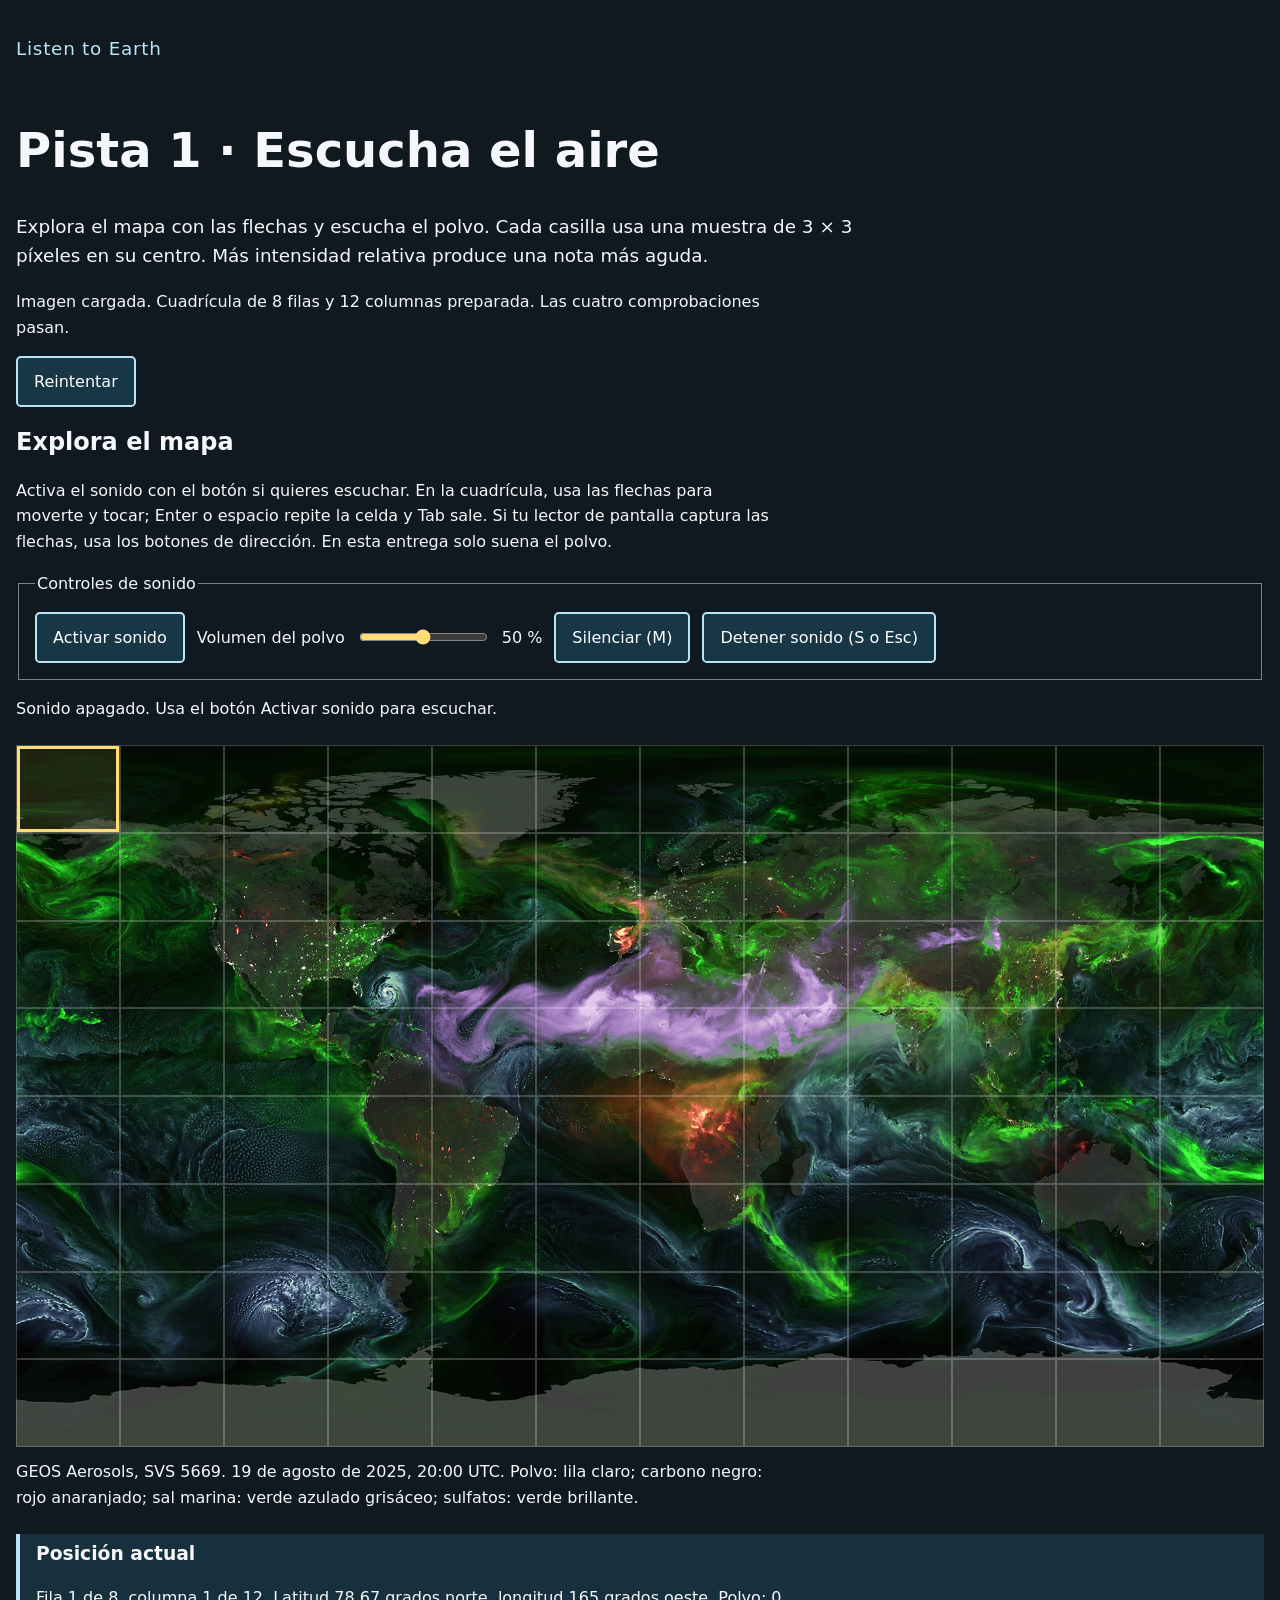
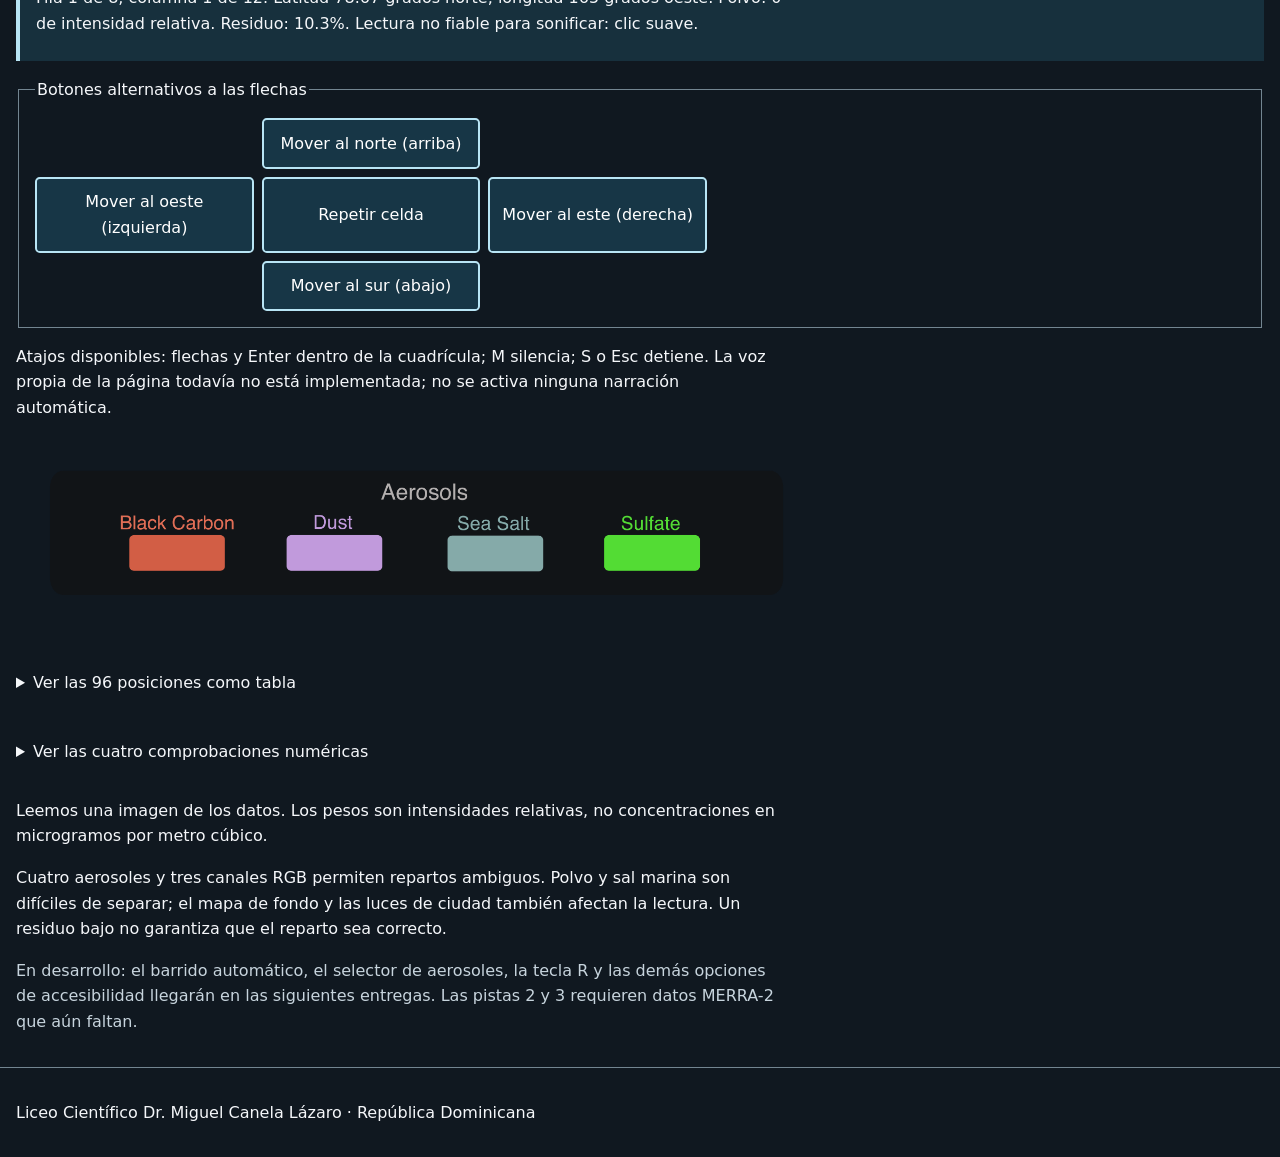
==== docs/index.html @ a468f883 "Implementar cuadrícula de aerosoles y registrar avances Añadir canvas, NNLS, exploración 8×12 con fo" ====
<!doctype html>
<html lang="es">
<head>
  <meta charset="utf-8">
  <meta name="viewport" content="width=device-width, initial-scale=1">
  <title>Listen to Earth</title>
  <link rel="stylesheet" href="css/styles.css">
  <link rel="preload" as="image" href="assets/aerosols_5669_1920x1080.png">
  <script defer src="js/strings.es.js"></script>
  <script defer src="js/config.js"></script>
  <script defer src="js/image-data.js"></script>
  <script defer src="js/decomposition.js"></script>
  <script defer src="vendor/tone.js"></script>
  <script defer src="js/audio.js"></script>
  <script defer src="js/grid.js"></script>
  <script defer src="js/app.js"></script>
</head>
<body>
  <a class="skip" href="#content" data-text="skip"></a>
  <header><p class="brand" data-text="title"></p></header>
  <main id="content" tabindex="-1">
    <h1 data-text="heading"></h1>
    <p class="intro" data-text="introduction"></p>
    <p id="status" role="status" aria-live="polite" aria-atomic="true"></p>
    <button id="retry" type="button" data-text="retry"></button>

    <section aria-labelledby="grid-title">
      <h2 id="grid-title" data-text="gridTitle"></h2>
      <p id="grid-help" data-text="gridHelp"></p>
      <fieldset id="audio-controls" disabled>
        <legend data-text="soundControls"></legend>
        <button id="activate" type="button" data-text="activate"></button>
        <label for="volume" data-text="volumeLabel"></label>
        <input id="volume" type="range" min="0" max="100" step="1" value="50">
        <output id="volume-value" for="volume"></output>
        <button id="mute" type="button" aria-pressed="false" data-text="mute"></button>
        <button id="stop" type="button" data-text="stop"></button>
      </fieldset>
      <p id="audio-state"></p>

      <figure id="image-panel" aria-busy="true">
        <div class="map-view">
          <canvas id="map" width="1920" height="1080" role="img"
            aria-describedby="map-description" hidden><span data-text="canvasFallback"></span></canvas>
          <div id="grid" role="grid" aria-labelledby="grid-title"
            aria-describedby="grid-help" aria-rowcount="8" aria-colcount="12" hidden></div>
        </div>
        <figcaption id="map-description" data-text="description"></figcaption>
      </figure>

      <section id="current" aria-labelledby="current-title" hidden>
        <h3 id="current-title" data-text="currentTitle"></h3>
        <p id="readout"></p>
      </section>
      <fieldset id="direction-controls" disabled>
        <legend data-text="directions"></legend>
        <div class="directions">
          <button id="up" type="button" aria-controls="grid" data-text="up"></button>
          <button id="left" type="button" aria-controls="grid" data-text="left"></button>
          <button id="replay" type="button" aria-controls="grid" data-text="replay"></button>
          <button id="right" type="button" aria-controls="grid" data-text="right"></button>
          <button id="down" type="button" aria-controls="grid" data-text="down"></button>
        </div>
      </fieldset>
      <p data-text="shortcuts"></p>
      <img class="colorbar" src="assets/aerosols_5669_colorbar.png"
        width="1500" height="300" loading="lazy" decoding="async" data-alt="legendAlt" alt="">

      <details id="grid-table" hidden>
        <summary data-text="tableSummary"></summary>
        <div class="table-scroll" role="region" aria-labelledby="grid-caption" tabindex="0">
          <table>
            <caption id="grid-caption" data-text="gridCaption"></caption>
            <thead><tr>
              <th scope="col" data-text="position"></th>
              <th scope="col" data-text="coordinatesHeading"></th>
              <th scope="col" data-text="dust"></th>
              <th scope="col" data-text="residual"></th>
              <th scope="col" data-text="soundHeading"></th>
            </tr></thead>
            <tbody id="grid-rows"></tbody>
          </table>
        </div>
      </details>
    </section>

    <details id="diagnostics">
      <summary data-text="diagnostics"></summary>
      <section id="checks" aria-labelledby="checks-title" hidden>
        <h2 id="checks-title" data-text="checksTitle"></h2>
        <p data-text="guardDescription"></p>
        <div class="table-scroll" role="region" aria-labelledby="checks-title" tabindex="0">
          <table>
            <caption data-text="tableCaption"></caption>
            <thead><tr>
              <th scope="col" data-text="zone"></th>
              <th scope="col" data-text="blackCarbon"></th>
              <th scope="col" data-text="dust"></th>
              <th scope="col" data-text="seaSalt"></th>
              <th scope="col" data-text="sulfate"></th>
              <th scope="col" data-text="residual"></th>
              <th scope="col" data-text="candidate"></th>
              <th scope="col" data-text="result"></th>
            </tr></thead>
            <tbody id="check-rows"></tbody>
          </table>
        </div>
      </section>
    </details>
    <p data-text="limitation"></p>
    <p data-text="uncertainty"></p>
    <p class="development" data-text="stageLimit"></p>
    <noscript>Activa JavaScript para explorar la imagen y generar sonido. La aplicación usa archivos locales y no requiere cuentas.</noscript>
  </main>
  <footer><p data-text="footer"></p></footer>
</body>
</html>
---- docs/css/styles.css ----
:root { color-scheme: dark; font-family: system-ui, sans-serif; line-height: 1.6; background: #101820; color: #f5f7fa; }
* { box-sizing: border-box; }
body { margin: 0; }
header, main, footer { max-width: 80rem; margin-inline: auto; padding: 1rem; }
h1 { font-size: clamp(1.8rem, 4vw, 3rem); line-height: 1.2; margin-top: .5rem; }
h2, h3 { line-height: 1.3; }
p, figcaption { max-width: 75ch; }
.brand { font-size: 1.15rem; letter-spacing: .04em; color: #b8e5f5; }
.intro { font-size: 1.15rem; }
button, input { font: inherit; }
button { min-height: 44px; padding: .65rem 1rem; border: 2px solid #b8e5f5; border-radius: .3rem; background: #173646; color: #fff; cursor: pointer; }
button[aria-pressed="true"] { background: #f5f7fa; color: #101820; }
button:disabled { opacity: .6; cursor: default; }
button[aria-disabled="true"] { cursor: wait; }
:focus-visible { outline: 3px solid #ffdc75; outline-offset: 4px; }
figure { margin: 1.5rem 0; }
.map-view { position: relative; }
canvas { display: block; width: 100%; height: auto; }
#grid { position: absolute; inset: 0; display: grid; grid-template-rows: repeat(8, 1fr); }
.grid-row { display: grid; grid-template-columns: repeat(12, 1fr); min-height: 0; }
[role="gridcell"] { min-width: 0; border: 1px solid rgb(255 255 255 / 22%); cursor: pointer; }
[role="gridcell"][aria-selected="true"] { box-shadow: inset 0 0 0 3px #ffdc75; background: rgb(255 220 117 / 10%); }
[role="gridcell"]:focus { outline: 3px solid #fff; outline-offset: -4px; }
[hidden] { display: none !important; }
figcaption { margin-top: .75rem; }
fieldset { border: 1px solid #738591; margin-block: 1rem; padding: 1rem; }
#audio-controls { display: flex; gap: .75rem; align-items: center; flex-wrap: wrap; }
input[type="range"] { min-height: 44px; max-width: 100%; accent-color: #ffdc75; }
#current { border-left: 4px solid #b8e5f5; padding: .5rem 1rem; background: #17303d; }
#current h3 { margin-top: 0; }
.directions { display: grid; grid-template-columns: repeat(3, minmax(0, 1fr)); gap: .5rem; max-width: 42rem; }
.directions button { padding-inline: .4rem; overflow-wrap: anywhere; }
#up { grid-column: 2; }
#left { grid-column: 1; grid-row: 2; }
#replay { grid-column: 2; grid-row: 2; }
#right { grid-column: 3; grid-row: 2; }
#down { grid-column: 2; grid-row: 3; }
.colorbar { width: min(100%, 50rem); height: auto; margin-block: 1rem; }
.skip { position: absolute; z-index: 2; top: .5rem; left: .5rem; padding: .75rem; background: #fff; color: #101820; transform: translateY(-200%); }
.skip:focus { transform: none; }
footer { border-top: 1px solid #738591; }
.table-scroll { overflow-x: auto; margin-block: 1rem; }
table { width: 100%; min-width: 54rem; border-collapse: collapse; }
caption { text-align: left; margin-bottom: .5rem; }
th, td { padding: .65rem; border: 1px solid #738591; text-align: left; }
details { margin-block: 1.5rem; }
summary { cursor: pointer; padding: .6rem 0; }
.development { color: #c7d4dd; }
@media (forced-colors: active) {
  [role="gridcell"][aria-selected="true"] { border: 3px solid Highlight; }
  [role="gridcell"]:focus { outline-color: Highlight; }
}
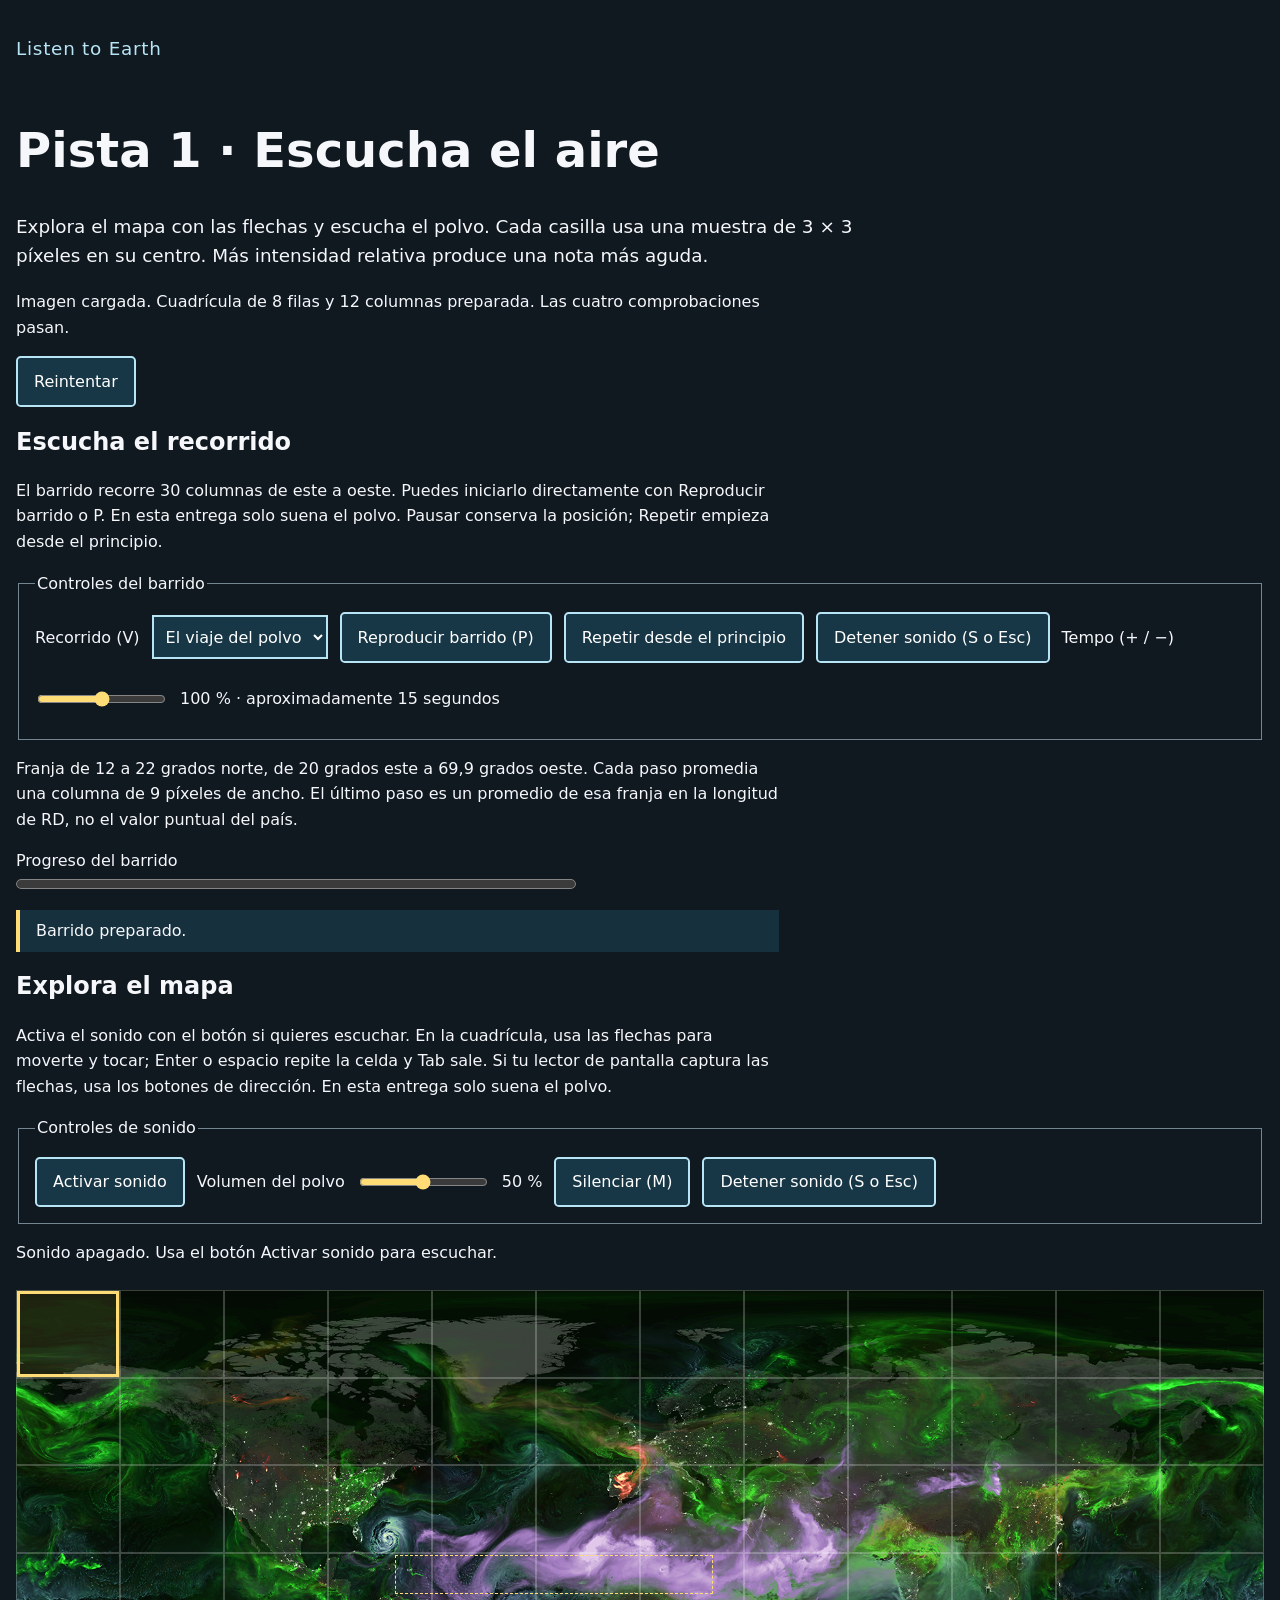
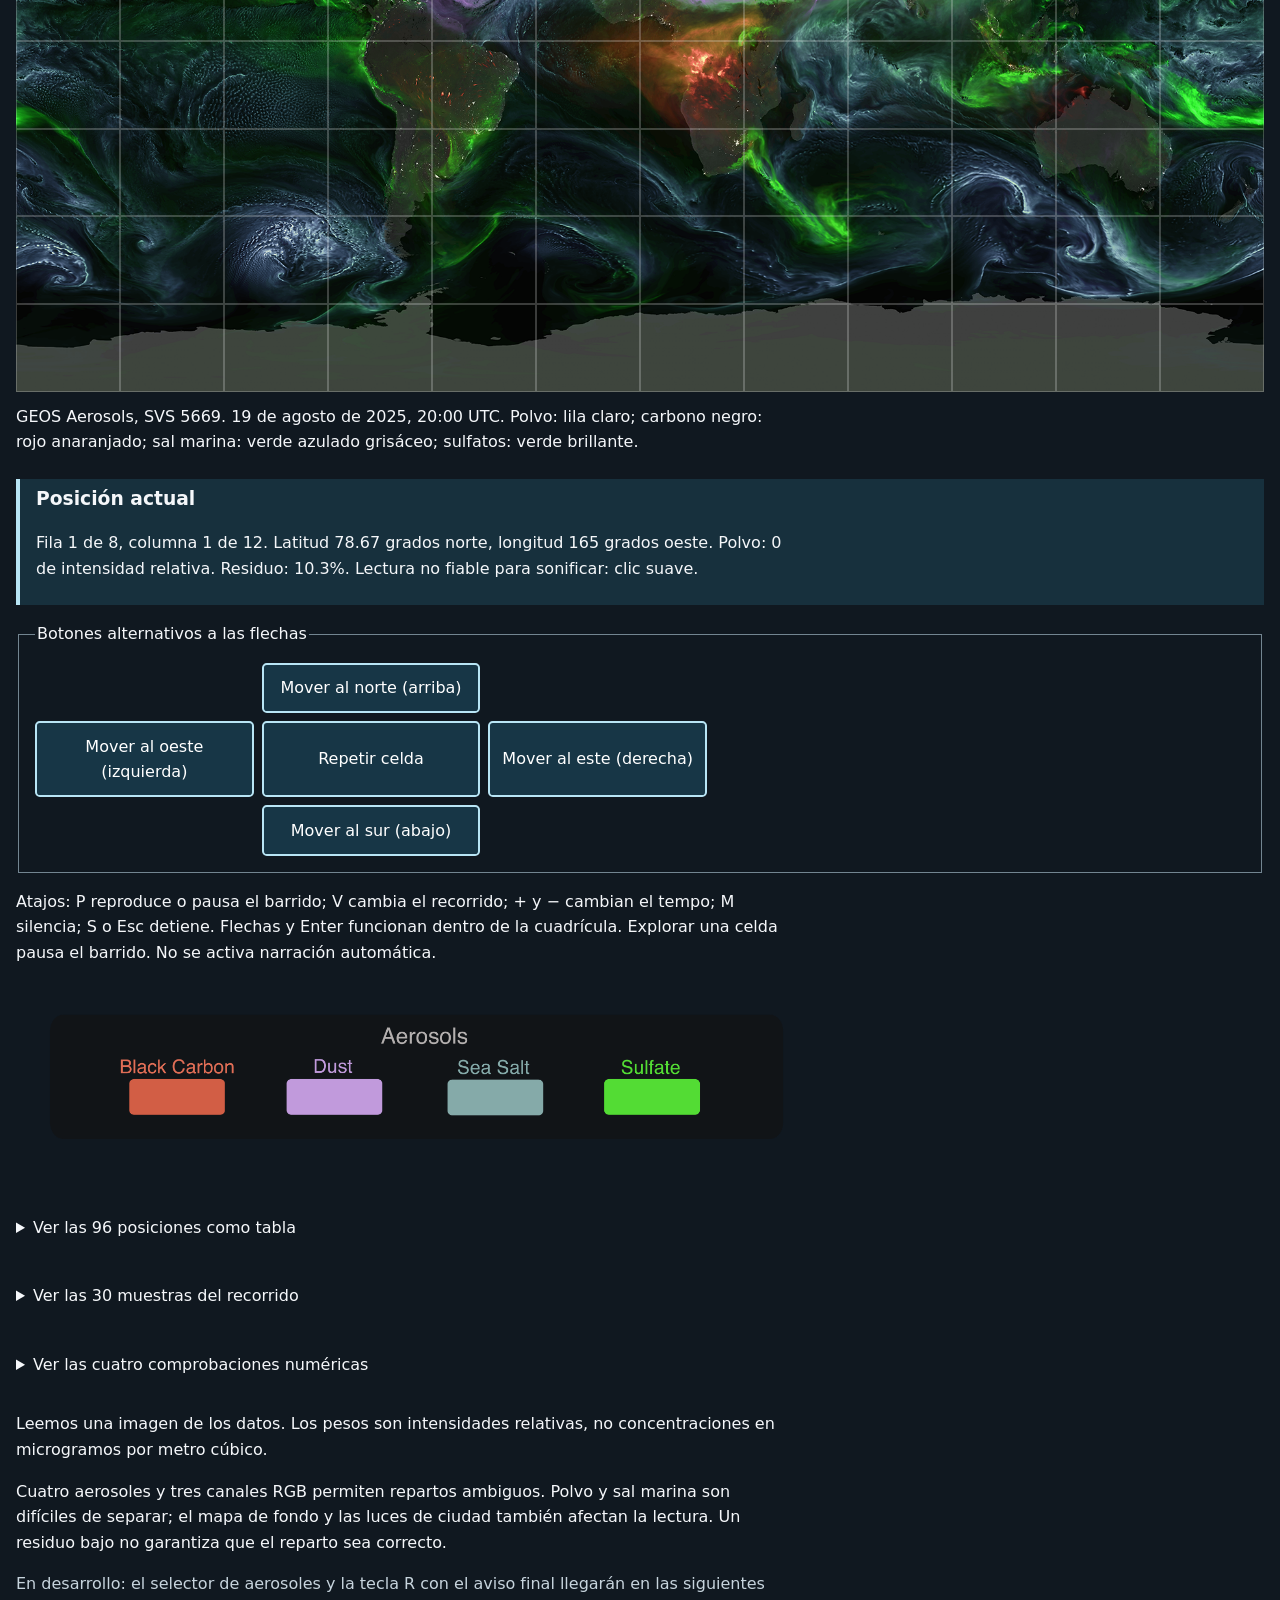
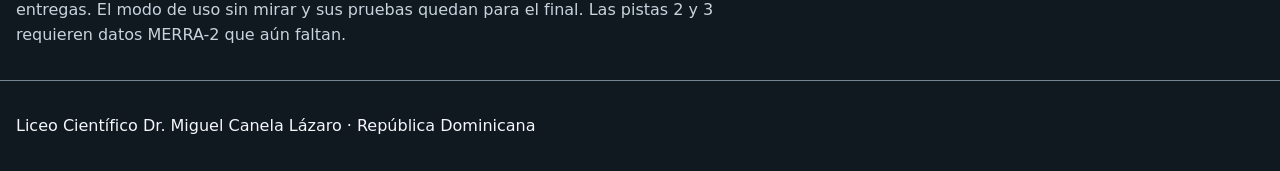
==== commit b61553a7: "Añadir barrido automático de aerosoles y registrar sus pruebas Implementar 30 pasos en los modos tro" ====
--- a/docs/index.html
+++ b/docs/index.html
@@ -13,6 +13,7 @@
   <script defer src="vendor/tone.js"></script>
   <script defer src="js/audio.js"></script>
   <script defer src="js/grid.js"></script>
+  <script defer src="js/scan.js"></script>
   <script defer src="js/app.js"></script>
 </head>
 <body>
@@ -23,6 +24,29 @@
     <p class="intro" data-text="introduction"></p>
     <p id="status" role="status" aria-live="polite" aria-atomic="true"></p>
     <button id="retry" type="button" data-text="retry"></button>
+
+    <section aria-labelledby="scan-title">
+      <h2 id="scan-title" data-text="scanTitle"></h2>
+      <p data-text="scanHelp"></p>
+      <fieldset id="scan-controls" disabled>
+        <legend data-text="scanControls"></legend>
+        <label for="scan-mode" data-text="scanModeLabel"></label>
+        <select id="scan-mode">
+          <option value="journey" data-text="journey"></option>
+          <option value="world" data-text="world"></option>
+        </select>
+        <button id="scan-play" type="button" data-text="scanPlay"></button>
+        <button id="scan-repeat" type="button" data-text="scanRepeat"></button>
+        <button id="scan-stop" type="button" data-text="stop"></button>
+        <label for="tempo" data-text="tempoLabel"></label>
+        <input id="tempo" type="range" min="50" max="150" step="10" value="100">
+        <output id="tempo-value" for="tempo"></output>
+      </fieldset>
+      <p id="scan-info" data-text="journeyInfo"></p>
+      <label for="scan-progress" data-text="scanProgress"></label>
+      <progress id="scan-progress" max="30" value="0"></progress>
+      <p id="scan-readout" data-text="scanIdle"></p>
+    </section>
 
     <section aria-labelledby="grid-title">
       <h2 id="grid-title" data-text="gridTitle"></h2>
@@ -44,6 +68,8 @@
             aria-describedby="map-description" hidden><span data-text="canvasFallback"></span></canvas>
           <div id="grid" role="grid" aria-labelledby="grid-title"
             aria-describedby="grid-help" aria-rowcount="8" aria-colcount="12" hidden></div>
+          <div id="scan-band" aria-hidden="true" hidden></div>
+          <div id="scan-line" aria-hidden="true" hidden></div>
         </div>
         <figcaption id="map-description" data-text="description"></figcaption>
       </figure>
@@ -84,6 +110,26 @@
       </details>
     </section>
 
+    <details id="scan-table" hidden>
+      <summary data-text="scanTableSummary"></summary>
+      <div class="table-scroll" role="region" aria-labelledby="scan-caption" tabindex="0">
+        <table>
+          <caption id="scan-caption" data-text="scanCaption"></caption>
+          <thead><tr>
+            <th scope="col" data-text="scanStep"></th>
+            <th scope="col" data-text="longitude"></th>
+            <th scope="col" data-text="blackCarbon"></th>
+            <th scope="col" data-text="dust"></th>
+            <th scope="col" data-text="seaSalt"></th>
+            <th scope="col" data-text="sulfate"></th>
+            <th scope="col" data-text="residual"></th>
+            <th scope="col" data-text="soundHeading"></th>
+          </tr></thead>
+          <tbody id="scan-rows"></tbody>
+        </table>
+      </div>
+    </details>
+
     <details id="diagnostics">
       <summary data-text="diagnostics"></summary>
       <section id="checks" aria-labelledby="checks-title" hidden>
--- a/docs/css/styles.css
+++ b/docs/css/styles.css
@@ -7,7 +7,7 @@
 p, figcaption { max-width: 75ch; }
 .brand { font-size: 1.15rem; letter-spacing: .04em; color: #b8e5f5; }
 .intro { font-size: 1.15rem; }
-button, input { font: inherit; }
+button, input, select { font: inherit; }
 button { min-height: 44px; padding: .65rem 1rem; border: 2px solid #b8e5f5; border-radius: .3rem; background: #173646; color: #fff; cursor: pointer; }
 button[aria-pressed="true"] { background: #f5f7fa; color: #101820; }
 button:disabled { opacity: .6; cursor: default; }
@@ -25,6 +25,13 @@
 figcaption { margin-top: .75rem; }
 fieldset { border: 1px solid #738591; margin-block: 1rem; padding: 1rem; }
 #audio-controls { display: flex; gap: .75rem; align-items: center; flex-wrap: wrap; }
+#scan-controls { display: flex; gap: .75rem; align-items: center; flex-wrap: wrap; }
+select { max-width: 100%; min-height: 44px; color: #fff; background: #173646; border: 2px solid #b8e5f5; padding: .5rem; }
+#scan-progress { display: block; width: min(100%, 35rem); height: 1.25rem; accent-color: #ffdc75; }
+#scan-readout { border-left: 4px solid #ffdc75; padding: .5rem 1rem; background: #17303d; }
+#scan-band, #scan-line { position: absolute; pointer-events: none; }
+#scan-band { border: 1px dashed #ffdc75; }
+#scan-line { border: 1px solid #fff; box-shadow: 0 0 0 2px #ffdc75; background: rgb(255 220 117 / 40%); }
 input[type="range"] { min-height: 44px; max-width: 100%; accent-color: #ffdc75; }
 #current { border-left: 4px solid #b8e5f5; padding: .5rem 1rem; background: #17303d; }
 #current h3 { margin-top: 0; }
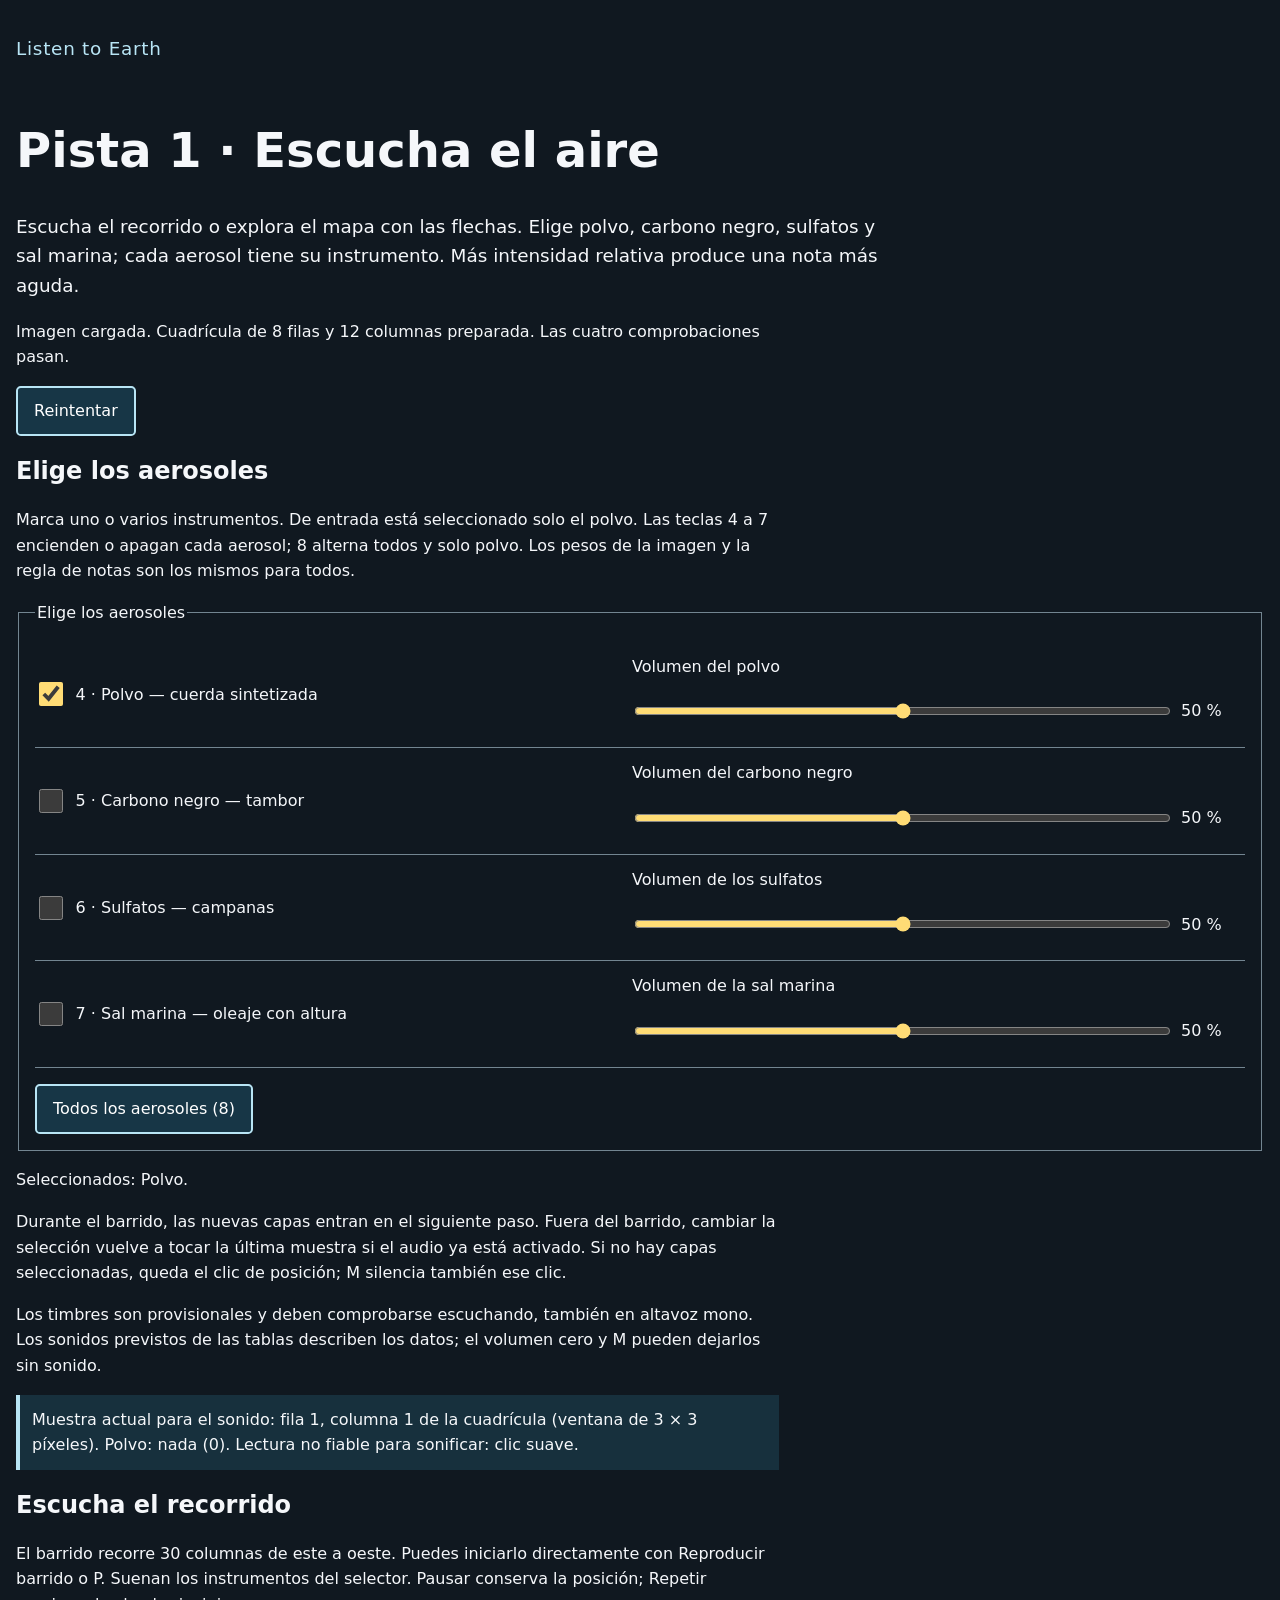
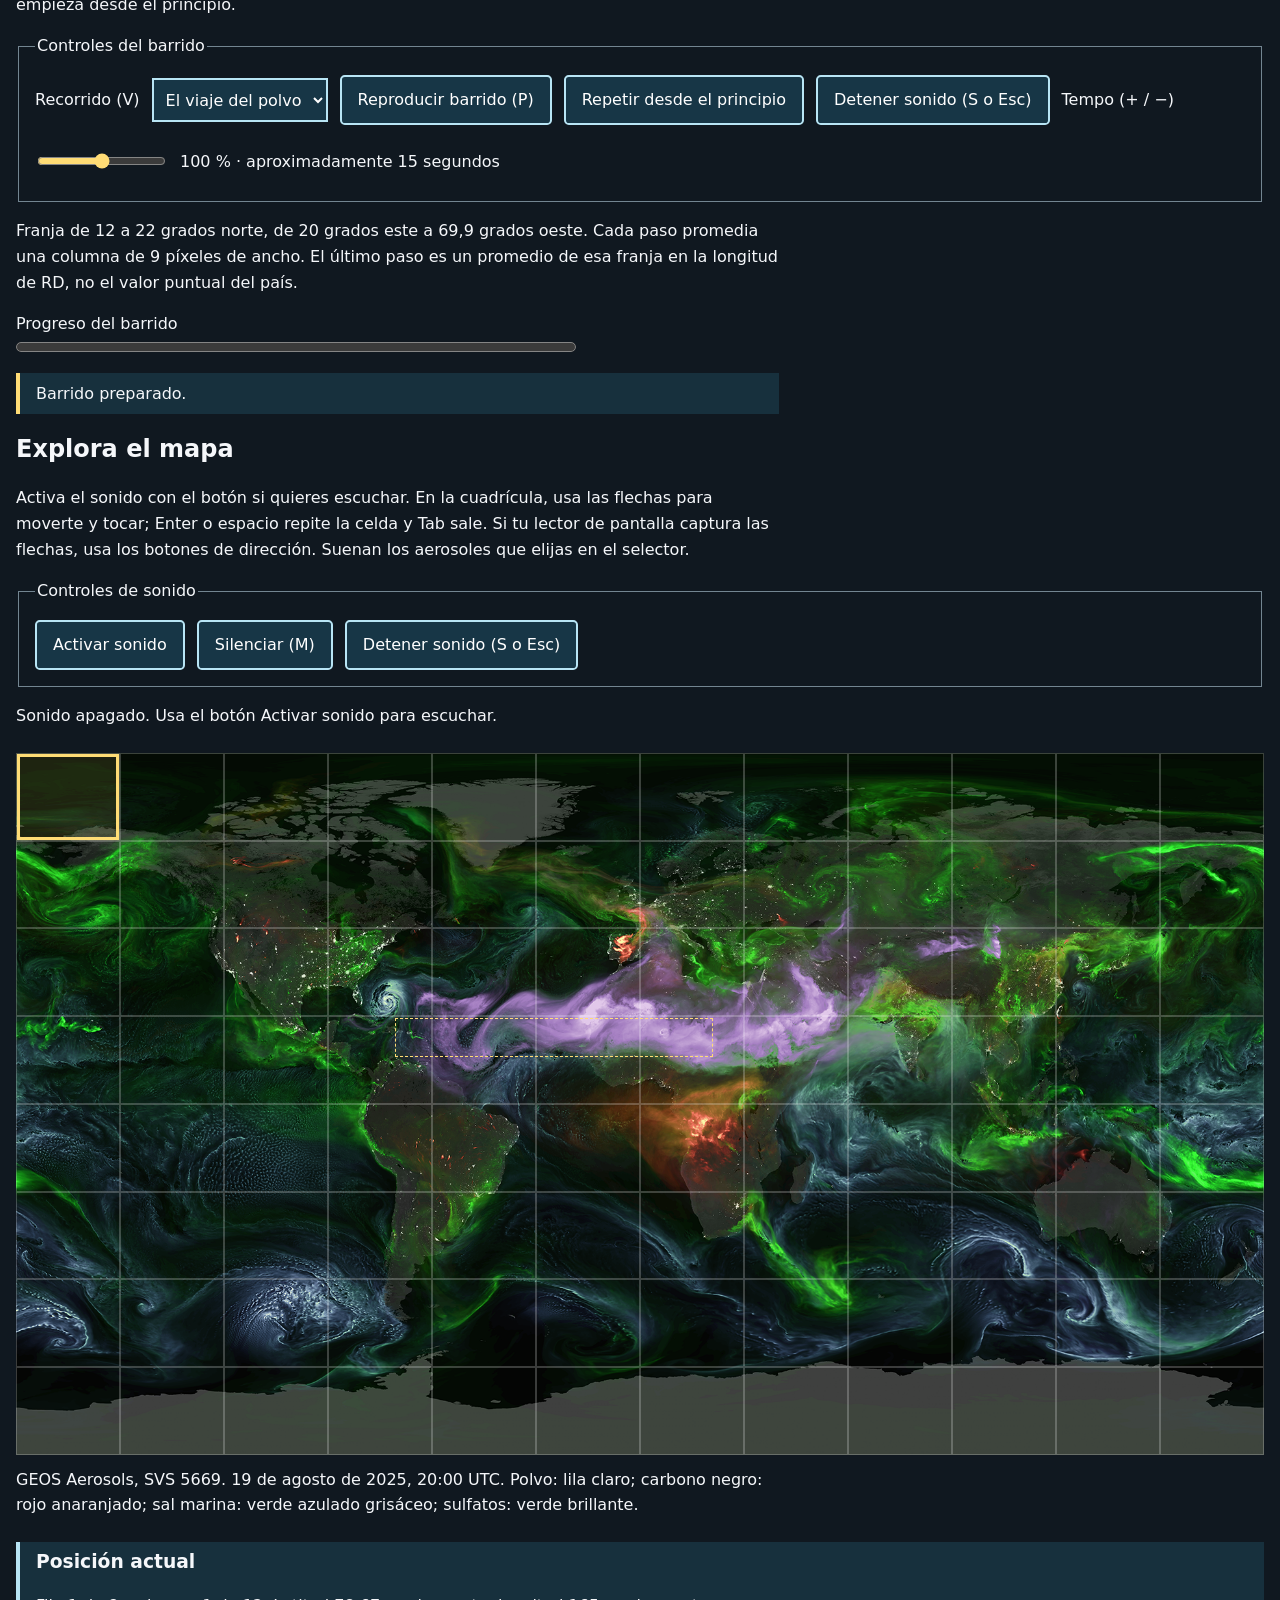
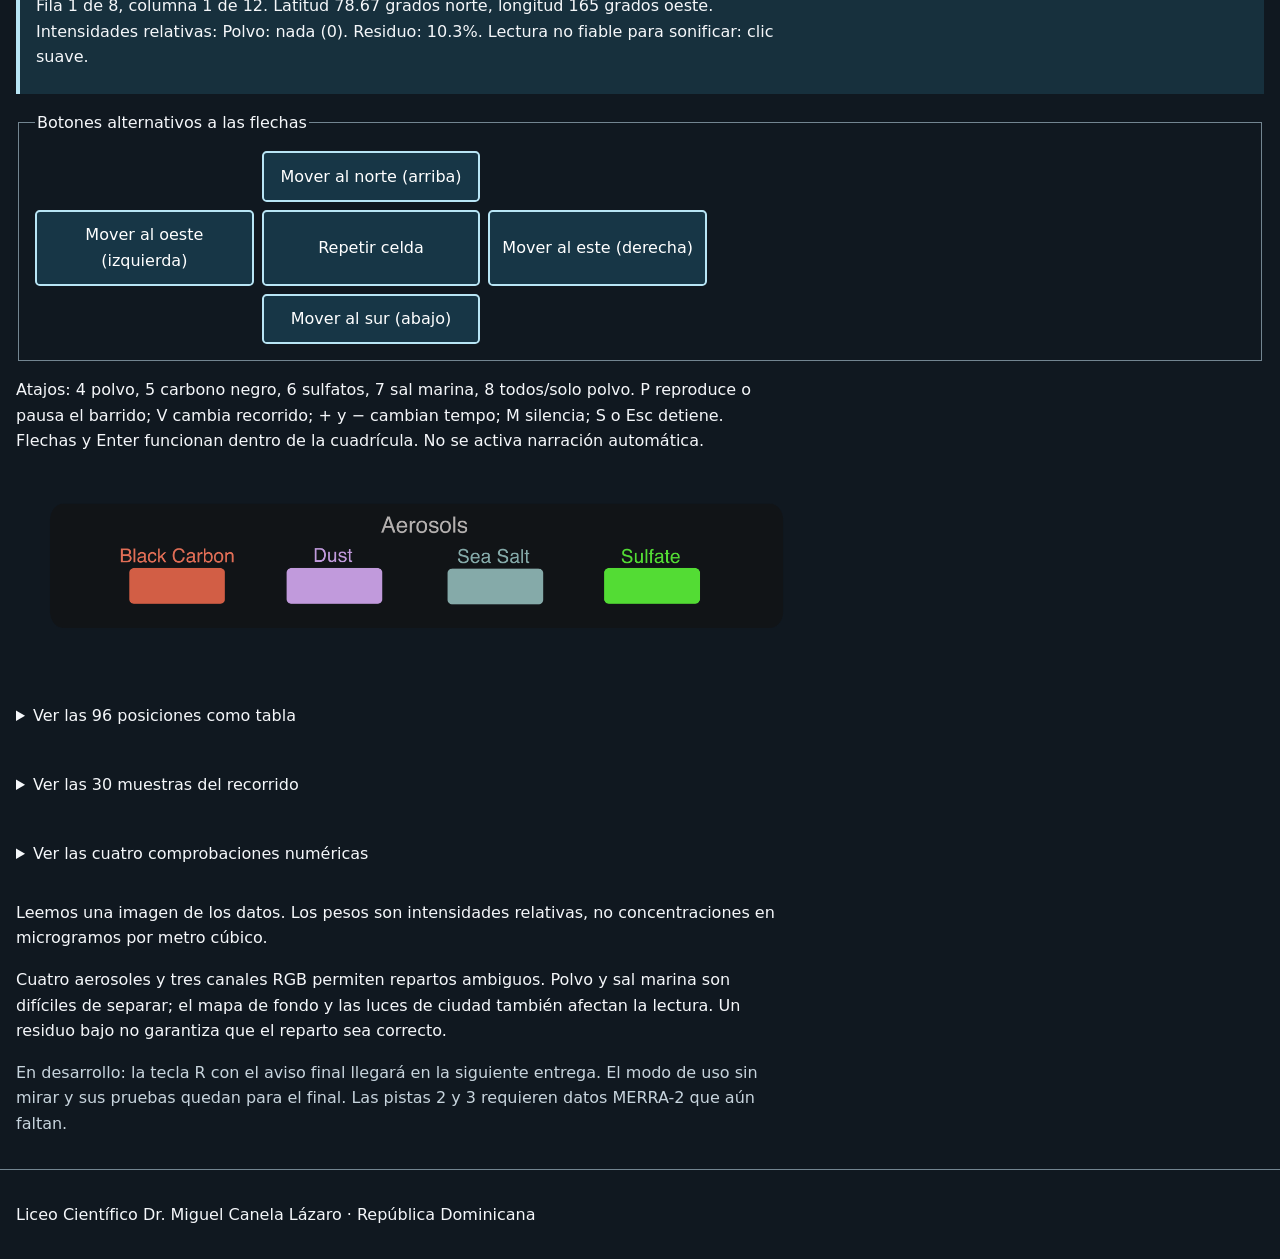
==== commit bea0378d: "Añadir selector de cuatro aerosoles y volumen por instrumento Implementar casillas y atajos 4–8 sin " ====
--- a/docs/index.html
+++ b/docs/index.html
@@ -10,6 +10,7 @@
   <script defer src="js/config.js"></script>
   <script defer src="js/image-data.js"></script>
   <script defer src="js/decomposition.js"></script>
+  <script defer src="js/selection.js"></script>
   <script defer src="vendor/tone.js"></script>
   <script defer src="js/audio.js"></script>
   <script defer src="js/grid.js"></script>
@@ -24,6 +25,63 @@
     <p class="intro" data-text="introduction"></p>
     <p id="status" role="status" aria-live="polite" aria-atomic="true"></p>
     <button id="retry" type="button" data-text="retry"></button>
+
+    <section aria-labelledby="selection-title">
+      <h2 id="selection-title" data-text="selectionTitle"></h2>
+      <p id="selection-help" data-text="selectionHelp"></p>
+      <fieldset id="aerosol-controls" aria-describedby="selection-help">
+        <legend data-text="selectionTitle"></legend>
+        <div class="aerosol-row">
+          <div class="instrument-choice">
+            <input id="aerosol-dust" type="checkbox" checked aria-keyshortcuts="4">
+            <label for="aerosol-dust" data-text="toggleDust"></label>
+          </div>
+          <div class="instrument-volume">
+            <label for="volume-dust" data-text="volumeDust"></label>
+            <input id="volume-dust" type="range" min="0" max="100" step="1" value="50">
+            <output id="volume-value-dust" for="volume-dust"></output>
+          </div>
+        </div>
+        <div class="aerosol-row">
+          <div class="instrument-choice">
+            <input id="aerosol-blackCarbon" type="checkbox" aria-keyshortcuts="5">
+            <label for="aerosol-blackCarbon" data-text="toggleBlackCarbon"></label>
+          </div>
+          <div class="instrument-volume">
+            <label for="volume-blackCarbon" data-text="volumeBlackCarbon"></label>
+            <input id="volume-blackCarbon" type="range" min="0" max="100" step="1" value="50">
+            <output id="volume-value-blackCarbon" for="volume-blackCarbon"></output>
+          </div>
+        </div>
+        <div class="aerosol-row">
+          <div class="instrument-choice">
+            <input id="aerosol-sulfate" type="checkbox" aria-keyshortcuts="6">
+            <label for="aerosol-sulfate" data-text="toggleSulfate"></label>
+          </div>
+          <div class="instrument-volume">
+            <label for="volume-sulfate" data-text="volumeSulfate"></label>
+            <input id="volume-sulfate" type="range" min="0" max="100" step="1" value="50">
+            <output id="volume-value-sulfate" for="volume-sulfate"></output>
+          </div>
+        </div>
+        <div class="aerosol-row">
+          <div class="instrument-choice">
+            <input id="aerosol-seaSalt" type="checkbox" aria-keyshortcuts="7">
+            <label for="aerosol-seaSalt" data-text="toggleSeaSalt"></label>
+          </div>
+          <div class="instrument-volume">
+            <label for="volume-seaSalt" data-text="volumeSeaSalt"></label>
+            <input id="volume-seaSalt" type="range" min="0" max="100" step="1" value="50">
+            <output id="volume-value-seaSalt" for="volume-seaSalt"></output>
+          </div>
+        </div>
+        <button id="toggle-all" type="button" aria-keyshortcuts="8" data-text="allAerosols"></button>
+      </fieldset>
+      <p id="selection-summary"></p>
+      <p data-text="selectionTiming"></p>
+      <p data-text="timbreNote"></p>
+      <p id="sound-source" class="source-info" data-text="sourceEmpty"></p>
+    </section>
 
     <section aria-labelledby="scan-title">
       <h2 id="scan-title" data-text="scanTitle"></h2>
@@ -54,9 +112,6 @@
       <fieldset id="audio-controls" disabled>
         <legend data-text="soundControls"></legend>
         <button id="activate" type="button" data-text="activate"></button>
-        <label for="volume" data-text="volumeLabel"></label>
-        <input id="volume" type="range" min="0" max="100" step="1" value="50">
-        <output id="volume-value" for="volume"></output>
         <button id="mute" type="button" aria-pressed="false" data-text="mute"></button>
         <button id="stop" type="button" data-text="stop"></button>
       </fieldset>
@@ -100,7 +155,10 @@
             <thead><tr>
               <th scope="col" data-text="position"></th>
               <th scope="col" data-text="coordinatesHeading"></th>
+              <th scope="col" data-text="blackCarbon"></th>
               <th scope="col" data-text="dust"></th>
+              <th scope="col" data-text="seaSalt"></th>
+              <th scope="col" data-text="sulfate"></th>
               <th scope="col" data-text="residual"></th>
               <th scope="col" data-text="soundHeading"></th>
             </tr></thead>
--- a/docs/css/styles.css
+++ b/docs/css/styles.css
@@ -53,6 +53,16 @@
 details { margin-block: 1.5rem; }
 summary { cursor: pointer; padding: .6rem 0; }
 .development { color: #c7d4dd; }
+.aerosol-row { display: flex; flex-wrap: wrap; gap: .5rem 1rem; align-items: center; padding-block: .75rem; border-bottom: 1px solid #738591; }
+.instrument-choice { display: flex; align-items: center; gap: .6rem; flex: 1 1 18rem; }
+.instrument-choice input { width: 1.5rem; height: 1.5rem; accent-color: #ffdc75; }
+.instrument-choice label { display: flex; align-items: center; min-height: 44px; cursor: pointer; }
+.instrument-volume { display: flex; flex-wrap: wrap; align-items: center; gap: .5rem; flex: 1 1 20rem; }
+.instrument-volume label { flex-basis: 100%; }
+.instrument-volume input { flex: 1; min-width: 8rem; }
+.instrument-volume output { min-width: 4rem; }
+#toggle-all { margin-top: 1rem; }
+.source-info { border-left: 4px solid #b8e5f5; padding: .75rem; background: #17303d; }
 @media (forced-colors: active) {
   [role="gridcell"][aria-selected="true"] { border: 3px solid Highlight; }
   [role="gridcell"]:focus { outline-color: Highlight; }
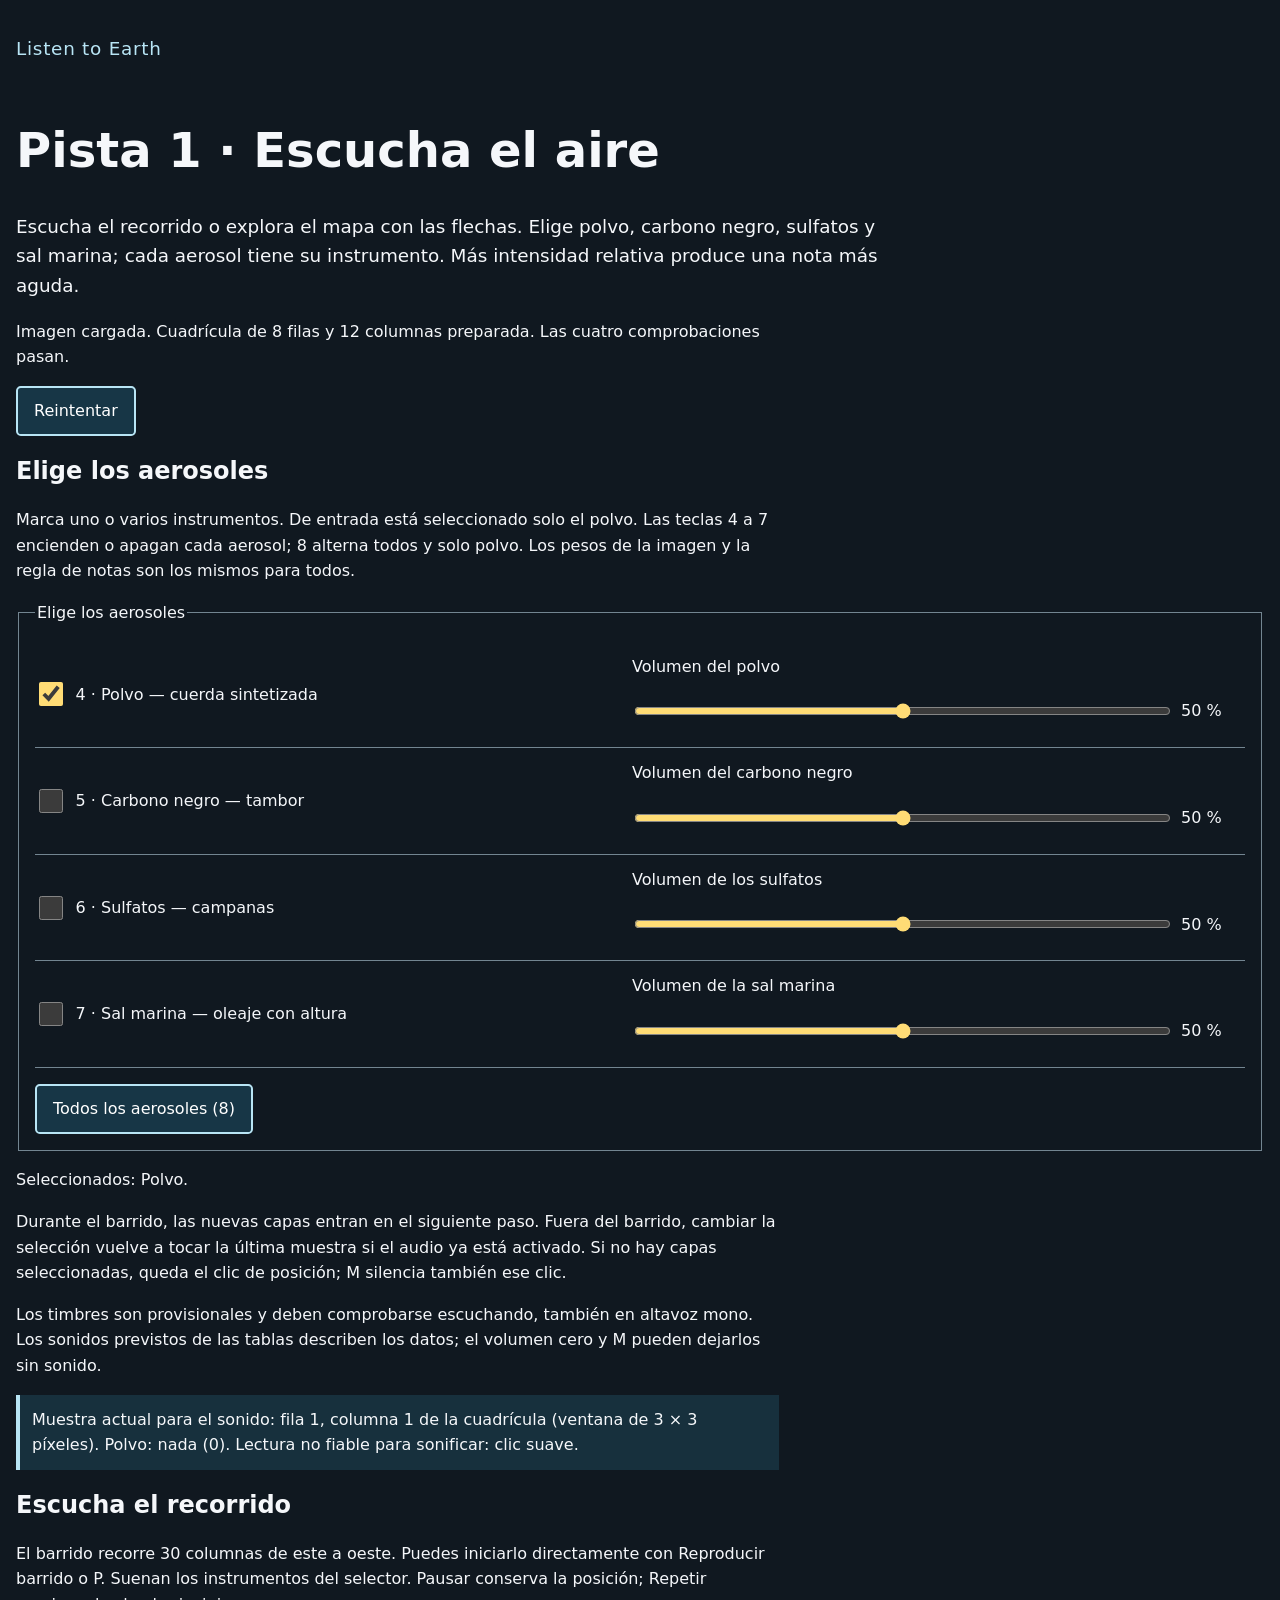
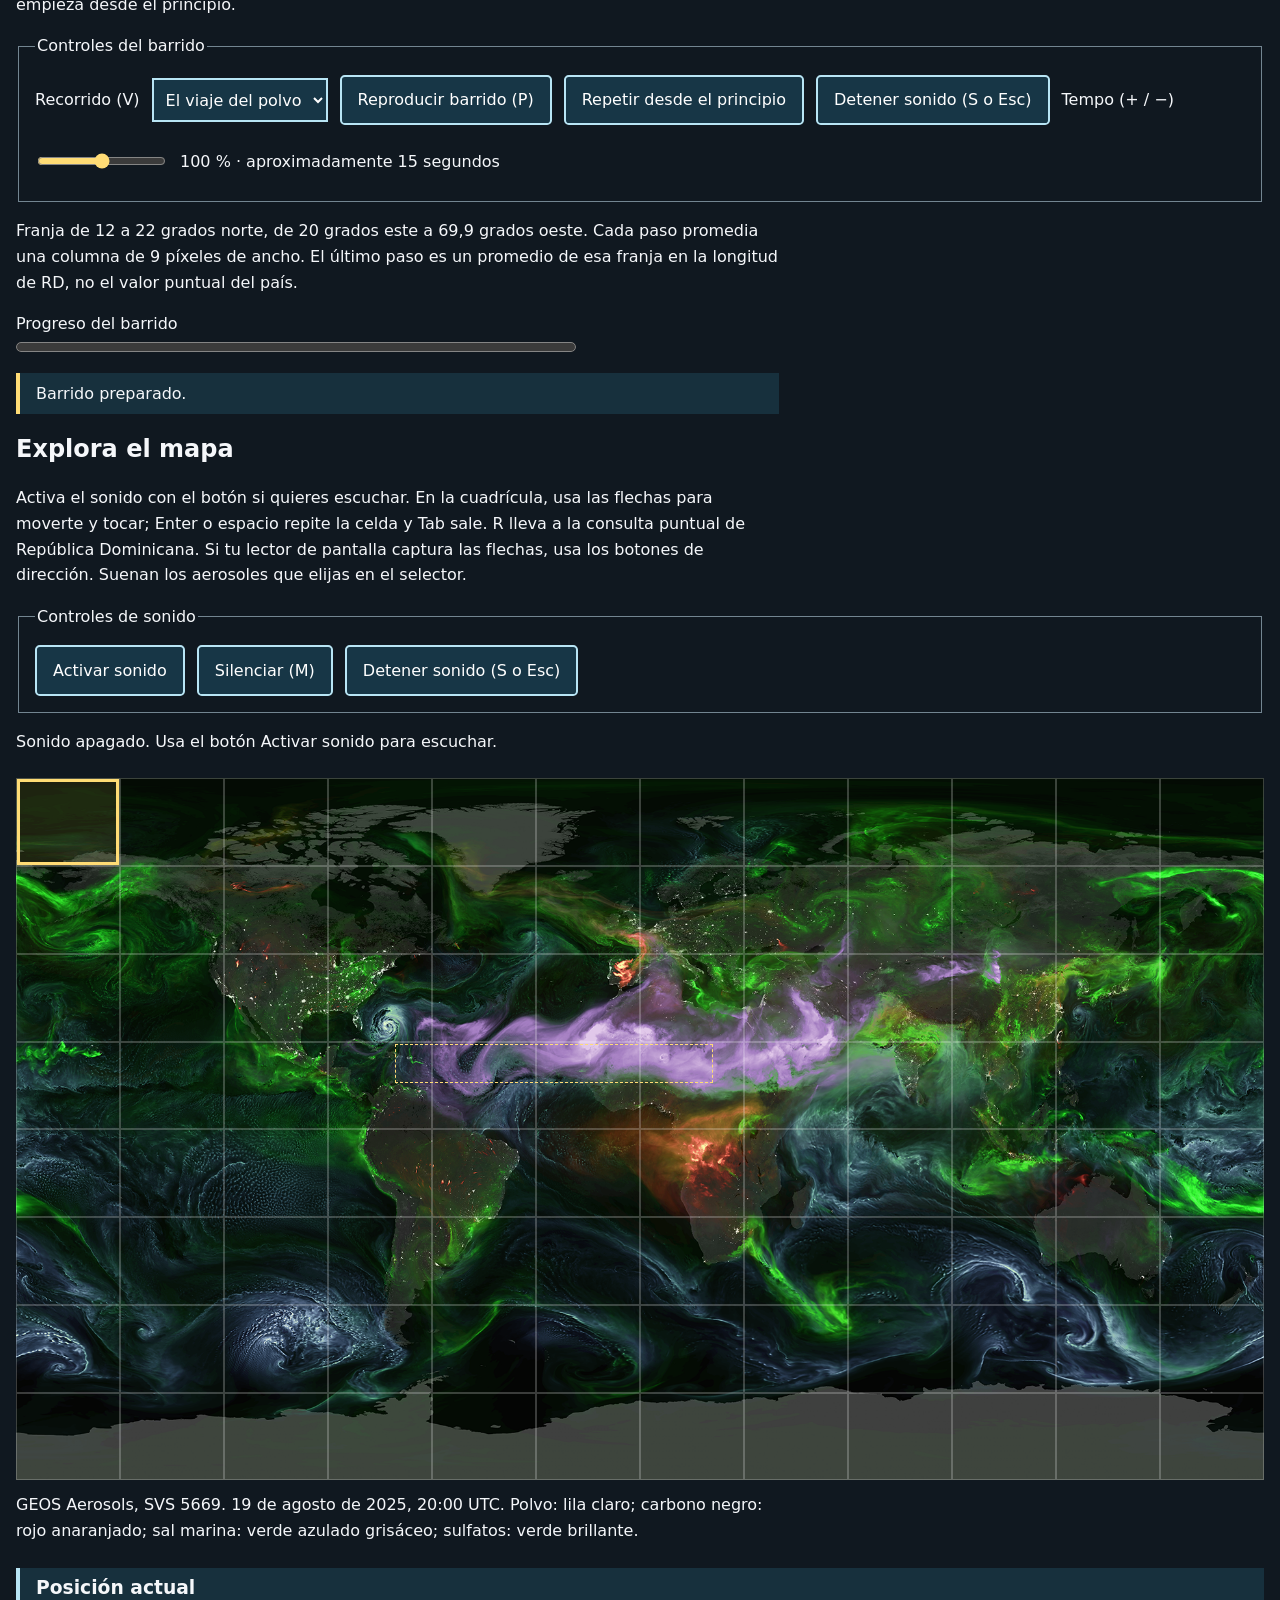
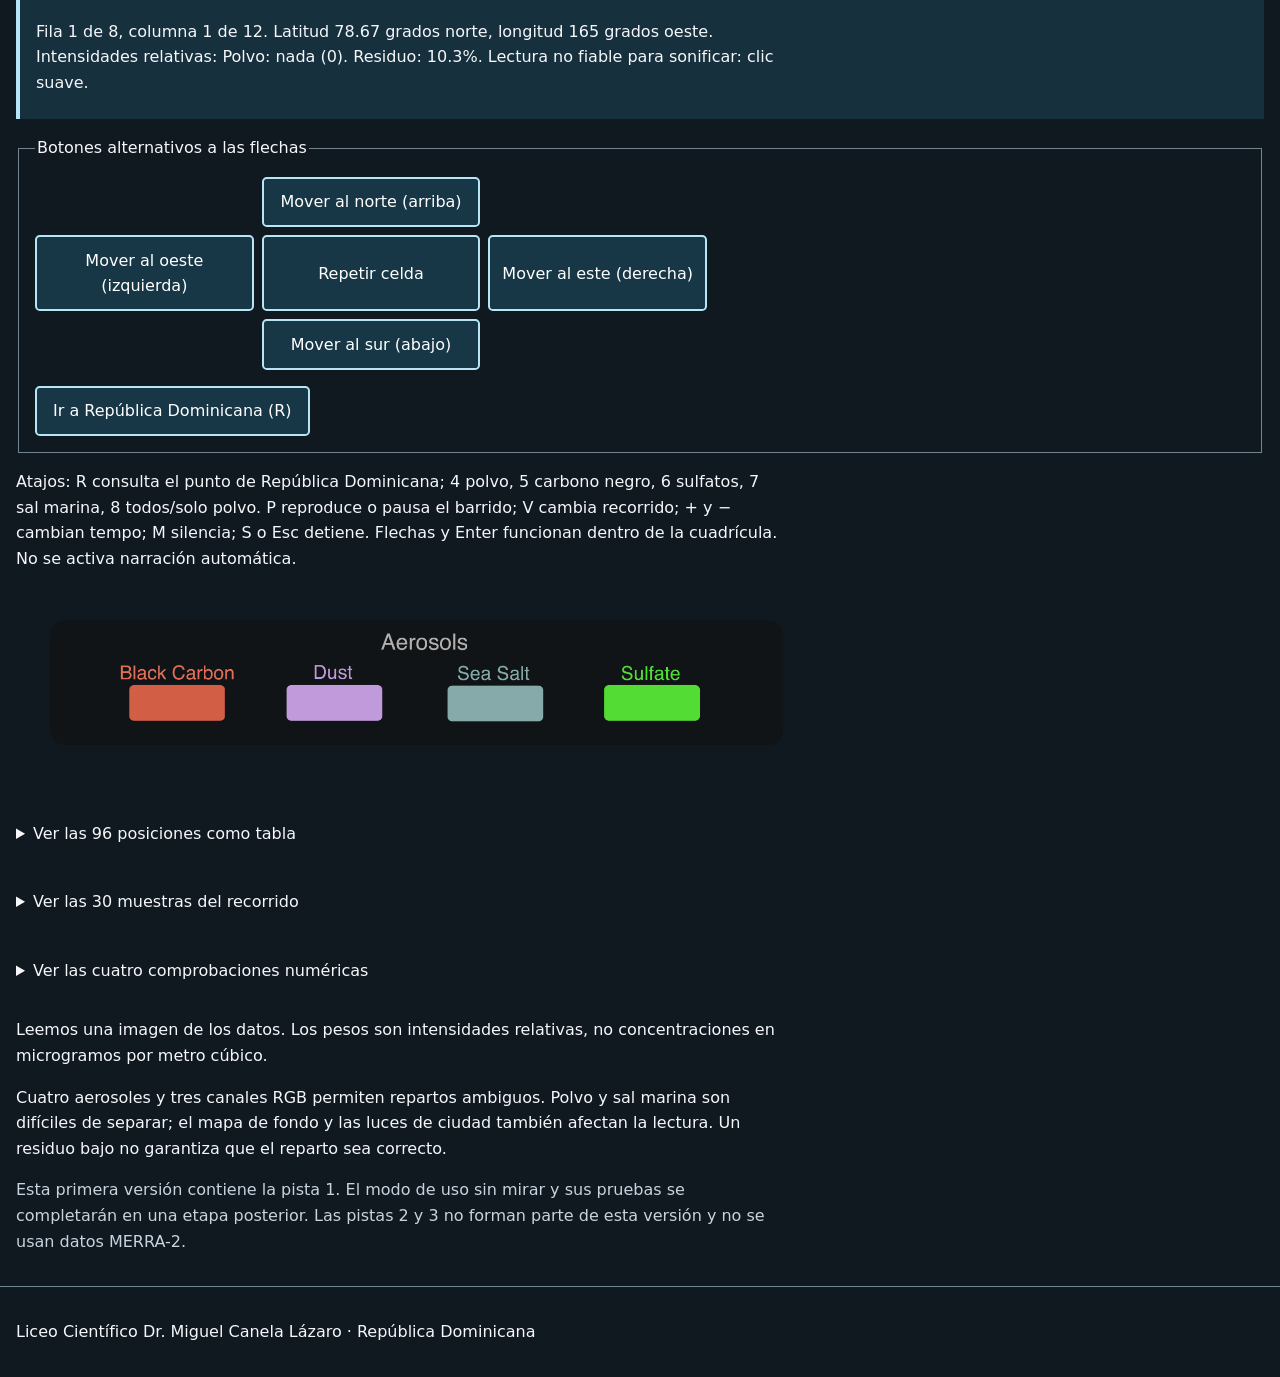
==== commit 4febeb90: "Completar tecla R y aviso final de la pista 1" ====
--- a/docs/index.html
+++ b/docs/index.html
@@ -104,6 +104,14 @@
       <label for="scan-progress" data-text="scanProgress"></label>
       <progress id="scan-progress" max="30" value="0"></progress>
       <p id="scan-readout" data-text="scanIdle"></p>
+      <section id="journey-ending" class="journey-ending"
+        aria-labelledby="journey-ending-title" hidden>
+        <h3 id="journey-ending-title" data-text="journeyEndingTitle"></h3>
+        <p id="journey-ending-text"></p>
+        <p data-text="journeyEndingAction"></p>
+        <button id="hear-ending-salt" type="button" aria-keyshortcuts="7"
+          data-text="hearEndingSalt"></button>
+      </section>
     </section>
 
     <section aria-labelledby="grid-title">
@@ -125,6 +133,7 @@
             aria-describedby="grid-help" aria-rowcount="8" aria-colcount="12" hidden></div>
           <div id="scan-band" aria-hidden="true" hidden></div>
           <div id="scan-line" aria-hidden="true" hidden></div>
+          <div id="rd-marker" aria-hidden="true" hidden></div>
         </div>
         <figcaption id="map-description" data-text="description"></figcaption>
       </figure>
@@ -142,6 +151,8 @@
           <button id="right" type="button" aria-controls="grid" data-text="right"></button>
           <button id="down" type="button" aria-controls="grid" data-text="down"></button>
         </div>
+        <button id="go-rd" type="button" aria-controls="grid current"
+          aria-keyshortcuts="R" data-text="goDominicanRepublic"></button>
       </fieldset>
       <p data-text="shortcuts"></p>
       <img class="colorbar" src="assets/aerosols_5669_colorbar.png"
--- a/docs/css/styles.css
+++ b/docs/css/styles.css
@@ -29,9 +29,19 @@
 select { max-width: 100%; min-height: 44px; color: #fff; background: #173646; border: 2px solid #b8e5f5; padding: .5rem; }
 #scan-progress { display: block; width: min(100%, 35rem); height: 1.25rem; accent-color: #ffdc75; }
 #scan-readout { border-left: 4px solid #ffdc75; padding: .5rem 1rem; background: #17303d; }
-#scan-band, #scan-line { position: absolute; pointer-events: none; }
+.journey-ending { border: 2px solid #ffdc75; padding: 1rem; margin-block: 1rem; background: #202f35; }
+.journey-ending h3 { margin-top: 0; }
+#scan-band, #scan-line, #rd-marker { position: absolute; pointer-events: none; }
 #scan-band { border: 1px dashed #ffdc75; }
 #scan-line { border: 1px solid #fff; box-shadow: 0 0 0 2px #ffdc75; background: rgb(255 220 117 / 40%); }
+#rd-marker {
+  width: 10px;
+  height: 10px;
+  border: 2px solid #fff;
+  border-radius: 50%;
+  box-shadow: 0 0 0 2px #101820, 0 0 0 4px #ffdc75;
+  transform: translate(-50%, -50%);
+}
 input[type="range"] { min-height: 44px; max-width: 100%; accent-color: #ffdc75; }
 #current { border-left: 4px solid #b8e5f5; padding: .5rem 1rem; background: #17303d; }
 #current h3 { margin-top: 0; }
@@ -42,6 +52,7 @@
 #replay { grid-column: 2; grid-row: 2; }
 #right { grid-column: 3; grid-row: 2; }
 #down { grid-column: 2; grid-row: 3; }
+#go-rd { margin-top: 1rem; }
 .colorbar { width: min(100%, 50rem); height: auto; margin-block: 1rem; }
 .skip { position: absolute; z-index: 2; top: .5rem; left: .5rem; padding: .75rem; background: #fff; color: #101820; transform: translateY(-200%); }
 .skip:focus { transform: none; }
@@ -66,4 +77,5 @@
 @media (forced-colors: active) {
   [role="gridcell"][aria-selected="true"] { border: 3px solid Highlight; }
   [role="gridcell"]:focus { outline-color: Highlight; }
+  #rd-marker { border: 3px solid Highlight; box-shadow: none; }
 }
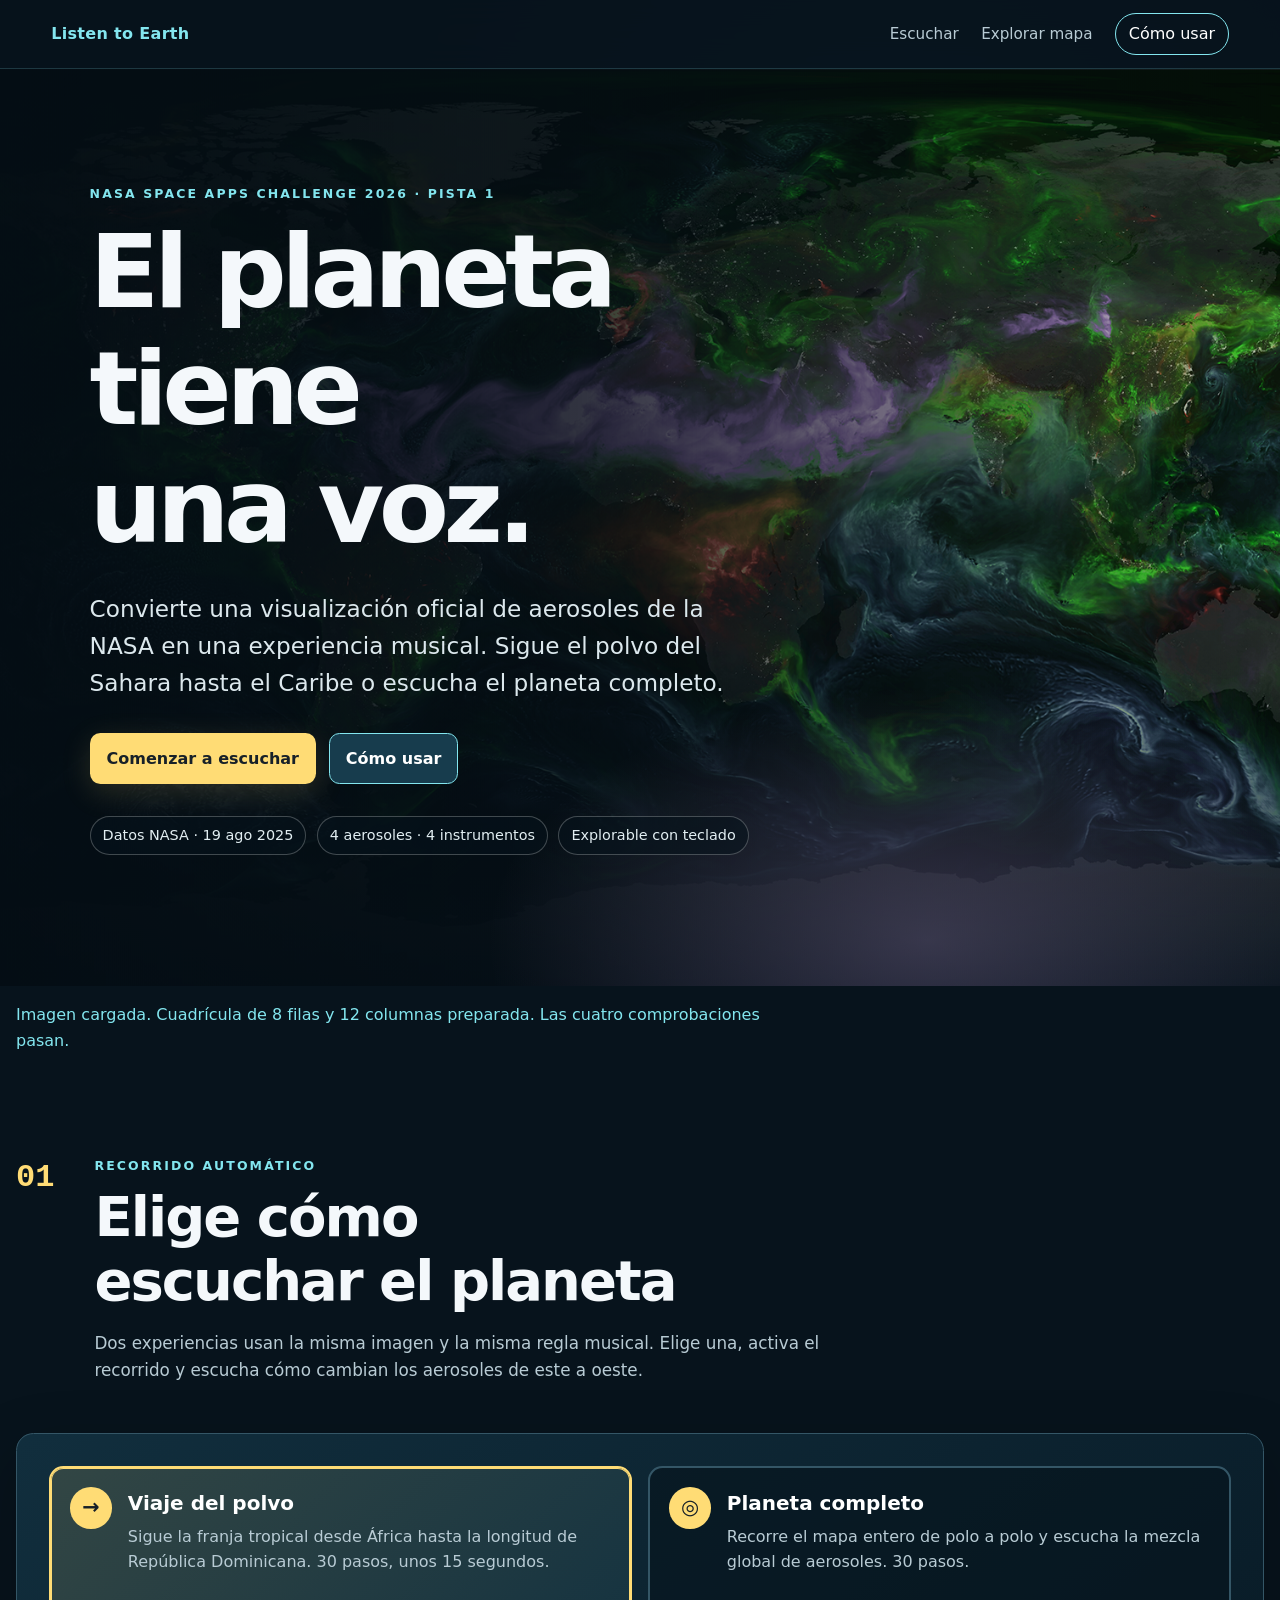
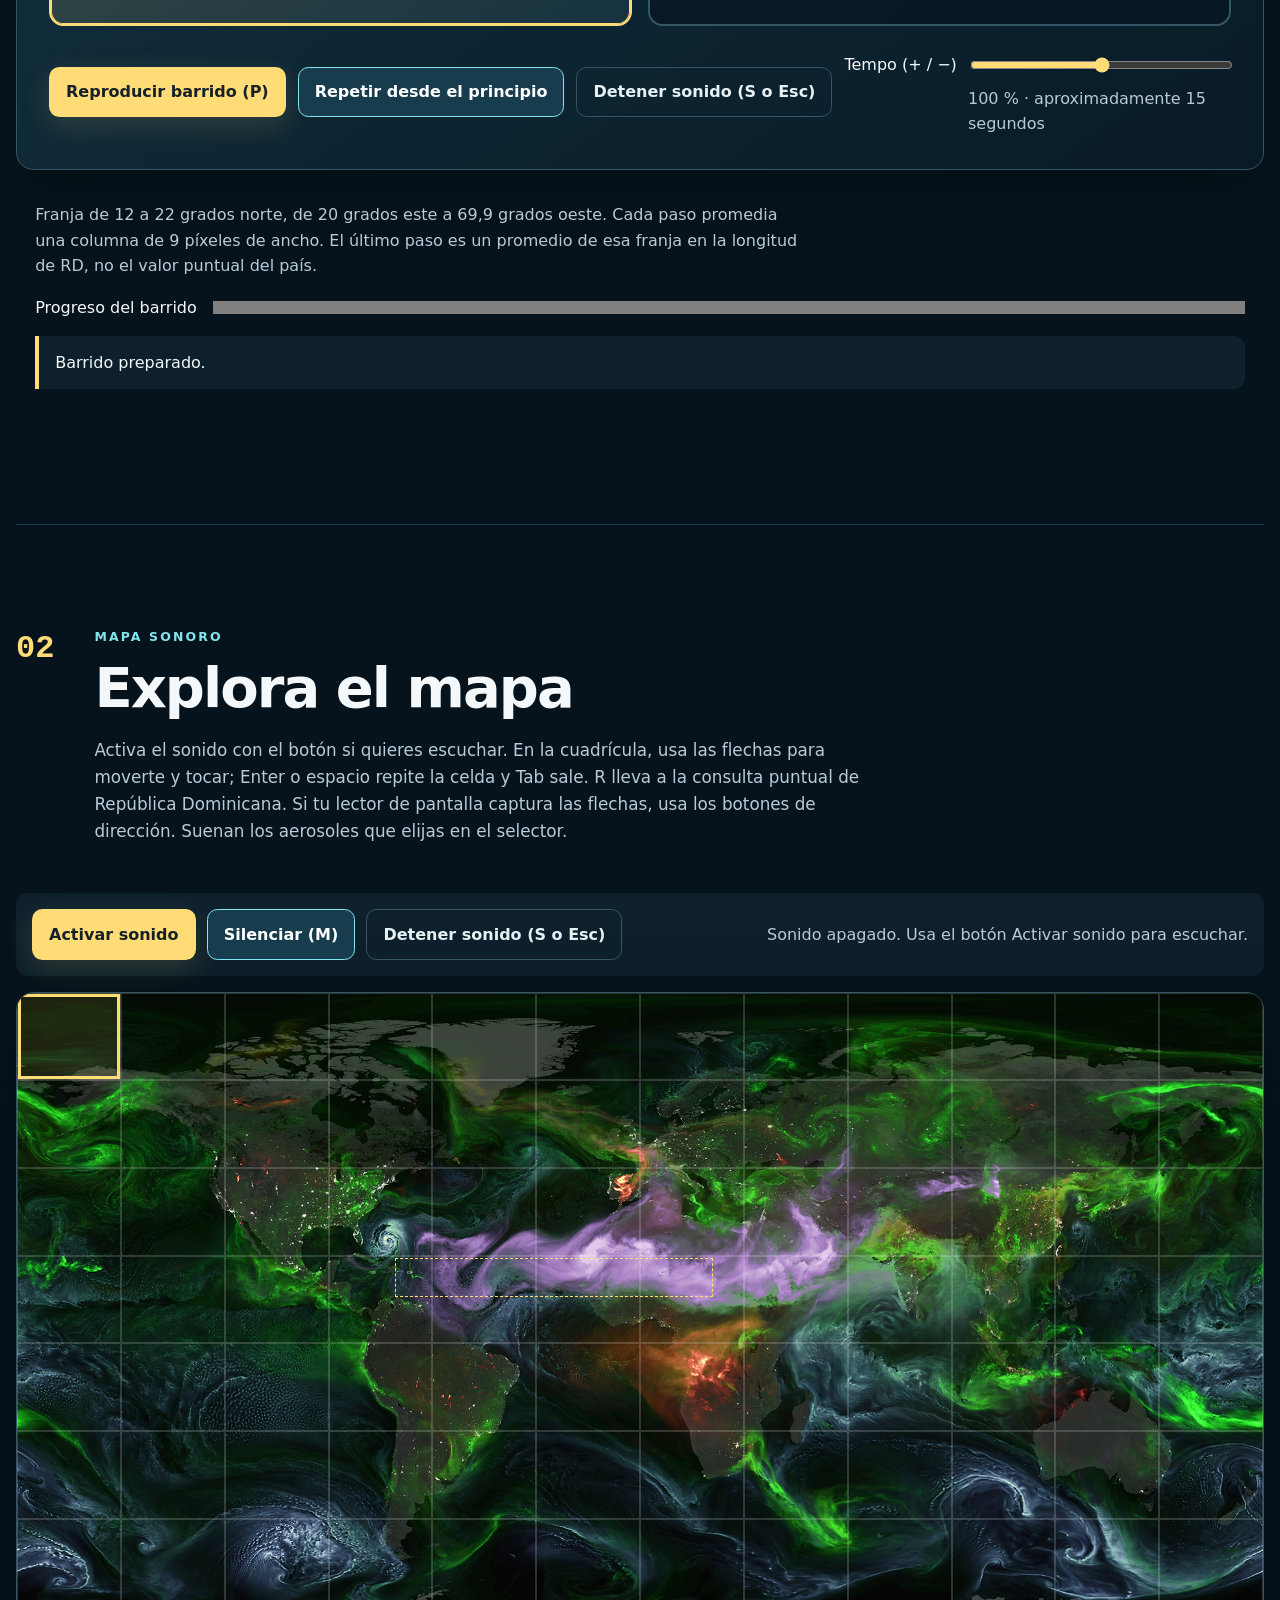
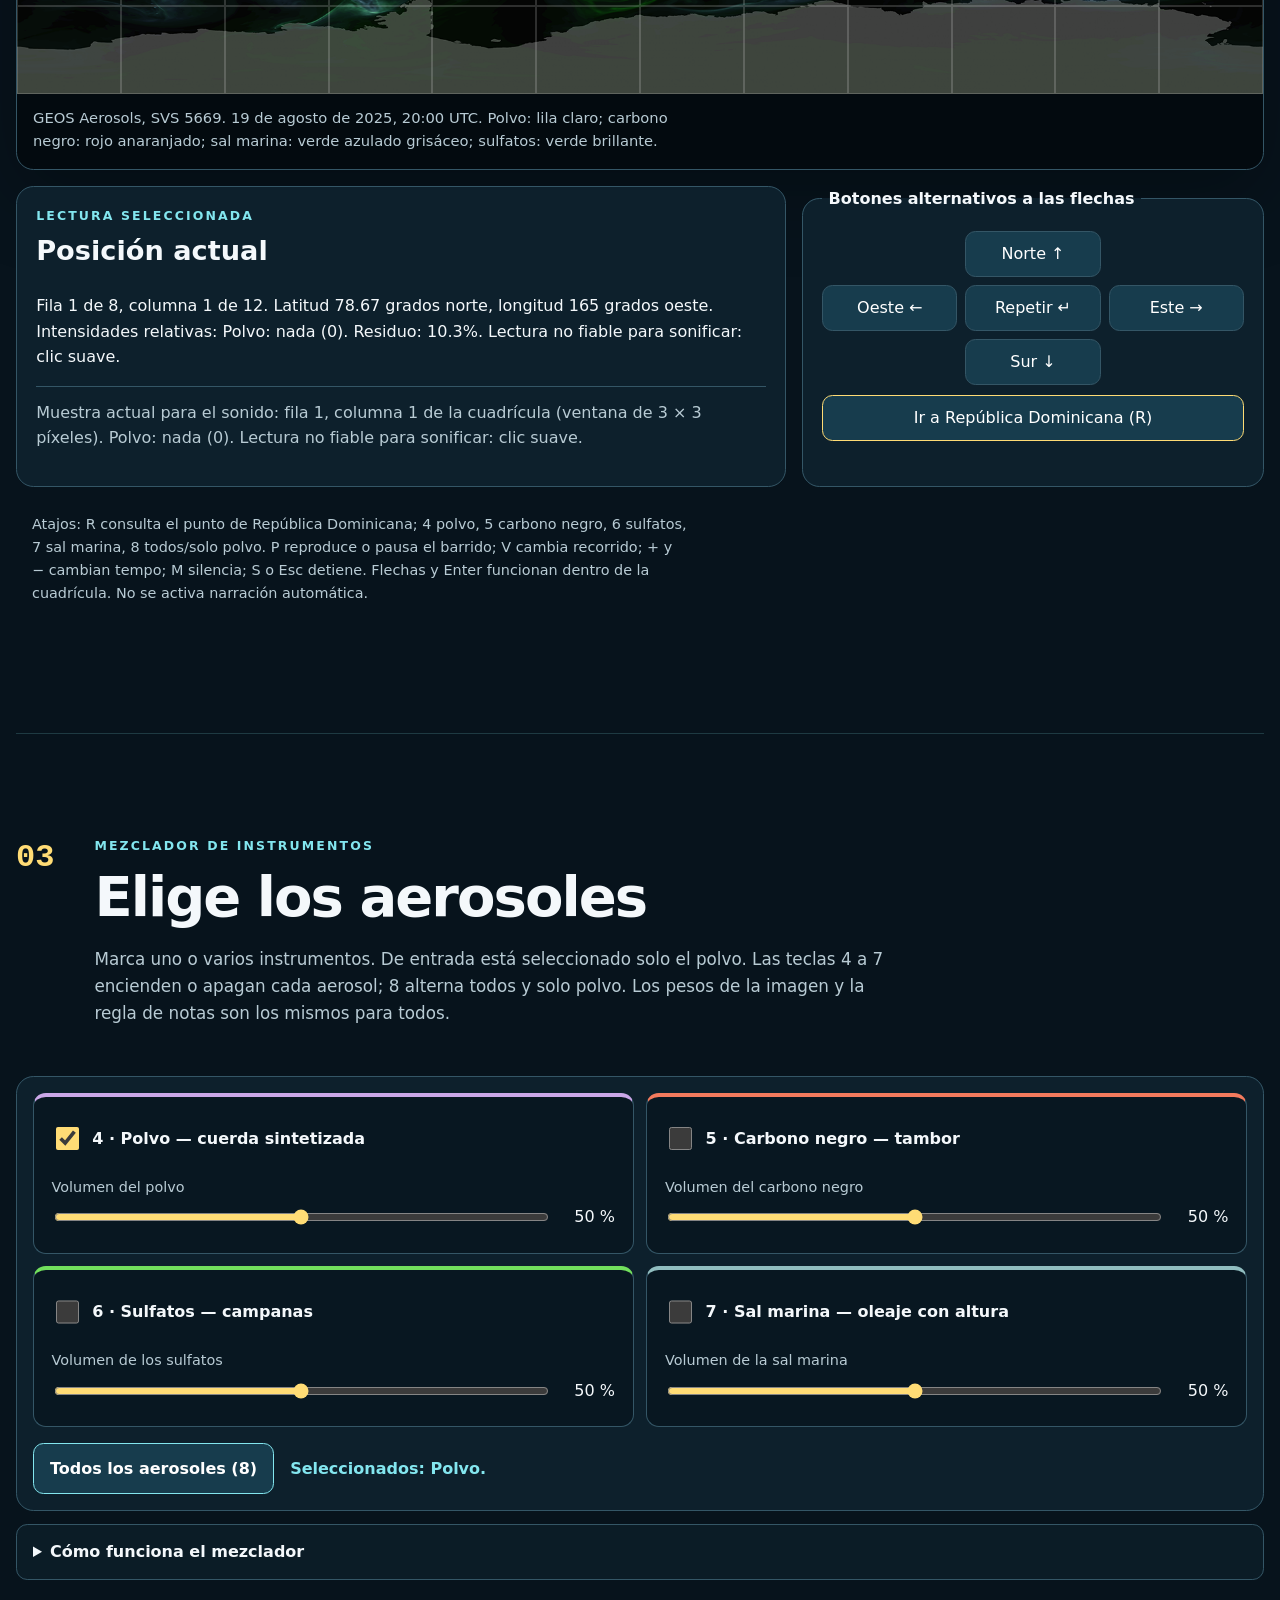
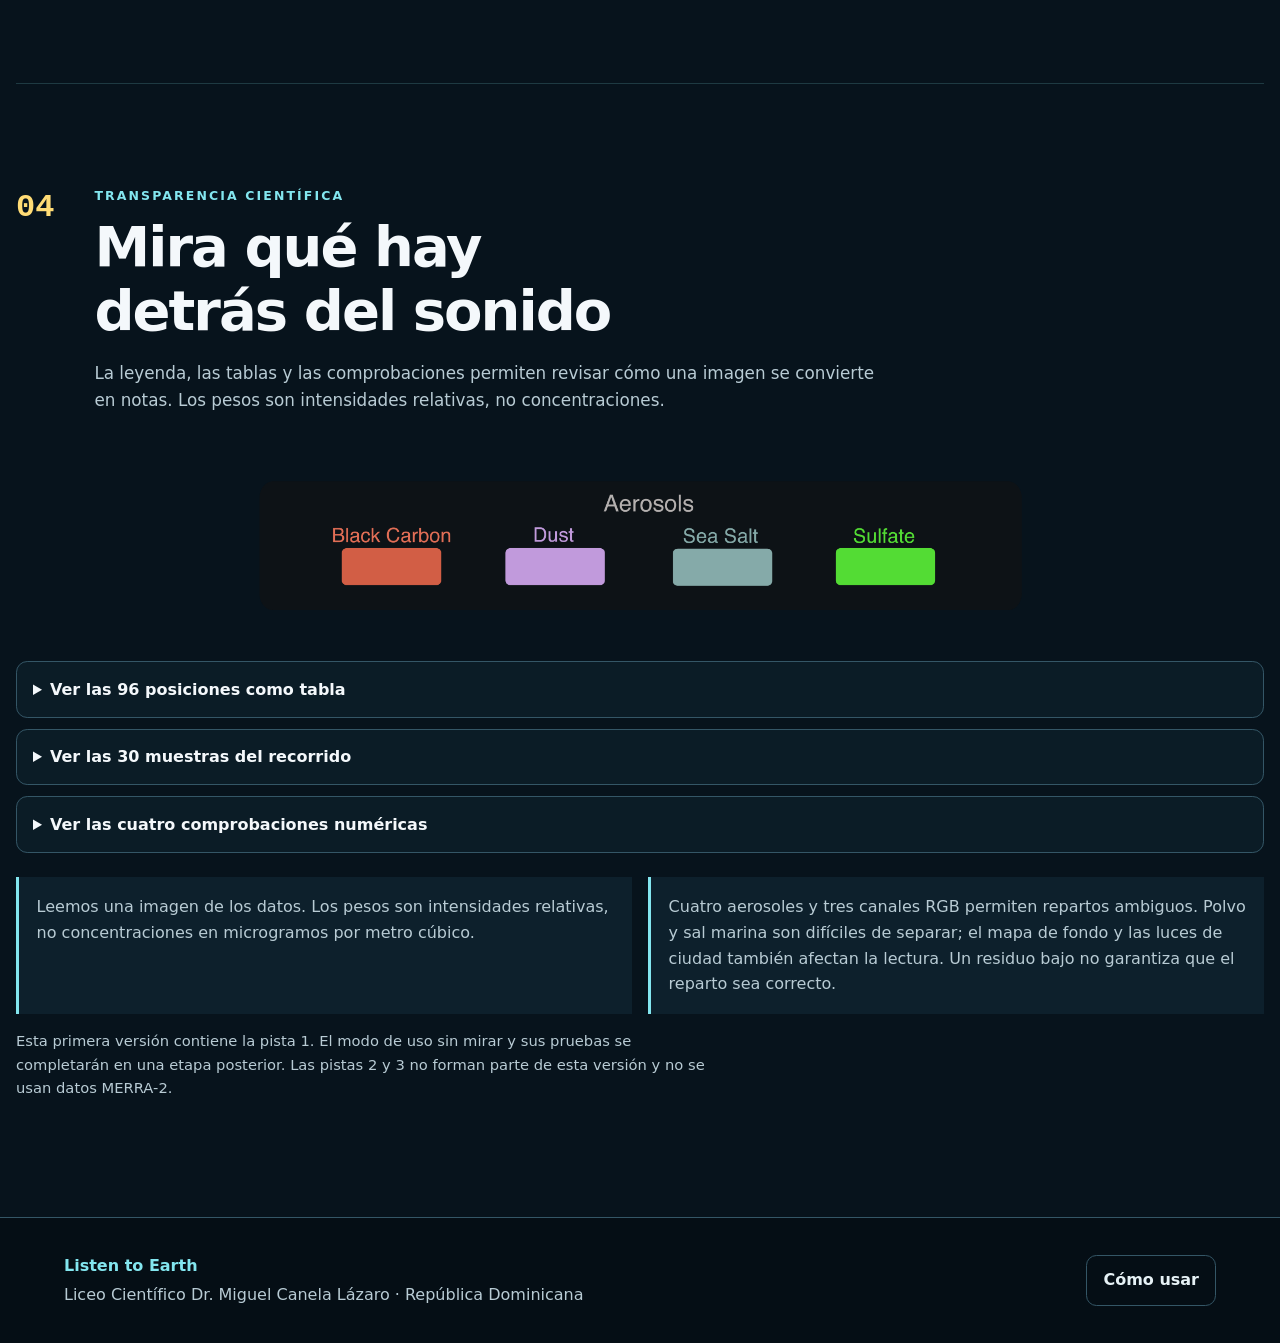
==== commit b4b98a35: "Rediseñar la pista 1 con portada, guía y recorridos visibles" ====
--- a/docs/index.html
+++ b/docs/index.html
@@ -3,6 +3,8 @@
 <head>
   <meta charset="utf-8">
   <meta name="viewport" content="width=device-width, initial-scale=1">
+  <meta name="description" content="Escucha una visualización de aerosoles de la NASA convertida en música y explora el planeta con el teclado.">
+  <meta name="theme-color" content="#07131c">
   <title>Listen to Earth</title>
   <link rel="stylesheet" href="css/styles.css">
   <link rel="preload" as="image" href="assets/aerosols_5669_1920x1080.png">
@@ -19,214 +21,162 @@
 </head>
 <body>
   <a class="skip" href="#content" data-text="skip"></a>
-  <header><p class="brand" data-text="title"></p></header>
+  <header class="site-header">
+    <a class="brand" href="#top" data-text="title"></a>
+    <nav data-label="navLabel" aria-label="">
+      <a href="#experience" data-text="navListen"></a>
+      <a href="#map-explorer" data-text="navExplore"></a>
+      <button class="nav-guide" type="button" data-guide-open data-text="openGuide"></button>
+    </nav>
+  </header>
+
   <main id="content" tabindex="-1">
-    <h1 data-text="heading"></h1>
-    <p class="intro" data-text="introduction"></p>
-    <p id="status" role="status" aria-live="polite" aria-atomic="true"></p>
-    <button id="retry" type="button" data-text="retry"></button>
-
-    <section aria-labelledby="selection-title">
-      <h2 id="selection-title" data-text="selectionTitle"></h2>
-      <p id="selection-help" data-text="selectionHelp"></p>
-      <fieldset id="aerosol-controls" aria-describedby="selection-help">
-        <legend data-text="selectionTitle"></legend>
-        <div class="aerosol-row">
-          <div class="instrument-choice">
-            <input id="aerosol-dust" type="checkbox" checked aria-keyshortcuts="4">
-            <label for="aerosol-dust" data-text="toggleDust"></label>
-          </div>
-          <div class="instrument-volume">
-            <label for="volume-dust" data-text="volumeDust"></label>
-            <input id="volume-dust" type="range" min="0" max="100" step="1" value="50">
-            <output id="volume-value-dust" for="volume-dust"></output>
-          </div>
+    <section id="top" class="hero" aria-labelledby="hero-title">
+      <div class="hero-content">
+        <p class="eyebrow" data-text="heroEyebrow"></p>
+        <h1 id="hero-title" data-text="heroTitle"></h1>
+        <p class="hero-lead" data-text="heroLead"></p>
+        <div class="hero-actions">
+          <a class="button primary" href="#experience" data-text="heroStart"></a>
+          <button class="button secondary" type="button" data-guide-open data-text="openGuide"></button>
         </div>
-        <div class="aerosol-row">
-          <div class="instrument-choice">
-            <input id="aerosol-blackCarbon" type="checkbox" aria-keyshortcuts="5">
-            <label for="aerosol-blackCarbon" data-text="toggleBlackCarbon"></label>
-          </div>
-          <div class="instrument-volume">
-            <label for="volume-blackCarbon" data-text="volumeBlackCarbon"></label>
-            <input id="volume-blackCarbon" type="range" min="0" max="100" step="1" value="50">
-            <output id="volume-value-blackCarbon" for="volume-blackCarbon"></output>
-          </div>
-        </div>
-        <div class="aerosol-row">
-          <div class="instrument-choice">
-            <input id="aerosol-sulfate" type="checkbox" aria-keyshortcuts="6">
-            <label for="aerosol-sulfate" data-text="toggleSulfate"></label>
-          </div>
-          <div class="instrument-volume">
-            <label for="volume-sulfate" data-text="volumeSulfate"></label>
-            <input id="volume-sulfate" type="range" min="0" max="100" step="1" value="50">
-            <output id="volume-value-sulfate" for="volume-sulfate"></output>
-          </div>
-        </div>
-        <div class="aerosol-row">
-          <div class="instrument-choice">
-            <input id="aerosol-seaSalt" type="checkbox" aria-keyshortcuts="7">
-            <label for="aerosol-seaSalt" data-text="toggleSeaSalt"></label>
-          </div>
-          <div class="instrument-volume">
-            <label for="volume-seaSalt" data-text="volumeSeaSalt"></label>
-            <input id="volume-seaSalt" type="range" min="0" max="100" step="1" value="50">
-            <output id="volume-value-seaSalt" for="volume-seaSalt"></output>
-          </div>
-        </div>
-        <button id="toggle-all" type="button" aria-keyshortcuts="8" data-text="allAerosols"></button>
-      </fieldset>
-      <p id="selection-summary"></p>
-      <p data-text="selectionTiming"></p>
-      <p data-text="timbreNote"></p>
-      <p id="sound-source" class="source-info" data-text="sourceEmpty"></p>
+        <ul class="hero-facts" data-label="heroFactsLabel" aria-label="">
+          <li data-text="heroFactData"></li><li data-text="heroFactSound"></li><li data-text="heroFactKeyboard"></li>
+        </ul>
+      </div>
     </section>
 
-    <section aria-labelledby="scan-title">
-      <h2 id="scan-title" data-text="scanTitle"></h2>
-      <p data-text="scanHelp"></p>
-      <fieldset id="scan-controls" disabled>
-        <legend data-text="scanControls"></legend>
-        <label for="scan-mode" data-text="scanModeLabel"></label>
-        <select id="scan-mode">
-          <option value="journey" data-text="journey"></option>
-          <option value="world" data-text="world"></option>
-        </select>
-        <button id="scan-play" type="button" data-text="scanPlay"></button>
-        <button id="scan-repeat" type="button" data-text="scanRepeat"></button>
-        <button id="scan-stop" type="button" data-text="stop"></button>
-        <label for="tempo" data-text="tempoLabel"></label>
-        <input id="tempo" type="range" min="50" max="150" step="10" value="100">
-        <output id="tempo-value" for="tempo"></output>
-      </fieldset>
-      <p id="scan-info" data-text="journeyInfo"></p>
-      <label for="scan-progress" data-text="scanProgress"></label>
-      <progress id="scan-progress" max="30" value="0"></progress>
-      <p id="scan-readout" data-text="scanIdle"></p>
-      <section id="journey-ending" class="journey-ending"
-        aria-labelledby="journey-ending-title" hidden>
-        <h3 id="journey-ending-title" data-text="journeyEndingTitle"></h3>
-        <p id="journey-ending-text"></p>
-        <p data-text="journeyEndingAction"></p>
-        <button id="hear-ending-salt" type="button" aria-keyshortcuts="7"
-          data-text="hearEndingSalt"></button>
+    <div class="page-shell">
+      <p id="status" class="status" role="status" aria-live="polite" aria-atomic="true"></p>
+      <button id="retry" class="button secondary" type="button" data-text="retry" hidden></button>
+
+      <section id="experience" class="section-block" aria-labelledby="scan-title">
+        <div class="section-heading"><p class="section-number" aria-hidden="true">01</p><div>
+          <p class="eyebrow" data-text="scanEyebrow"></p><h2 id="scan-title" data-text="scanTitle"></h2><p data-text="scanIntro"></p>
+        </div></div>
+        <fieldset id="scan-controls" class="scan-panel" disabled>
+          <legend class="visually-hidden" data-text="scanControls"></legend>
+          <input id="scan-mode" type="hidden" value="journey">
+          <div class="mode-picker" role="group" data-label="modePickerLabel" aria-label="">
+            <button id="mode-journey" class="mode-card" type="button" aria-pressed="true">
+              <span class="mode-icon" aria-hidden="true">→</span><strong data-text="modeJourneyTitle"></strong><span data-text="modeJourneyDescription"></span>
+            </button>
+            <button id="mode-world" class="mode-card" type="button" aria-pressed="false">
+              <span class="mode-icon" aria-hidden="true">◎</span><strong data-text="modeWorldTitle"></strong><span data-text="modeWorldDescription"></span>
+            </button>
+          </div>
+          <div class="transport">
+            <button id="scan-play" class="button primary" type="button" data-text="scanPlay"></button>
+            <button id="scan-repeat" class="button secondary" type="button" data-text="scanRepeat"></button>
+            <button id="scan-stop" class="button ghost" type="button" data-text="stop"></button>
+            <div class="tempo-control"><label for="tempo" data-text="tempoLabel"></label>
+              <input id="tempo" type="range" min="50" max="150" step="10" value="100"><output id="tempo-value" for="tempo"></output>
+            </div>
+          </div>
+        </fieldset>
+        <div class="route-context">
+          <p id="scan-info" data-text="journeyInfo"></p>
+          <div class="progress-row"><label for="scan-progress" data-text="scanProgress"></label><progress id="scan-progress" max="30" value="0"></progress></div>
+          <p id="scan-readout" class="data-readout" data-text="scanIdle"></p>
+        </div>
+        <section id="journey-ending" class="journey-ending" aria-labelledby="journey-ending-title" hidden>
+          <p class="eyebrow" data-text="journeyEndingEyebrow"></p><h3 id="journey-ending-title" data-text="journeyEndingTitle"></h3>
+          <p id="journey-ending-text"></p><p data-text="journeyEndingAction"></p>
+          <button id="hear-ending-salt" class="button primary" type="button" aria-keyshortcuts="7" data-text="hearEndingSalt"></button>
+        </section>
       </section>
-    </section>
 
-    <section aria-labelledby="grid-title">
-      <h2 id="grid-title" data-text="gridTitle"></h2>
-      <p id="grid-help" data-text="gridHelp"></p>
-      <fieldset id="audio-controls" disabled>
-        <legend data-text="soundControls"></legend>
-        <button id="activate" type="button" data-text="activate"></button>
-        <button id="mute" type="button" aria-pressed="false" data-text="mute"></button>
-        <button id="stop" type="button" data-text="stop"></button>
-      </fieldset>
-      <p id="audio-state"></p>
+      <section id="map-explorer" class="section-block" aria-labelledby="grid-title">
+        <div class="section-heading"><p class="section-number" aria-hidden="true">02</p><div>
+          <p class="eyebrow" data-text="mapEyebrow"></p><h2 id="grid-title" data-text="gridTitle"></h2><p id="grid-help" data-text="gridHelp"></p>
+        </div></div>
+        <fieldset id="audio-controls" class="audio-toolbar" disabled>
+          <legend class="visually-hidden" data-text="soundControls"></legend>
+          <button id="activate" class="button primary" type="button" data-text="activate"></button>
+          <button id="mute" class="button secondary" type="button" aria-pressed="false" data-text="mute"></button>
+          <button id="stop" class="button ghost" type="button" data-text="stop"></button><p id="audio-state"></p>
+        </fieldset>
+        <figure id="image-panel" class="map-panel" aria-busy="true">
+          <div class="map-view">
+            <canvas id="map" width="1920" height="1080" role="img" aria-describedby="map-description" hidden><span data-text="canvasFallback"></span></canvas>
+            <div id="grid" role="grid" aria-labelledby="grid-title" aria-describedby="grid-help" aria-rowcount="8" aria-colcount="12" hidden></div>
+            <div id="scan-band" aria-hidden="true" hidden></div><div id="scan-line" aria-hidden="true" hidden></div><div id="rd-marker" aria-hidden="true" hidden></div>
+          </div>
+          <figcaption id="map-description" data-text="description"></figcaption>
+        </figure>
+        <div class="explore-grid">
+          <section id="current" class="current-card" aria-labelledby="current-title" hidden>
+            <p class="eyebrow" data-text="currentEyebrow"></p><h3 id="current-title" data-text="currentTitle"></h3><p id="readout"></p>
+            <p id="sound-source" class="source-info" data-text="sourceEmpty"></p>
+          </section>
+          <fieldset id="direction-controls" class="direction-card" disabled>
+            <legend data-text="directions"></legend>
+            <div class="directions">
+              <button id="up" type="button" aria-controls="grid" data-text="upShort"></button><button id="left" type="button" aria-controls="grid" data-text="leftShort"></button>
+              <button id="replay" type="button" aria-controls="grid" data-text="replayShort"></button><button id="right" type="button" aria-controls="grid" data-text="rightShort"></button>
+              <button id="down" type="button" aria-controls="grid" data-text="downShort"></button>
+            </div>
+            <button id="go-rd" class="rd-button" type="button" aria-controls="grid current" aria-keyshortcuts="R" data-text="goDominicanRepublic"></button>
+          </fieldset>
+        </div>
+        <p class="shortcut-line" data-text="shortcuts"></p>
+      </section>
 
-      <figure id="image-panel" aria-busy="true">
-        <div class="map-view">
-          <canvas id="map" width="1920" height="1080" role="img"
-            aria-describedby="map-description" hidden><span data-text="canvasFallback"></span></canvas>
-          <div id="grid" role="grid" aria-labelledby="grid-title"
-            aria-describedby="grid-help" aria-rowcount="8" aria-colcount="12" hidden></div>
-          <div id="scan-band" aria-hidden="true" hidden></div>
-          <div id="scan-line" aria-hidden="true" hidden></div>
-          <div id="rd-marker" aria-hidden="true" hidden></div>
+      <section id="aerosols" class="section-block" aria-labelledby="selection-title">
+        <div class="section-heading"><p class="section-number" aria-hidden="true">03</p><div>
+          <p class="eyebrow" data-text="mixerEyebrow"></p><h2 id="selection-title" data-text="selectionTitle"></h2><p id="selection-help" data-text="selectionHelp"></p>
+        </div></div>
+        <fieldset id="aerosol-controls" class="aerosol-controls" aria-describedby="selection-help">
+          <legend class="visually-hidden" data-text="selectionTitle"></legend>
+          <div class="aerosol-grid">
+            <div class="aerosol-card aerosol-dust"><div class="instrument-choice"><input id="aerosol-dust" type="checkbox" checked aria-keyshortcuts="4"><label for="aerosol-dust" data-text="toggleDust"></label></div>
+              <label for="volume-dust" data-text="volumeDust"></label><div class="volume-row"><input id="volume-dust" type="range" min="0" max="100" step="1" value="50"><output id="volume-value-dust" for="volume-dust"></output></div></div>
+            <div class="aerosol-card aerosol-carbon"><div class="instrument-choice"><input id="aerosol-blackCarbon" type="checkbox" aria-keyshortcuts="5"><label for="aerosol-blackCarbon" data-text="toggleBlackCarbon"></label></div>
+              <label for="volume-blackCarbon" data-text="volumeBlackCarbon"></label><div class="volume-row"><input id="volume-blackCarbon" type="range" min="0" max="100" step="1" value="50"><output id="volume-value-blackCarbon" for="volume-blackCarbon"></output></div></div>
+            <div class="aerosol-card aerosol-sulfate"><div class="instrument-choice"><input id="aerosol-sulfate" type="checkbox" aria-keyshortcuts="6"><label for="aerosol-sulfate" data-text="toggleSulfate"></label></div>
+              <label for="volume-sulfate" data-text="volumeSulfate"></label><div class="volume-row"><input id="volume-sulfate" type="range" min="0" max="100" step="1" value="50"><output id="volume-value-sulfate" for="volume-sulfate"></output></div></div>
+            <div class="aerosol-card aerosol-salt"><div class="instrument-choice"><input id="aerosol-seaSalt" type="checkbox" aria-keyshortcuts="7"><label for="aerosol-seaSalt" data-text="toggleSeaSalt"></label></div>
+              <label for="volume-seaSalt" data-text="volumeSeaSalt"></label><div class="volume-row"><input id="volume-seaSalt" type="range" min="0" max="100" step="1" value="50"><output id="volume-value-seaSalt" for="volume-seaSalt"></output></div></div>
+          </div>
+          <div class="mixer-footer"><button id="toggle-all" class="button secondary" type="button" aria-keyshortcuts="8" data-text="allAerosols"></button><p id="selection-summary"></p></div>
+        </fieldset>
+        <details class="compact-details"><summary data-text="mixerDetails"></summary><p data-text="selectionTiming"></p><p data-text="timbreNote"></p></details>
+      </section>
+
+      <section id="science" class="section-block science-block" aria-labelledby="science-title">
+        <div class="section-heading"><p class="section-number" aria-hidden="true">04</p><div>
+          <p class="eyebrow" data-text="scienceEyebrow"></p><h2 id="science-title" data-text="scienceTitle"></h2><p data-text="scienceIntro"></p>
+        </div></div>
+        <img class="colorbar" src="assets/aerosols_5669_colorbar.png" width="1500" height="300" loading="lazy" decoding="async" data-alt="legendAlt" alt="">
+        <div class="data-details">
+          <details id="grid-table" hidden><summary data-text="tableSummary"></summary><div class="table-scroll" role="region" aria-labelledby="grid-caption" tabindex="0"><table>
+            <caption id="grid-caption" data-text="gridCaption"></caption><thead><tr><th scope="col" data-text="position"></th><th scope="col" data-text="coordinatesHeading"></th><th scope="col" data-text="blackCarbon"></th><th scope="col" data-text="dust"></th><th scope="col" data-text="seaSalt"></th><th scope="col" data-text="sulfate"></th><th scope="col" data-text="residual"></th><th scope="col" data-text="soundHeading"></th></tr></thead><tbody id="grid-rows"></tbody>
+          </table></div></details>
+          <details id="scan-table" hidden><summary data-text="scanTableSummary"></summary><div class="table-scroll" role="region" aria-labelledby="scan-caption" tabindex="0"><table>
+            <caption id="scan-caption" data-text="scanCaption"></caption><thead><tr><th scope="col" data-text="scanStep"></th><th scope="col" data-text="longitude"></th><th scope="col" data-text="blackCarbon"></th><th scope="col" data-text="dust"></th><th scope="col" data-text="seaSalt"></th><th scope="col" data-text="sulfate"></th><th scope="col" data-text="residual"></th><th scope="col" data-text="soundHeading"></th></tr></thead><tbody id="scan-rows"></tbody>
+          </table></div></details>
+          <details id="diagnostics"><summary data-text="diagnostics"></summary><section id="checks" aria-labelledby="checks-title" hidden><h3 id="checks-title" data-text="checksTitle"></h3><p data-text="guardDescription"></p><div class="table-scroll" role="region" aria-labelledby="checks-title" tabindex="0"><table>
+            <caption data-text="tableCaption"></caption><thead><tr><th scope="col" data-text="zone"></th><th scope="col" data-text="blackCarbon"></th><th scope="col" data-text="dust"></th><th scope="col" data-text="seaSalt"></th><th scope="col" data-text="sulfate"></th><th scope="col" data-text="residual"></th><th scope="col" data-text="candidate"></th><th scope="col" data-text="result"></th></tr></thead><tbody id="check-rows"></tbody>
+          </table></div></section></details>
         </div>
-        <figcaption id="map-description" data-text="description"></figcaption>
-      </figure>
+        <div class="limitations"><p data-text="limitation"></p><p data-text="uncertainty"></p></div>
+        <p class="development" data-text="stageLimit"></p>
+        <noscript>Activa JavaScript para explorar la imagen y generar sonido. La aplicación usa archivos locales y no requiere cuentas.</noscript>
+      </section>
+    </div>
+  </main>
 
-      <section id="current" aria-labelledby="current-title" hidden>
-        <h3 id="current-title" data-text="currentTitle"></h3>
-        <p id="readout"></p>
-      </section>
-      <fieldset id="direction-controls" disabled>
-        <legend data-text="directions"></legend>
-        <div class="directions">
-          <button id="up" type="button" aria-controls="grid" data-text="up"></button>
-          <button id="left" type="button" aria-controls="grid" data-text="left"></button>
-          <button id="replay" type="button" aria-controls="grid" data-text="replay"></button>
-          <button id="right" type="button" aria-controls="grid" data-text="right"></button>
-          <button id="down" type="button" aria-controls="grid" data-text="down"></button>
-        </div>
-        <button id="go-rd" type="button" aria-controls="grid current"
-          aria-keyshortcuts="R" data-text="goDominicanRepublic"></button>
-      </fieldset>
-      <p data-text="shortcuts"></p>
-      <img class="colorbar" src="assets/aerosols_5669_colorbar.png"
-        width="1500" height="300" loading="lazy" decoding="async" data-alt="legendAlt" alt="">
+  <dialog id="guide-dialog" class="guide-dialog" aria-labelledby="guide-title">
+    <div class="guide-header"><div><p class="eyebrow" data-text="guideEyebrow"></p><h2 id="guide-title" data-text="guideTitle"></h2></div><button id="guide-close" class="icon-button" type="button" data-text="closeGuide"></button></div>
+    <p data-text="guideIntro"></p>
+    <ol class="guide-steps">
+      <li><strong data-text="guideStep1Title"></strong><span data-text="guideStep1"></span></li><li><strong data-text="guideStep2Title"></strong><span data-text="guideStep2"></span></li>
+      <li><strong data-text="guideStep3Title"></strong><span data-text="guideStep3"></span></li><li><strong data-text="guideStep4Title"></strong><span data-text="guideStep4"></span></li>
+    </ol>
+    <h3 data-text="guideKeysTitle"></h3>
+    <dl class="key-list"><div><dt>P</dt><dd data-text="guideKeyP"></dd></div><div><dt>V</dt><dd data-text="guideKeyV"></dd></div><div><dt>R</dt><dd data-text="guideKeyR"></dd></div><div><dt>4–8</dt><dd data-text="guideKeyAerosols"></dd></div><div><dt>M</dt><dd data-text="guideKeyM"></dd></div><div><dt>Esc</dt><dd data-text="guideKeyEsc"></dd></div></dl>
+  </dialog>
 
-      <details id="grid-table" hidden>
-        <summary data-text="tableSummary"></summary>
-        <div class="table-scroll" role="region" aria-labelledby="grid-caption" tabindex="0">
-          <table>
-            <caption id="grid-caption" data-text="gridCaption"></caption>
-            <thead><tr>
-              <th scope="col" data-text="position"></th>
-              <th scope="col" data-text="coordinatesHeading"></th>
-              <th scope="col" data-text="blackCarbon"></th>
-              <th scope="col" data-text="dust"></th>
-              <th scope="col" data-text="seaSalt"></th>
-              <th scope="col" data-text="sulfate"></th>
-              <th scope="col" data-text="residual"></th>
-              <th scope="col" data-text="soundHeading"></th>
-            </tr></thead>
-            <tbody id="grid-rows"></tbody>
-          </table>
-        </div>
-      </details>
-    </section>
-
-    <details id="scan-table" hidden>
-      <summary data-text="scanTableSummary"></summary>
-      <div class="table-scroll" role="region" aria-labelledby="scan-caption" tabindex="0">
-        <table>
-          <caption id="scan-caption" data-text="scanCaption"></caption>
-          <thead><tr>
-            <th scope="col" data-text="scanStep"></th>
-            <th scope="col" data-text="longitude"></th>
-            <th scope="col" data-text="blackCarbon"></th>
-            <th scope="col" data-text="dust"></th>
-            <th scope="col" data-text="seaSalt"></th>
-            <th scope="col" data-text="sulfate"></th>
-            <th scope="col" data-text="residual"></th>
-            <th scope="col" data-text="soundHeading"></th>
-          </tr></thead>
-          <tbody id="scan-rows"></tbody>
-        </table>
-      </div>
-    </details>
-
-    <details id="diagnostics">
-      <summary data-text="diagnostics"></summary>
-      <section id="checks" aria-labelledby="checks-title" hidden>
-        <h2 id="checks-title" data-text="checksTitle"></h2>
-        <p data-text="guardDescription"></p>
-        <div class="table-scroll" role="region" aria-labelledby="checks-title" tabindex="0">
-          <table>
-            <caption data-text="tableCaption"></caption>
-            <thead><tr>
-              <th scope="col" data-text="zone"></th>
-              <th scope="col" data-text="blackCarbon"></th>
-              <th scope="col" data-text="dust"></th>
-              <th scope="col" data-text="seaSalt"></th>
-              <th scope="col" data-text="sulfate"></th>
-              <th scope="col" data-text="residual"></th>
-              <th scope="col" data-text="candidate"></th>
-              <th scope="col" data-text="result"></th>
-            </tr></thead>
-            <tbody id="check-rows"></tbody>
-          </table>
-        </div>
-      </section>
-    </details>
-    <p data-text="limitation"></p>
-    <p data-text="uncertainty"></p>
-    <p class="development" data-text="stageLimit"></p>
-    <noscript>Activa JavaScript para explorar la imagen y generar sonido. La aplicación usa archivos locales y no requiere cuentas.</noscript>
-  </main>
-  <footer><p data-text="footer"></p></footer>
+  <footer><div><p class="footer-brand" data-text="title"></p><p data-text="footer"></p></div><button class="button ghost" type="button" data-guide-open data-text="openGuide"></button></footer>
 </body>
 </html>
--- a/docs/css/styles.css
+++ b/docs/css/styles.css
@@ -1,81 +1,184 @@
-:root { color-scheme: dark; font-family: system-ui, sans-serif; line-height: 1.6; background: #101820; color: #f5f7fa; }
+:root {
+  color-scheme: dark;
+  font-family: Inter, ui-sans-serif, system-ui, -apple-system, BlinkMacSystemFont, "Segoe UI", sans-serif;
+  line-height: 1.6;
+  background: #07131c;
+  color: #f4f8fb;
+  --bg: #07131c;
+  --surface: #0d202c;
+  --surface-2: #12303f;
+  --line: #345666;
+  --muted: #b8cbd4;
+  --cyan: #83e6ef;
+  --yellow: #ffdc75;
+  --purple: #caa7e8;
+  --green: #72e05d;
+  --orange: #f37a5d;
+  --radius: 1.1rem;
+  scroll-behavior: smooth;
+}
 * { box-sizing: border-box; }
-body { margin: 0; }
-header, main, footer { max-width: 80rem; margin-inline: auto; padding: 1rem; }
-h1 { font-size: clamp(1.8rem, 4vw, 3rem); line-height: 1.2; margin-top: .5rem; }
-h2, h3 { line-height: 1.3; }
+body { margin: 0; background: radial-gradient(circle at 70% 5%, #123142 0, var(--bg) 35rem); }
+button, input, select { font: inherit; }
+a { color: inherit; }
 p, figcaption { max-width: 75ch; }
-.brand { font-size: 1.15rem; letter-spacing: .04em; color: #b8e5f5; }
-.intro { font-size: 1.15rem; }
-button, input, select { font: inherit; }
-button { min-height: 44px; padding: .65rem 1rem; border: 2px solid #b8e5f5; border-radius: .3rem; background: #173646; color: #fff; cursor: pointer; }
-button[aria-pressed="true"] { background: #f5f7fa; color: #101820; }
-button:disabled { opacity: .6; cursor: default; }
-button[aria-disabled="true"] { cursor: wait; }
-:focus-visible { outline: 3px solid #ffdc75; outline-offset: 4px; }
-figure { margin: 1.5rem 0; }
+h1, h2, h3 { line-height: 1.15; text-wrap: balance; }
+h1 { margin: 0; font-size: clamp(2.7rem, 8vw, 6.4rem); letter-spacing: -.055em; max-width: 10ch; }
+h2 { margin: .2rem 0 .65rem; font-size: clamp(2rem, 5vw, 3.5rem); letter-spacing: -.035em; }
+h3 { font-size: clamp(1.25rem, 3vw, 1.7rem); }
+[hidden] { display: none !important; }
+.visually-hidden { position: absolute !important; width: 1px; height: 1px; padding: 0; margin: -1px; overflow: hidden; clip: rect(0 0 0 0); white-space: nowrap; border: 0; }
+.skip { position: fixed; z-index: 100; top: .5rem; left: .5rem; padding: .75rem 1rem; background: #fff; color: #07131c; transform: translateY(-160%); border-radius: .4rem; }
+.skip:focus { transform: none; }
+:focus-visible { outline: 3px solid var(--yellow); outline-offset: 4px; }
+
+.site-header { position: sticky; top: 0; z-index: 20; display: flex; justify-content: space-between; align-items: center; gap: 1rem; padding: .8rem clamp(1rem, 4vw, 3.5rem); background: rgb(7 19 28 / 88%); border-bottom: 1px solid rgb(131 230 239 / 18%); backdrop-filter: blur(16px); }
+.brand { font-weight: 800; letter-spacing: .02em; color: var(--cyan); text-decoration: none; }
+.site-header nav { display: flex; align-items: center; gap: clamp(.4rem, 2vw, 1.4rem); }
+.site-header nav a { color: var(--muted); text-decoration: none; font-size: .95rem; }
+.site-header nav a:hover { color: #fff; }
+.nav-guide { min-height: 40px; padding: .45rem .8rem; border: 1px solid var(--cyan); border-radius: 999px; color: #fff; background: transparent; cursor: pointer; }
+
+.hero { min-height: min(50rem, calc(100vh - 4rem)); display: grid; align-items: center; position: relative; isolation: isolate; overflow: hidden; padding: clamp(4rem, 9vw, 8rem) clamp(1.2rem, 7vw, 7rem); background-image: linear-gradient(90deg, rgb(4 13 20 / 98%) 0%, rgb(4 13 20 / 80%) 45%, rgb(4 13 20 / 15%) 100%), linear-gradient(0deg, var(--bg), transparent 35%), url('../assets/aerosols_5669_1920x1080.png'); background-position: center, center, center; background-size: cover; }
+.hero::after { content: ""; position: absolute; z-index: -1; inset: auto -10% -25% 35%; height: 60%; background: radial-gradient(ellipse, rgb(202 167 232 / 24%), transparent 65%); }
+.hero-content { max-width: 74rem; width: 100%; margin-inline: auto; }
+.eyebrow { margin: 0 0 .55rem; color: var(--cyan); font-size: .78rem; font-weight: 800; letter-spacing: .17em; text-transform: uppercase; }
+.hero-lead { max-width: 42rem; margin: 1.5rem 0; font-size: clamp(1.1rem, 2.2vw, 1.45rem); color: #dce8ed; }
+.hero-actions { display: flex; flex-wrap: wrap; gap: .8rem; margin-block: 2rem; }
+.hero-facts { display: flex; flex-wrap: wrap; gap: .65rem; padding: 0; list-style: none; }
+.hero-facts li { padding: .45rem .75rem; border: 1px solid rgb(255 255 255 / 24%); border-radius: 999px; color: #e2eef2; background: rgb(7 19 28 / 55%); font-size: .9rem; }
+
+.button, button { min-height: 44px; border-radius: .65rem; cursor: pointer; }
+.button { display: inline-flex; align-items: center; justify-content: center; gap: .4rem; padding: .72rem 1rem; border: 1px solid transparent; text-decoration: none; font-weight: 750; }
+.button.primary { background: var(--yellow); color: #172028; box-shadow: 0 8px 30px rgb(255 220 117 / 15%); }
+.button.secondary { background: #173c4d; border-color: var(--cyan); color: #fff; }
+.button.ghost { background: transparent; border-color: var(--line); color: #e6f1f5; }
+button:disabled, fieldset:disabled button { opacity: .58; cursor: wait; }
+button[aria-pressed="true"] { border-color: var(--yellow); }
+
+.page-shell { width: min(100% - 2rem, 78rem); margin-inline: auto; }
+.status { min-height: 1.8rem; margin: 1rem 0 0; color: var(--cyan); }
+.section-block { padding-block: clamp(4rem, 8vw, 7rem); border-bottom: 1px solid rgb(131 230 239 / 18%); scroll-margin-top: 4.5rem; }
+.section-heading { display: grid; grid-template-columns: auto minmax(0, 1fr); gap: clamp(1rem, 4vw, 2.5rem); align-items: start; margin-bottom: 2rem; }
+.section-heading > div { max-width: 52rem; }
+.section-heading p:last-child { color: var(--muted); font-size: 1.05rem; }
+.section-number { margin: .35rem 0 0; color: var(--yellow); font: 800 clamp(1.25rem, 3vw, 2rem)/1 ui-monospace, monospace; }
+
+fieldset { min-width: 0; margin: 0; padding: 0; border: 0; }
+.scan-panel { padding: clamp(1rem, 3vw, 2rem); border: 1px solid var(--line); border-radius: var(--radius); background: linear-gradient(145deg, rgb(18 48 63 / 94%), rgb(9 27 38 / 94%)); box-shadow: 0 22px 65px rgb(0 0 0 / 24%); }
+.mode-picker { display: grid; grid-template-columns: repeat(2, minmax(0, 1fr)); gap: 1rem; }
+.mode-card { min-height: 10rem; display: grid; grid-template-columns: auto 1fr; grid-template-rows: auto 1fr; gap: .3rem 1rem; padding: 1.2rem; text-align: left; color: #fff; background: rgb(5 19 28 / 60%); border: 2px solid var(--line); border-radius: .9rem; }
+.mode-card[aria-pressed="true"] { background: linear-gradient(135deg, rgb(255 220 117 / 14%), rgb(131 230 239 / 8%)); box-shadow: inset 0 0 0 1px var(--yellow); }
+.mode-card strong { font-size: 1.25rem; }
+.mode-card > span:last-child { color: var(--muted); }
+.mode-icon { grid-row: 1 / 3; display: grid; place-items: center; width: 2.6rem; height: 2.6rem; border-radius: 50%; background: var(--yellow); color: #172028; font-weight: 900; font-size: 1.3rem; }
+.transport { display: flex; align-items: center; flex-wrap: wrap; gap: .75rem; margin-top: 1.3rem; }
+.tempo-control { display: grid; grid-template-columns: auto minmax(8rem, 1fr); gap: .2rem .7rem; align-items: center; flex: 1 1 18rem; margin-left: auto; }
+.tempo-control output { grid-column: 2; color: var(--muted); }
+input[type="range"] { width: 100%; min-height: 32px; accent-color: var(--yellow); }
+.route-context { padding: 1rem clamp(.2rem, 2vw, 1.2rem); }
+.route-context > p:first-child { color: var(--muted); }
+.progress-row { display: grid; grid-template-columns: auto minmax(8rem, 1fr); gap: 1rem; align-items: center; }
+progress { width: 100%; height: .8rem; border: 0; accent-color: var(--yellow); }
+.data-readout { max-width: none; border-left: 4px solid var(--yellow); padding: .85rem 1rem; border-radius: 0 .7rem .7rem 0; background: var(--surface); }
+.journey-ending { margin-top: 1.5rem; padding: clamp(1.25rem, 3vw, 2rem); border: 1px solid var(--yellow); border-radius: var(--radius); background: linear-gradient(135deg, rgb(255 220 117 / 12%), var(--surface)); }
+.journey-ending h3 { margin-top: 0; }
+
+.audio-toolbar { display: flex; gap: .7rem; align-items: center; flex-wrap: wrap; padding: 1rem; margin-bottom: 1rem; border-radius: .8rem; background: var(--surface); }
+.audio-toolbar p { margin: 0 0 0 auto; color: var(--muted); }
+.map-panel { margin: 0; overflow: hidden; border: 1px solid var(--line); border-radius: var(--radius); background: #030a0f; box-shadow: 0 24px 80px rgb(0 0 0 / 30%); }
 .map-view { position: relative; }
 canvas { display: block; width: 100%; height: auto; }
 #grid { position: absolute; inset: 0; display: grid; grid-template-rows: repeat(8, 1fr); }
 .grid-row { display: grid; grid-template-columns: repeat(12, 1fr); min-height: 0; }
-[role="gridcell"] { min-width: 0; border: 1px solid rgb(255 255 255 / 22%); cursor: pointer; }
-[role="gridcell"][aria-selected="true"] { box-shadow: inset 0 0 0 3px #ffdc75; background: rgb(255 220 117 / 10%); }
+[role="gridcell"] { min-width: 0; border: 1px solid rgb(255 255 255 / 17%); cursor: crosshair; }
+[role="gridcell"][aria-selected="true"] { box-shadow: inset 0 0 0 3px var(--yellow); background: rgb(255 220 117 / 10%); }
 [role="gridcell"]:focus { outline: 3px solid #fff; outline-offset: -4px; }
-[hidden] { display: none !important; }
-figcaption { margin-top: .75rem; }
-fieldset { border: 1px solid #738591; margin-block: 1rem; padding: 1rem; }
-#audio-controls { display: flex; gap: .75rem; align-items: center; flex-wrap: wrap; }
-#scan-controls { display: flex; gap: .75rem; align-items: center; flex-wrap: wrap; }
-select { max-width: 100%; min-height: 44px; color: #fff; background: #173646; border: 2px solid #b8e5f5; padding: .5rem; }
-#scan-progress { display: block; width: min(100%, 35rem); height: 1.25rem; accent-color: #ffdc75; }
-#scan-readout { border-left: 4px solid #ffdc75; padding: .5rem 1rem; background: #17303d; }
-.journey-ending { border: 2px solid #ffdc75; padding: 1rem; margin-block: 1rem; background: #202f35; }
-.journey-ending h3 { margin-top: 0; }
 #scan-band, #scan-line, #rd-marker { position: absolute; pointer-events: none; }
-#scan-band { border: 1px dashed #ffdc75; }
-#scan-line { border: 1px solid #fff; box-shadow: 0 0 0 2px #ffdc75; background: rgb(255 220 117 / 40%); }
-#rd-marker {
-  width: 10px;
-  height: 10px;
-  border: 2px solid #fff;
-  border-radius: 50%;
-  box-shadow: 0 0 0 2px #101820, 0 0 0 4px #ffdc75;
-  transform: translate(-50%, -50%);
-}
-input[type="range"] { min-height: 44px; max-width: 100%; accent-color: #ffdc75; }
-#current { border-left: 4px solid #b8e5f5; padding: .5rem 1rem; background: #17303d; }
-#current h3 { margin-top: 0; }
-.directions { display: grid; grid-template-columns: repeat(3, minmax(0, 1fr)); gap: .5rem; max-width: 42rem; }
-.directions button { padding-inline: .4rem; overflow-wrap: anywhere; }
-#up { grid-column: 2; }
-#left { grid-column: 1; grid-row: 2; }
-#replay { grid-column: 2; grid-row: 2; }
-#right { grid-column: 3; grid-row: 2; }
-#down { grid-column: 2; grid-row: 3; }
-#go-rd { margin-top: 1rem; }
-.colorbar { width: min(100%, 50rem); height: auto; margin-block: 1rem; }
-.skip { position: absolute; z-index: 2; top: .5rem; left: .5rem; padding: .75rem; background: #fff; color: #101820; transform: translateY(-200%); }
-.skip:focus { transform: none; }
-footer { border-top: 1px solid #738591; }
-.table-scroll { overflow-x: auto; margin-block: 1rem; }
+#scan-band { border: 1px dashed var(--yellow); }
+#scan-line { border: 1px solid #fff; box-shadow: 0 0 0 2px var(--yellow); background: rgb(255 220 117 / 40%); }
+#rd-marker { width: 10px; height: 10px; border: 2px solid #fff; border-radius: 50%; box-shadow: 0 0 0 2px var(--bg), 0 0 0 4px var(--yellow); transform: translate(-50%, -50%); }
+figcaption { padding: .75rem 1rem 1rem; color: var(--muted); font-size: .92rem; }
+.explore-grid { display: grid; grid-template-columns: minmax(0, 1.25fr) minmax(18rem, .75fr); gap: 1rem; margin-top: 1rem; }
+.current-card, .direction-card { padding: 1.2rem; border: 1px solid var(--line); border-radius: var(--radius); background: var(--surface); }
+.current-card h3 { margin-top: 0; }
+.source-info { padding-top: .8rem; border-top: 1px solid var(--line); color: var(--muted); }
+.direction-card legend { padding-inline: .4rem; font-weight: 800; }
+.directions { display: grid; grid-template-columns: repeat(3, minmax(0, 1fr)); gap: .5rem; }
+.directions button, .rd-button { min-height: 46px; border: 1px solid var(--line); color: #fff; background: #173c4d; }
+#up { grid-column: 2; } #left { grid-column: 1; grid-row: 2; } #replay { grid-column: 2; grid-row: 2; } #right { grid-column: 3; grid-row: 2; } #down { grid-column: 2; grid-row: 3; }
+.rd-button { width: 100%; margin-top: .65rem; border-color: var(--yellow); }
+.shortcut-line { padding: .7rem 1rem; color: var(--muted); font-size: .9rem; }
+
+.aerosol-controls { padding: 1rem; border: 1px solid var(--line); border-radius: var(--radius); background: var(--surface); }
+.aerosol-grid { display: grid; grid-template-columns: repeat(2, minmax(0, 1fr)); gap: .8rem; }
+.aerosol-card { position: relative; padding: 1.1rem; border: 1px solid var(--line); border-top: 4px solid var(--cyan); border-radius: .8rem; background: rgb(5 19 28 / 65%); }
+.aerosol-dust { border-top-color: var(--purple); } .aerosol-carbon { border-top-color: var(--orange); } .aerosol-sulfate { border-top-color: var(--green); } .aerosol-salt { border-top-color: #91bec0; }
+.instrument-choice { display: flex; align-items: center; gap: .65rem; min-height: 3rem; margin-bottom: .7rem; font-weight: 800; }
+.instrument-choice input { width: 1.45rem; height: 1.45rem; accent-color: var(--yellow); }
+.instrument-choice label { cursor: pointer; }
+.aerosol-card > label { color: var(--muted); font-size: .9rem; }
+.volume-row { display: flex; align-items: center; gap: .7rem; }
+.volume-row output { min-width: 3.3rem; text-align: right; }
+.mixer-footer { display: flex; align-items: center; gap: 1rem; flex-wrap: wrap; padding-top: 1rem; }
+.mixer-footer p { margin: 0; color: var(--cyan); font-weight: 700; }
+.compact-details { margin-top: .8rem; }
+
+.science-block { border-bottom: 0; }
+.colorbar { display: block; width: min(100%, 52rem); height: auto; margin: 1rem auto 2rem; border-radius: .8rem; }
+.data-details { display: grid; gap: .7rem; }
+details { border: 1px solid var(--line); border-radius: .7rem; background: rgb(13 32 44 / 70%); }
+summary { padding: .9rem 1rem; cursor: pointer; font-weight: 750; }
+details > p { padding-inline: 1rem; }
+.table-scroll { overflow-x: auto; margin: 0 1rem 1rem; }
 table { width: 100%; min-width: 54rem; border-collapse: collapse; }
 caption { text-align: left; margin-bottom: .5rem; }
-th, td { padding: .65rem; border: 1px solid #738591; text-align: left; }
-details { margin-block: 1.5rem; }
-summary { cursor: pointer; padding: .6rem 0; }
-.development { color: #c7d4dd; }
-.aerosol-row { display: flex; flex-wrap: wrap; gap: .5rem 1rem; align-items: center; padding-block: .75rem; border-bottom: 1px solid #738591; }
-.instrument-choice { display: flex; align-items: center; gap: .6rem; flex: 1 1 18rem; }
-.instrument-choice input { width: 1.5rem; height: 1.5rem; accent-color: #ffdc75; }
-.instrument-choice label { display: flex; align-items: center; min-height: 44px; cursor: pointer; }
-.instrument-volume { display: flex; flex-wrap: wrap; align-items: center; gap: .5rem; flex: 1 1 20rem; }
-.instrument-volume label { flex-basis: 100%; }
-.instrument-volume input { flex: 1; min-width: 8rem; }
-.instrument-volume output { min-width: 4rem; }
-#toggle-all { margin-top: 1rem; }
-.source-info { border-left: 4px solid #b8e5f5; padding: .75rem; background: #17303d; }
+th, td { padding: .65rem; border: 1px solid var(--line); text-align: left; }
+.limitations { display: grid; grid-template-columns: repeat(2, minmax(0, 1fr)); gap: 1rem; margin-top: 1.5rem; }
+.limitations p { margin: 0; padding: 1.1rem; border-left: 3px solid var(--cyan); background: var(--surface); color: var(--muted); }
+.development { color: var(--muted); font-size: .92rem; }
+
+.guide-dialog { width: min(46rem, calc(100% - 2rem)); max-height: min(50rem, calc(100vh - 2rem)); padding: 0; color: #f4f8fb; border: 1px solid var(--cyan); border-radius: var(--radius); background: #0b1c27; box-shadow: 0 30px 100px #000; }
+.guide-dialog::backdrop { background: rgb(1 7 11 / 78%); backdrop-filter: blur(5px); }
+.guide-dialog > :not(.guide-header) { margin-inline: 1.5rem; }
+.guide-dialog > :last-child { margin-bottom: 1.5rem; }
+.guide-header { position: sticky; top: 0; display: flex; justify-content: space-between; gap: 1rem; align-items: start; padding: 1.2rem 1.5rem; border-bottom: 1px solid var(--line); background: #0b1c27; }
+.guide-header h2 { font-size: 2rem; margin: 0; }
+.icon-button { min-width: 44px; min-height: 44px; border: 1px solid var(--line); border-radius: 50%; background: transparent; color: #fff; }
+.guide-steps { display: grid; gap: .75rem; padding-left: 1.5rem; }
+.guide-steps li { padding: .8rem 1rem; border-radius: .65rem; background: var(--surface); }
+.guide-steps strong, .guide-steps span { display: block; }
+.guide-steps span { color: var(--muted); }
+.key-list { display: grid; grid-template-columns: repeat(2, minmax(0, 1fr)); gap: .6rem; }
+.key-list div { display: grid; grid-template-columns: 3.2rem 1fr; gap: .6rem; align-items: center; padding: .6rem; border: 1px solid var(--line); border-radius: .55rem; }
+.key-list dt { display: grid; place-items: center; min-height: 2.4rem; border-radius: .35rem; background: var(--yellow); color: #172028; font-weight: 900; }
+.key-list dd { margin: 0; color: var(--muted); }
+
+footer { display: flex; justify-content: space-between; align-items: center; gap: 1rem; padding: 2rem clamp(1rem, 5vw, 4rem); border-top: 1px solid var(--line); background: #050e15; color: var(--muted); }
+footer p { margin: .2rem 0; }
+.footer-brand { color: var(--cyan); font-weight: 800; }
+
+@media (max-width: 760px) {
+  .site-header nav a { display: none; }
+  .hero { min-height: 44rem; padding-top: 5rem; background-image: linear-gradient(0deg, var(--bg) 0%, rgb(4 13 20 / 60%) 60%, rgb(4 13 20 / 35%) 100%), url('../assets/aerosols_5669_1920x1080.png'); background-position: center, 58% center; }
+  .mode-picker, .aerosol-grid, .explore-grid, .limitations { grid-template-columns: 1fr; }
+  .mode-card { min-height: 8rem; }
+  .progress-row { grid-template-columns: 1fr; gap: .3rem; }
+  .audio-toolbar p { flex-basis: 100%; margin-left: 0; }
+  .key-list { grid-template-columns: 1fr; }
+  footer { align-items: flex-start; flex-direction: column; }
+}
+@media (max-width: 460px) {
+  .page-shell { width: min(100% - 1rem, 78rem); }
+  .section-heading { grid-template-columns: 1fr; gap: .5rem; }
+  .section-number { font-size: 1rem; }
+  .transport > .button { width: 100%; }
+  .tempo-control { margin-top: .5rem; }
+  .directions button { font-size: .9rem; }
+}
+@media (prefers-reduced-motion: reduce) { :root { scroll-behavior: auto; } }
 @media (forced-colors: active) {
-  [role="gridcell"][aria-selected="true"] { border: 3px solid Highlight; }
+  [role="gridcell"][aria-selected="true"], .mode-card[aria-pressed="true"] { border: 3px solid Highlight; }
   [role="gridcell"]:focus { outline-color: Highlight; }
   #rd-marker { border: 3px solid Highlight; box-shadow: none; }
 }
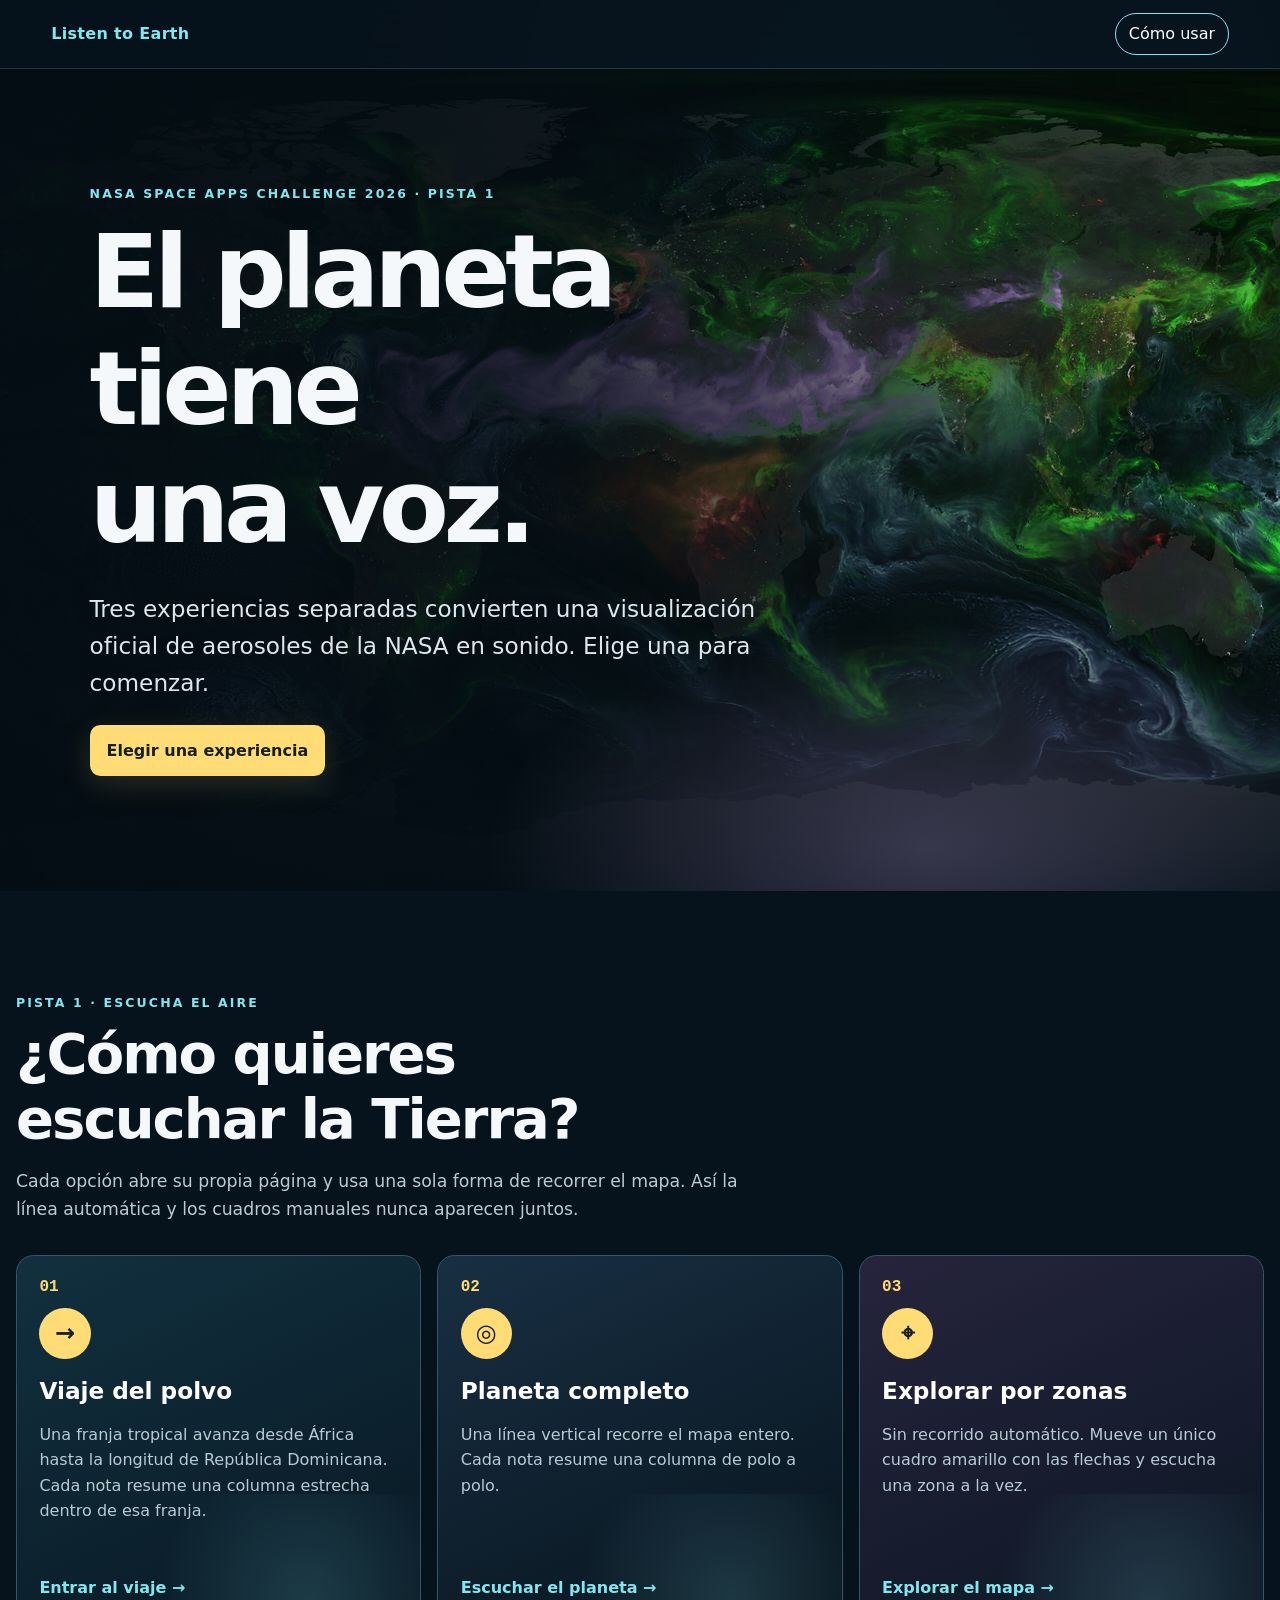
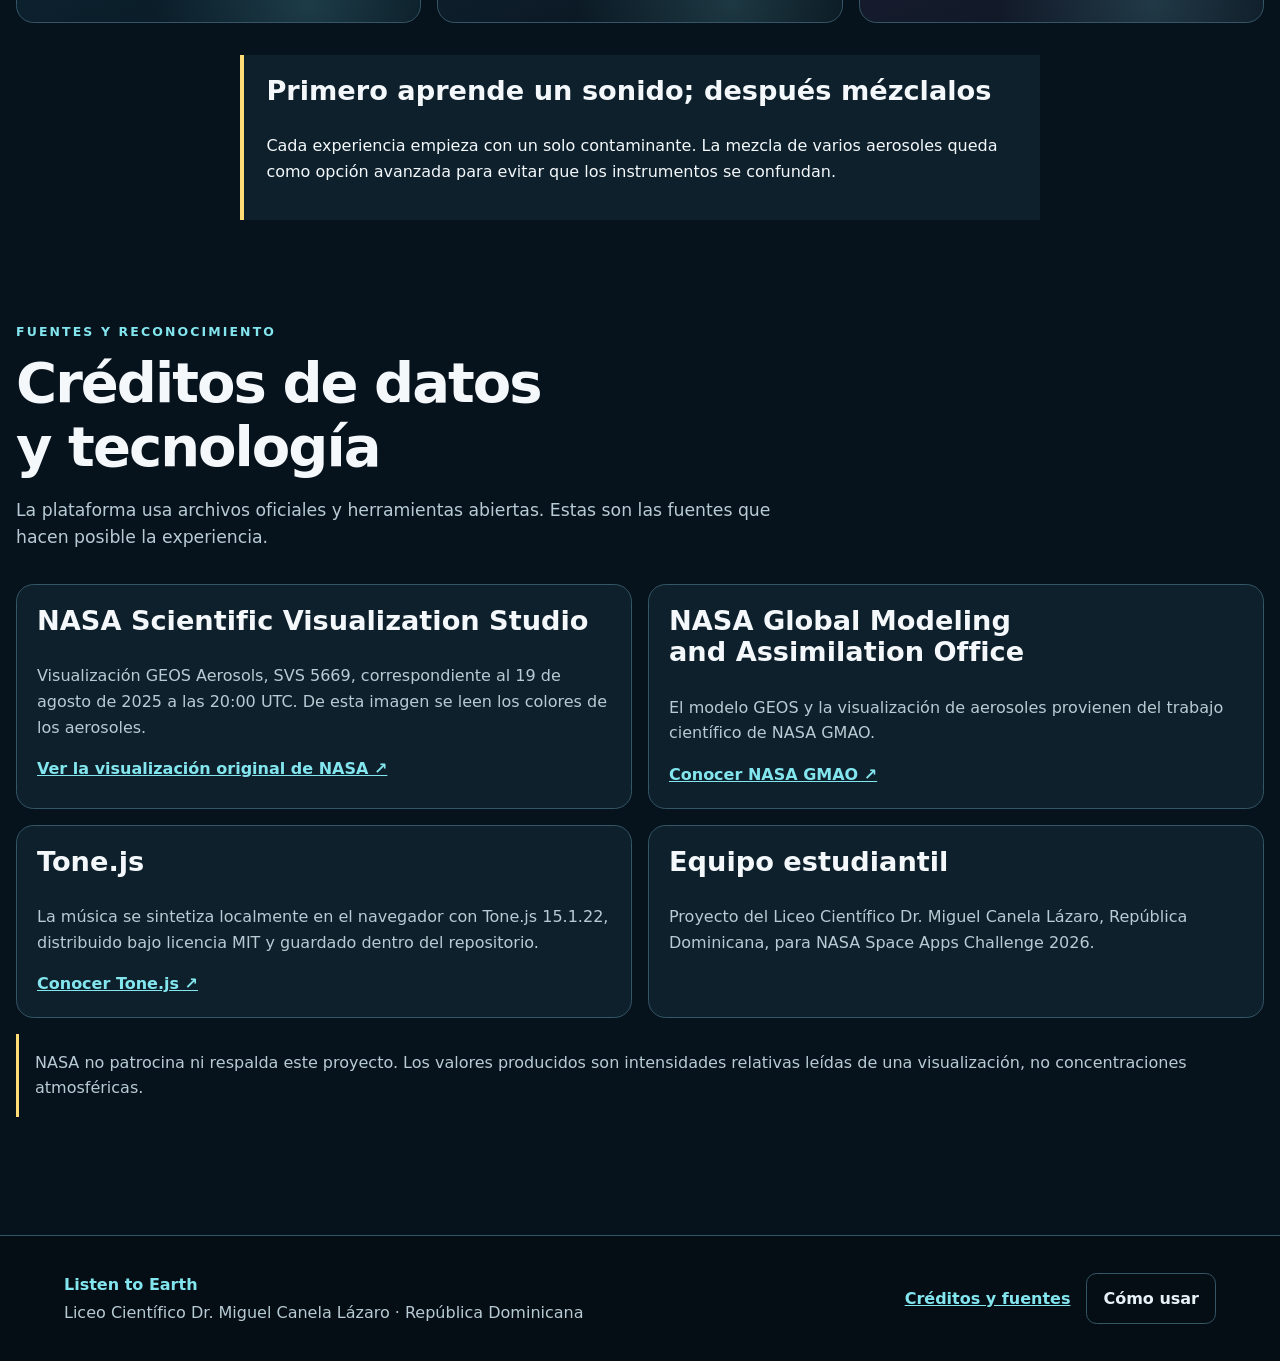
==== commit 5f7897d8: "Separar recorridos, exploración y créditos" ====
--- a/docs/index.html
+++ b/docs/index.html
@@ -3,180 +3,87 @@
 <head>
   <meta charset="utf-8">
   <meta name="viewport" content="width=device-width, initial-scale=1">
-  <meta name="description" content="Escucha una visualización de aerosoles de la NASA convertida en música y explora el planeta con el teclado.">
+  <meta name="description" content="Elige una experiencia para escuchar los aerosoles del planeta con datos de la NASA.">
   <meta name="theme-color" content="#07131c">
   <title>Listen to Earth</title>
   <link rel="stylesheet" href="css/styles.css">
   <link rel="preload" as="image" href="assets/aerosols_5669_1920x1080.png">
   <script defer src="js/strings.es.js"></script>
-  <script defer src="js/config.js"></script>
-  <script defer src="js/image-data.js"></script>
-  <script defer src="js/decomposition.js"></script>
-  <script defer src="js/selection.js"></script>
-  <script defer src="vendor/tone.js"></script>
-  <script defer src="js/audio.js"></script>
-  <script defer src="js/grid.js"></script>
-  <script defer src="js/scan.js"></script>
-  <script defer src="js/app.js"></script>
+  <script defer src="js/landing.js"></script>
 </head>
-<body>
-  <a class="skip" href="#content" data-text="skip"></a>
+<body class="landing-page">
+  <a class="skip" href="#experiences" data-text="skip"></a>
   <header class="site-header">
-    <a class="brand" href="#top" data-text="title"></a>
-    <nav data-label="navLabel" aria-label="">
-      <a href="#experience" data-text="navListen"></a>
-      <a href="#map-explorer" data-text="navExplore"></a>
-      <button class="nav-guide" type="button" data-guide-open data-text="openGuide"></button>
-    </nav>
+    <a class="brand" href="index.html" data-text="title"></a>
+    <button class="nav-guide" type="button" data-guide-open data-text="openGuide"></button>
   </header>
-
-  <main id="content" tabindex="-1">
-    <section id="top" class="hero" aria-labelledby="hero-title">
+  <main>
+    <section class="hero landing-hero" aria-labelledby="hero-title">
       <div class="hero-content">
         <p class="eyebrow" data-text="heroEyebrow"></p>
         <h1 id="hero-title" data-text="heroTitle"></h1>
-        <p class="hero-lead" data-text="heroLead"></p>
-        <div class="hero-actions">
-          <a class="button primary" href="#experience" data-text="heroStart"></a>
-          <button class="button secondary" type="button" data-guide-open data-text="openGuide"></button>
-        </div>
-        <ul class="hero-facts" data-label="heroFactsLabel" aria-label="">
-          <li data-text="heroFactData"></li><li data-text="heroFactSound"></li><li data-text="heroFactKeyboard"></li>
-        </ul>
+        <p class="hero-lead" data-text="landingLead"></p>
+        <a class="button primary" href="#experiences" data-text="landingChoose"></a>
       </div>
     </section>
 
-    <div class="page-shell">
-      <p id="status" class="status" role="status" aria-live="polite" aria-atomic="true"></p>
-      <button id="retry" class="button secondary" type="button" data-text="retry" hidden></button>
+    <section id="experiences" class="experience-chooser" aria-labelledby="chooser-title">
+      <div class="chooser-heading">
+        <p class="eyebrow" data-text="chooserEyebrow"></p>
+        <h2 id="chooser-title" data-text="chooserTitle"></h2>
+        <p data-text="chooserIntro"></p>
+      </div>
+      <div class="experience-cards">
+        <a class="experience-card journey-card" href="escuchar.html?modo=viaje">
+          <span class="experience-number" aria-hidden="true">01</span>
+          <span class="experience-icon" aria-hidden="true">→</span>
+          <strong data-text="modeJourneyTitle"></strong>
+          <span data-text="landingJourneyDescription"></span>
+          <span class="card-action" data-text="enterJourney"></span>
+        </a>
+        <a class="experience-card world-card" href="escuchar.html?modo=planeta">
+          <span class="experience-number" aria-hidden="true">02</span>
+          <span class="experience-icon" aria-hidden="true">◎</span>
+          <strong data-text="modeWorldTitle"></strong>
+          <span data-text="landingWorldDescription"></span>
+          <span class="card-action" data-text="enterWorld"></span>
+        </a>
+        <a class="experience-card explore-card" href="escuchar.html?modo=explorar">
+          <span class="experience-number" aria-hidden="true">03</span>
+          <span class="experience-icon" aria-hidden="true">⌖</span>
+          <strong data-text="landingExploreTitle"></strong>
+          <span data-text="landingExploreDescription"></span>
+          <span class="card-action" data-text="enterExplore"></span>
+        </a>
+      </div>
+      <div class="landing-note">
+        <h3 data-text="landingSoundTitle"></h3>
+        <p data-text="landingSoundNote"></p>
+      </div>
+    </section>
 
-      <section id="experience" class="section-block" aria-labelledby="scan-title">
-        <div class="section-heading"><p class="section-number" aria-hidden="true">01</p><div>
-          <p class="eyebrow" data-text="scanEyebrow"></p><h2 id="scan-title" data-text="scanTitle"></h2><p data-text="scanIntro"></p>
-        </div></div>
-        <fieldset id="scan-controls" class="scan-panel" disabled>
-          <legend class="visually-hidden" data-text="scanControls"></legend>
-          <input id="scan-mode" type="hidden" value="journey">
-          <div class="mode-picker" role="group" data-label="modePickerLabel" aria-label="">
-            <button id="mode-journey" class="mode-card" type="button" aria-pressed="true">
-              <span class="mode-icon" aria-hidden="true">→</span><strong data-text="modeJourneyTitle"></strong><span data-text="modeJourneyDescription"></span>
-            </button>
-            <button id="mode-world" class="mode-card" type="button" aria-pressed="false">
-              <span class="mode-icon" aria-hidden="true">◎</span><strong data-text="modeWorldTitle"></strong><span data-text="modeWorldDescription"></span>
-            </button>
-          </div>
-          <div class="transport">
-            <button id="scan-play" class="button primary" type="button" data-text="scanPlay"></button>
-            <button id="scan-repeat" class="button secondary" type="button" data-text="scanRepeat"></button>
-            <button id="scan-stop" class="button ghost" type="button" data-text="stop"></button>
-            <div class="tempo-control"><label for="tempo" data-text="tempoLabel"></label>
-              <input id="tempo" type="range" min="50" max="150" step="10" value="100"><output id="tempo-value" for="tempo"></output>
-            </div>
-          </div>
-        </fieldset>
-        <div class="route-context">
-          <p id="scan-info" data-text="journeyInfo"></p>
-          <div class="progress-row"><label for="scan-progress" data-text="scanProgress"></label><progress id="scan-progress" max="30" value="0"></progress></div>
-          <p id="scan-readout" class="data-readout" data-text="scanIdle"></p>
-        </div>
-        <section id="journey-ending" class="journey-ending" aria-labelledby="journey-ending-title" hidden>
-          <p class="eyebrow" data-text="journeyEndingEyebrow"></p><h3 id="journey-ending-title" data-text="journeyEndingTitle"></h3>
-          <p id="journey-ending-text"></p><p data-text="journeyEndingAction"></p>
-          <button id="hear-ending-salt" class="button primary" type="button" aria-keyshortcuts="7" data-text="hearEndingSalt"></button>
-        </section>
-      </section>
-
-      <section id="map-explorer" class="section-block" aria-labelledby="grid-title">
-        <div class="section-heading"><p class="section-number" aria-hidden="true">02</p><div>
-          <p class="eyebrow" data-text="mapEyebrow"></p><h2 id="grid-title" data-text="gridTitle"></h2><p id="grid-help" data-text="gridHelp"></p>
-        </div></div>
-        <fieldset id="audio-controls" class="audio-toolbar" disabled>
-          <legend class="visually-hidden" data-text="soundControls"></legend>
-          <button id="activate" class="button primary" type="button" data-text="activate"></button>
-          <button id="mute" class="button secondary" type="button" aria-pressed="false" data-text="mute"></button>
-          <button id="stop" class="button ghost" type="button" data-text="stop"></button><p id="audio-state"></p>
-        </fieldset>
-        <figure id="image-panel" class="map-panel" aria-busy="true">
-          <div class="map-view">
-            <canvas id="map" width="1920" height="1080" role="img" aria-describedby="map-description" hidden><span data-text="canvasFallback"></span></canvas>
-            <div id="grid" role="grid" aria-labelledby="grid-title" aria-describedby="grid-help" aria-rowcount="8" aria-colcount="12" hidden></div>
-            <div id="scan-band" aria-hidden="true" hidden></div><div id="scan-line" aria-hidden="true" hidden></div><div id="rd-marker" aria-hidden="true" hidden></div>
-          </div>
-          <figcaption id="map-description" data-text="description"></figcaption>
-        </figure>
-        <div class="explore-grid">
-          <section id="current" class="current-card" aria-labelledby="current-title" hidden>
-            <p class="eyebrow" data-text="currentEyebrow"></p><h3 id="current-title" data-text="currentTitle"></h3><p id="readout"></p>
-            <p id="sound-source" class="source-info" data-text="sourceEmpty"></p>
-          </section>
-          <fieldset id="direction-controls" class="direction-card" disabled>
-            <legend data-text="directions"></legend>
-            <div class="directions">
-              <button id="up" type="button" aria-controls="grid" data-text="upShort"></button><button id="left" type="button" aria-controls="grid" data-text="leftShort"></button>
-              <button id="replay" type="button" aria-controls="grid" data-text="replayShort"></button><button id="right" type="button" aria-controls="grid" data-text="rightShort"></button>
-              <button id="down" type="button" aria-controls="grid" data-text="downShort"></button>
-            </div>
-            <button id="go-rd" class="rd-button" type="button" aria-controls="grid current" aria-keyshortcuts="R" data-text="goDominicanRepublic"></button>
-          </fieldset>
-        </div>
-        <p class="shortcut-line" data-text="shortcuts"></p>
-      </section>
-
-      <section id="aerosols" class="section-block" aria-labelledby="selection-title">
-        <div class="section-heading"><p class="section-number" aria-hidden="true">03</p><div>
-          <p class="eyebrow" data-text="mixerEyebrow"></p><h2 id="selection-title" data-text="selectionTitle"></h2><p id="selection-help" data-text="selectionHelp"></p>
-        </div></div>
-        <fieldset id="aerosol-controls" class="aerosol-controls" aria-describedby="selection-help">
-          <legend class="visually-hidden" data-text="selectionTitle"></legend>
-          <div class="aerosol-grid">
-            <div class="aerosol-card aerosol-dust"><div class="instrument-choice"><input id="aerosol-dust" type="checkbox" checked aria-keyshortcuts="4"><label for="aerosol-dust" data-text="toggleDust"></label></div>
-              <label for="volume-dust" data-text="volumeDust"></label><div class="volume-row"><input id="volume-dust" type="range" min="0" max="100" step="1" value="50"><output id="volume-value-dust" for="volume-dust"></output></div></div>
-            <div class="aerosol-card aerosol-carbon"><div class="instrument-choice"><input id="aerosol-blackCarbon" type="checkbox" aria-keyshortcuts="5"><label for="aerosol-blackCarbon" data-text="toggleBlackCarbon"></label></div>
-              <label for="volume-blackCarbon" data-text="volumeBlackCarbon"></label><div class="volume-row"><input id="volume-blackCarbon" type="range" min="0" max="100" step="1" value="50"><output id="volume-value-blackCarbon" for="volume-blackCarbon"></output></div></div>
-            <div class="aerosol-card aerosol-sulfate"><div class="instrument-choice"><input id="aerosol-sulfate" type="checkbox" aria-keyshortcuts="6"><label for="aerosol-sulfate" data-text="toggleSulfate"></label></div>
-              <label for="volume-sulfate" data-text="volumeSulfate"></label><div class="volume-row"><input id="volume-sulfate" type="range" min="0" max="100" step="1" value="50"><output id="volume-value-sulfate" for="volume-sulfate"></output></div></div>
-            <div class="aerosol-card aerosol-salt"><div class="instrument-choice"><input id="aerosol-seaSalt" type="checkbox" aria-keyshortcuts="7"><label for="aerosol-seaSalt" data-text="toggleSeaSalt"></label></div>
-              <label for="volume-seaSalt" data-text="volumeSeaSalt"></label><div class="volume-row"><input id="volume-seaSalt" type="range" min="0" max="100" step="1" value="50"><output id="volume-value-seaSalt" for="volume-seaSalt"></output></div></div>
-          </div>
-          <div class="mixer-footer"><button id="toggle-all" class="button secondary" type="button" aria-keyshortcuts="8" data-text="allAerosols"></button><p id="selection-summary"></p></div>
-        </fieldset>
-        <details class="compact-details"><summary data-text="mixerDetails"></summary><p data-text="selectionTiming"></p><p data-text="timbreNote"></p></details>
-      </section>
-
-      <section id="science" class="section-block science-block" aria-labelledby="science-title">
-        <div class="section-heading"><p class="section-number" aria-hidden="true">04</p><div>
-          <p class="eyebrow" data-text="scienceEyebrow"></p><h2 id="science-title" data-text="scienceTitle"></h2><p data-text="scienceIntro"></p>
-        </div></div>
-        <img class="colorbar" src="assets/aerosols_5669_colorbar.png" width="1500" height="300" loading="lazy" decoding="async" data-alt="legendAlt" alt="">
-        <div class="data-details">
-          <details id="grid-table" hidden><summary data-text="tableSummary"></summary><div class="table-scroll" role="region" aria-labelledby="grid-caption" tabindex="0"><table>
-            <caption id="grid-caption" data-text="gridCaption"></caption><thead><tr><th scope="col" data-text="position"></th><th scope="col" data-text="coordinatesHeading"></th><th scope="col" data-text="blackCarbon"></th><th scope="col" data-text="dust"></th><th scope="col" data-text="seaSalt"></th><th scope="col" data-text="sulfate"></th><th scope="col" data-text="residual"></th><th scope="col" data-text="soundHeading"></th></tr></thead><tbody id="grid-rows"></tbody>
-          </table></div></details>
-          <details id="scan-table" hidden><summary data-text="scanTableSummary"></summary><div class="table-scroll" role="region" aria-labelledby="scan-caption" tabindex="0"><table>
-            <caption id="scan-caption" data-text="scanCaption"></caption><thead><tr><th scope="col" data-text="scanStep"></th><th scope="col" data-text="longitude"></th><th scope="col" data-text="blackCarbon"></th><th scope="col" data-text="dust"></th><th scope="col" data-text="seaSalt"></th><th scope="col" data-text="sulfate"></th><th scope="col" data-text="residual"></th><th scope="col" data-text="soundHeading"></th></tr></thead><tbody id="scan-rows"></tbody>
-          </table></div></details>
-          <details id="diagnostics"><summary data-text="diagnostics"></summary><section id="checks" aria-labelledby="checks-title" hidden><h3 id="checks-title" data-text="checksTitle"></h3><p data-text="guardDescription"></p><div class="table-scroll" role="region" aria-labelledby="checks-title" tabindex="0"><table>
-            <caption data-text="tableCaption"></caption><thead><tr><th scope="col" data-text="zone"></th><th scope="col" data-text="blackCarbon"></th><th scope="col" data-text="dust"></th><th scope="col" data-text="seaSalt"></th><th scope="col" data-text="sulfate"></th><th scope="col" data-text="residual"></th><th scope="col" data-text="candidate"></th><th scope="col" data-text="result"></th></tr></thead><tbody id="check-rows"></tbody>
-          </table></div></section></details>
-        </div>
-        <div class="limitations"><p data-text="limitation"></p><p data-text="uncertainty"></p></div>
-        <p class="development" data-text="stageLimit"></p>
-        <noscript>Activa JavaScript para explorar la imagen y generar sonido. La aplicación usa archivos locales y no requiere cuentas.</noscript>
-      </section>
-    </div>
+    <section id="credits" class="credits-section" aria-labelledby="credits-title">
+      <div class="chooser-heading"><p class="eyebrow" data-text="creditsEyebrow"></p><h2 id="credits-title" data-text="creditsTitle"></h2><p data-text="creditsIntro"></p></div>
+      <div class="credits-grid">
+        <article><h3 data-text="creditsNasaTitle"></h3><p data-text="creditsNasaText"></p><a href="https://svs.gsfc.nasa.gov/5669/" target="_blank" rel="noopener" data-text="creditsNasaLink"></a></article>
+        <article><h3 data-text="creditsGmaoTitle"></h3><p data-text="creditsGmaoText"></p><a href="https://gmao.gsfc.nasa.gov/" target="_blank" rel="noopener" data-text="creditsGmaoLink"></a></article>
+        <article><h3 data-text="creditsToneTitle"></h3><p data-text="creditsToneText"></p><a href="https://tonejs.github.io/" target="_blank" rel="noopener" data-text="creditsToneLink"></a></article>
+        <article><h3 data-text="creditsTeamTitle"></h3><p data-text="creditsTeamText"></p></article>
+      </div>
+      <p class="credits-disclaimer" data-text="creditsDisclaimer"></p>
+    </section>
   </main>
 
   <dialog id="guide-dialog" class="guide-dialog" aria-labelledby="guide-title">
     <div class="guide-header"><div><p class="eyebrow" data-text="guideEyebrow"></p><h2 id="guide-title" data-text="guideTitle"></h2></div><button id="guide-close" class="icon-button" type="button" data-text="closeGuide"></button></div>
-    <p data-text="guideIntro"></p>
+    <p data-text="landingGuideIntro"></p>
     <ol class="guide-steps">
-      <li><strong data-text="guideStep1Title"></strong><span data-text="guideStep1"></span></li><li><strong data-text="guideStep2Title"></strong><span data-text="guideStep2"></span></li>
-      <li><strong data-text="guideStep3Title"></strong><span data-text="guideStep3"></span></li><li><strong data-text="guideStep4Title"></strong><span data-text="guideStep4"></span></li>
+      <li><strong data-text="landingGuide1Title"></strong><span data-text="landingGuide1"></span></li>
+      <li><strong data-text="landingGuide2Title"></strong><span data-text="landingGuide2"></span></li>
+      <li><strong data-text="landingGuide3Title"></strong><span data-text="landingGuide3"></span></li>
     </ol>
-    <h3 data-text="guideKeysTitle"></h3>
-    <dl class="key-list"><div><dt>P</dt><dd data-text="guideKeyP"></dd></div><div><dt>V</dt><dd data-text="guideKeyV"></dd></div><div><dt>R</dt><dd data-text="guideKeyR"></dd></div><div><dt>4–8</dt><dd data-text="guideKeyAerosols"></dd></div><div><dt>M</dt><dd data-text="guideKeyM"></dd></div><div><dt>Esc</dt><dd data-text="guideKeyEsc"></dd></div></dl>
   </dialog>
 
-  <footer><div><p class="footer-brand" data-text="title"></p><p data-text="footer"></p></div><button class="button ghost" type="button" data-guide-open data-text="openGuide"></button></footer>
+  <footer><div><p class="footer-brand" data-text="title"></p><p data-text="footer"></p></div><div class="footer-actions"><a href="#credits" data-text="creditsNav"></a><button class="button ghost" type="button" data-guide-open data-text="openGuide"></button></div></footer>
 </body>
 </html>
--- a/docs/css/styles.css
+++ b/docs/css/styles.css
@@ -57,6 +57,25 @@
 button[aria-pressed="true"] { border-color: var(--yellow); }
 
 .page-shell { width: min(100% - 2rem, 78rem); margin-inline: auto; }
+.experience-page > main > .hero { display: none; }
+.experience-banner { padding: clamp(3rem, 7vw, 5.5rem) 0 1.5rem; border-bottom: 1px solid rgb(131 230 239 / 18%); }
+.experience-banner h1 { max-width: 15ch; font-size: clamp(2.6rem, 7vw, 5rem); }
+.experience-banner > p:last-of-type { max-width: 48rem; color: var(--muted); font-size: 1.12rem; }
+.back-link, .alternate-link { display: inline-flex; margin-bottom: 1.2rem; color: var(--cyan); font-weight: 750; }
+.alternate-link { margin: 1rem 0 0; padding: .55rem .8rem; border: 1px solid var(--line); border-radius: .55rem; text-decoration: none; }
+.experience-page .mode-picker { display: none; }
+body[data-experience="journey"] #grid,
+body[data-experience="world"] #grid,
+body[data-experience="journey"] .explore-grid,
+body[data-experience="world"] .explore-grid,
+body[data-experience="journey"] .shortcut-line,
+body[data-experience="world"] .shortcut-line,
+body[data-experience="journey"] #grid-table,
+body[data-experience="world"] #grid-table { display: none !important; }
+body[data-experience="explore"] #experience,
+body[data-experience="explore"] #scan-table,
+body[data-experience="explore"] #scan-band,
+body[data-experience="explore"] #scan-line { display: none !important; }
 .status { min-height: 1.8rem; margin: 1rem 0 0; color: var(--cyan); }
 .section-block { padding-block: clamp(4rem, 8vw, 7rem); border-bottom: 1px solid rgb(131 230 239 / 18%); scroll-margin-top: 4.5rem; }
 .section-heading { display: grid; grid-template-columns: auto minmax(0, 1fr); gap: clamp(1rem, 4vw, 2.5rem); align-items: start; margin-bottom: 2rem; }
@@ -111,6 +130,10 @@
 .shortcut-line { padding: .7rem 1rem; color: var(--muted); font-size: .9rem; }
 
 .aerosol-controls { padding: 1rem; border: 1px solid var(--line); border-radius: var(--radius); background: var(--surface); }
+.listening-mode { display: flex; align-items: center; justify-content: space-between; gap: 1rem; padding: .2rem .2rem 1rem; margin-bottom: 1rem; border-bottom: 1px solid var(--line); }
+.listening-mode p { margin: .2rem 0 0; color: var(--muted); }
+.mix-switch { display: flex; align-items: center; gap: .55rem; min-height: 44px; padding: .5rem .8rem; border: 1px solid var(--line); border-radius: 999px; cursor: pointer; white-space: nowrap; }
+.mix-switch input { width: 1.3rem; height: 1.3rem; accent-color: var(--yellow); }
 .aerosol-grid { display: grid; grid-template-columns: repeat(2, minmax(0, 1fr)); gap: .8rem; }
 .aerosol-card { position: relative; padding: 1.1rem; border: 1px solid var(--line); border-top: 4px solid var(--cyan); border-radius: .8rem; background: rgb(5 19 28 / 65%); }
 .aerosol-dust { border-top-color: var(--purple); } .aerosol-carbon { border-top-color: var(--orange); } .aerosol-sulfate { border-top-color: var(--green); } .aerosol-salt { border-top-color: #91bec0; }
@@ -157,11 +180,41 @@
 footer { display: flex; justify-content: space-between; align-items: center; gap: 1rem; padding: 2rem clamp(1rem, 5vw, 4rem); border-top: 1px solid var(--line); background: #050e15; color: var(--muted); }
 footer p { margin: .2rem 0; }
 .footer-brand { color: var(--cyan); font-weight: 800; }
+.footer-actions { display: flex; align-items: center; gap: 1rem; flex-wrap: wrap; }
+.footer-actions a { color: var(--cyan); font-weight: 750; }
+
+.experience-chooser { width: min(100% - 2rem, 78rem); margin-inline: auto; padding: clamp(4rem, 8vw, 7rem) 0; }
+.chooser-heading { max-width: 48rem; margin-bottom: 2rem; }
+.chooser-heading > p:last-child { color: var(--muted); font-size: 1.08rem; }
+.experience-cards { display: grid; grid-template-columns: repeat(3, minmax(0, 1fr)); gap: 1rem; }
+.experience-card { min-height: 23rem; display: grid; grid-template-rows: auto auto auto 1fr auto; gap: .8rem; position: relative; overflow: hidden; padding: 1.4rem; border: 1px solid var(--line); border-radius: var(--radius); color: #fff; text-decoration: none; background: linear-gradient(155deg, #12303f, #081823); transition: transform .2s ease, border-color .2s ease; }
+.experience-card::before { content: ""; position: absolute; inset: auto -25% -25% 20%; height: 60%; background: radial-gradient(circle, rgb(131 230 239 / 16%), transparent 65%); }
+.experience-card:hover { transform: translateY(-4px); border-color: var(--cyan); }
+.experience-number { color: var(--yellow); font: 800 1rem/1 ui-monospace, monospace; }
+.experience-icon { display: grid; place-items: center; width: 3.2rem; height: 3.2rem; border-radius: 50%; background: var(--yellow); color: #172028; font-size: 1.5rem; font-weight: 900; }
+.experience-card strong { font-size: 1.45rem; }
+.experience-card > span:nth-of-type(3) { color: var(--muted); }
+.card-action { align-self: end; color: var(--cyan); font-weight: 800; }
+.world-card { background: linear-gradient(155deg, #182f43, #07131c); }
+.explore-card { background: linear-gradient(155deg, #26243d, #0b1622); }
+.landing-note { max-width: 50rem; margin: 2rem auto 0; padding: 1.2rem 1.4rem; border-left: 4px solid var(--yellow); background: var(--surface); }
+.landing-note h3 { margin-top: 0; }
+.credits-section { width: min(100% - 2rem, 78rem); margin-inline: auto; padding: 0 0 clamp(4rem, 8vw, 7rem); }
+.credits-grid { display: grid; grid-template-columns: repeat(2, minmax(0, 1fr)); gap: 1rem; }
+.credits-grid article { padding: 1.25rem; border: 1px solid var(--line); border-radius: var(--radius); background: var(--surface); }
+.credits-grid h3 { margin-top: 0; }
+.credits-grid p { color: var(--muted); }
+.credits-grid a { color: var(--cyan); font-weight: 750; }
+.credits-disclaimer { max-width: none; margin-top: 1rem; padding: 1rem; border-left: 3px solid var(--yellow); color: var(--muted); }
 
 @media (max-width: 760px) {
   .site-header nav a { display: none; }
   .hero { min-height: 44rem; padding-top: 5rem; background-image: linear-gradient(0deg, var(--bg) 0%, rgb(4 13 20 / 60%) 60%, rgb(4 13 20 / 35%) 100%), url('../assets/aerosols_5669_1920x1080.png'); background-position: center, 58% center; }
   .mode-picker, .aerosol-grid, .explore-grid, .limitations { grid-template-columns: 1fr; }
+  .experience-cards { grid-template-columns: 1fr; }
+  .credits-grid { grid-template-columns: 1fr; }
+  .experience-card { min-height: 17rem; }
+  .listening-mode { align-items: flex-start; flex-direction: column; }
   .mode-card { min-height: 8rem; }
   .progress-row { grid-template-columns: 1fr; gap: .3rem; }
   .audio-toolbar p { flex-basis: 100%; margin-left: 0; }
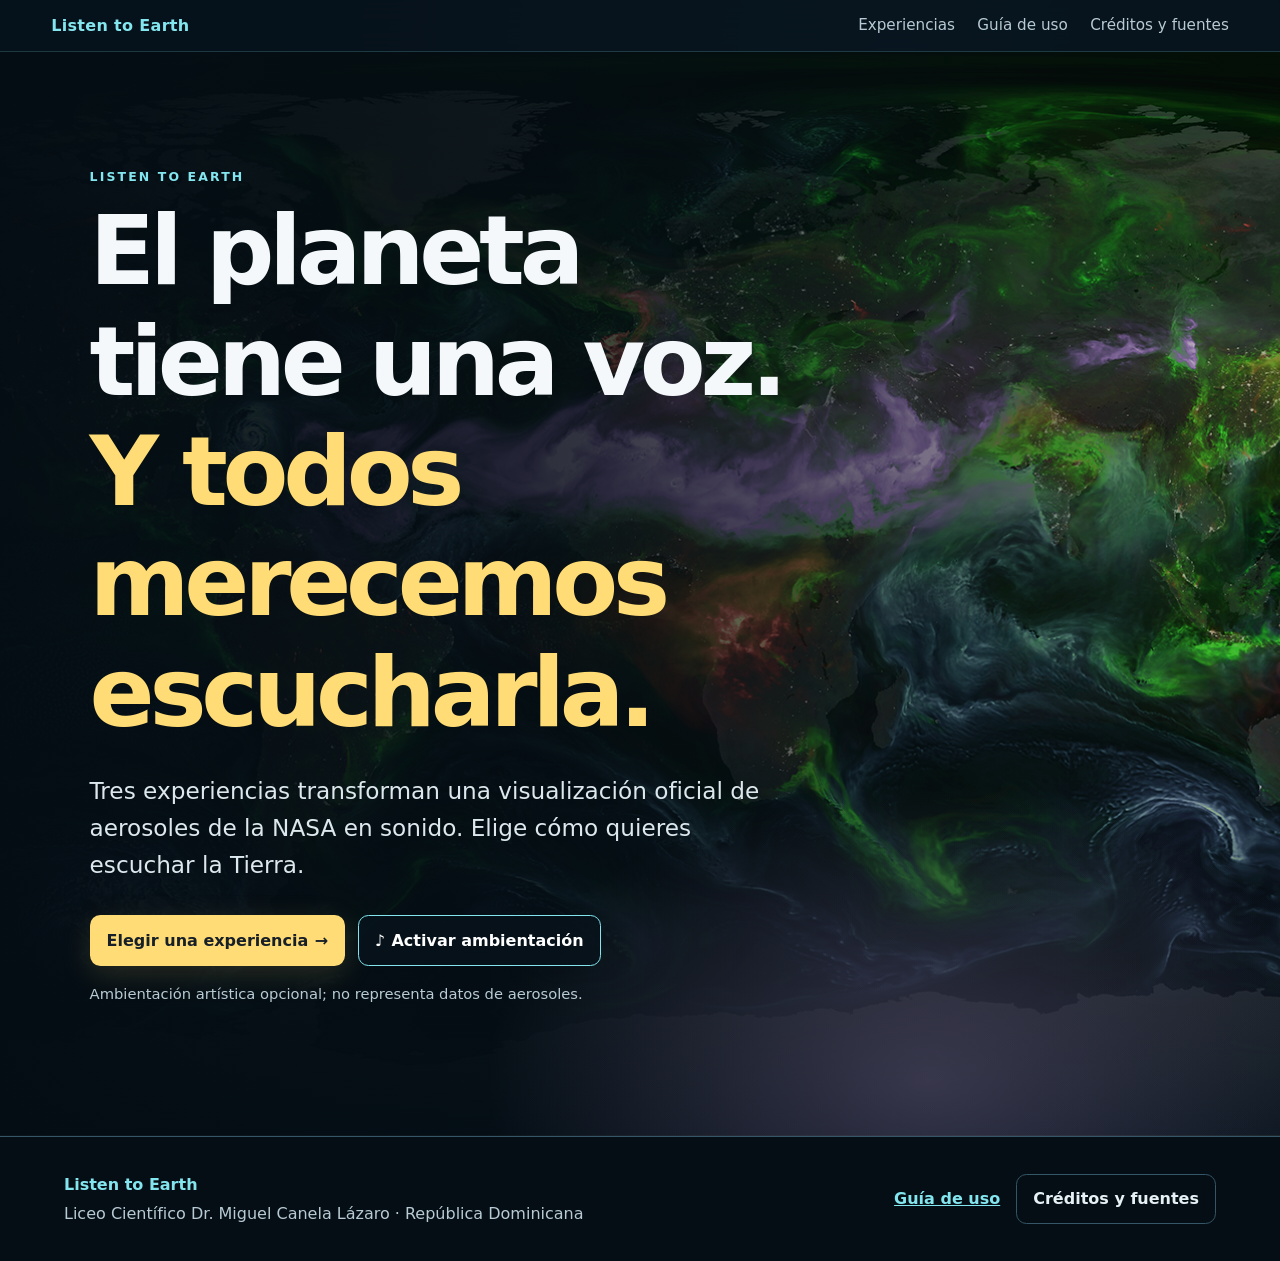
==== commit 1ac163b8: "Separar páginas y añadir ambientación de portada" ====
--- a/docs/index.html
+++ b/docs/index.html
@@ -3,87 +3,41 @@
 <head>
   <meta charset="utf-8">
   <meta name="viewport" content="width=device-width, initial-scale=1">
-  <meta name="description" content="Elige una experiencia para escuchar los aerosoles del planeta con datos de la NASA.">
+  <meta name="description" content="Escucha una visualización oficial de aerosoles de la NASA convertida en sonido.">
   <meta name="theme-color" content="#07131c">
   <title>Listen to Earth</title>
   <link rel="stylesheet" href="css/styles.css">
   <link rel="preload" as="image" href="assets/aerosols_5669_1920x1080.png">
-  <script defer src="js/strings.es.js"></script>
-  <script defer src="js/landing.js"></script>
+  <script defer src="vendor/tone.js"></script>
+  <script defer src="js/ambient.js"></script>
 </head>
-<body class="landing-page">
-  <a class="skip" href="#experiences" data-text="skip"></a>
+<body class="landing-page simple-landing">
+  <a class="skip" href="#hero-title">Ir al contenido</a>
   <header class="site-header">
-    <a class="brand" href="index.html" data-text="title"></a>
-    <button class="nav-guide" type="button" data-guide-open data-text="openGuide"></button>
+    <a class="brand" href="index.html">Listen to Earth</a>
+    <nav aria-label="Navegación principal">
+      <a href="experiencias.html">Experiencias</a>
+      <a href="guia.html">Guía de uso</a>
+      <a href="creditos.html">Créditos y fuentes</a>
+    </nav>
   </header>
   <main>
     <section class="hero landing-hero" aria-labelledby="hero-title">
       <div class="hero-content">
-        <p class="eyebrow" data-text="heroEyebrow"></p>
-        <h1 id="hero-title" data-text="heroTitle"></h1>
-        <p class="hero-lead" data-text="landingLead"></p>
-        <a class="button primary" href="#experiences" data-text="landingChoose"></a>
+        <p class="eyebrow">Listen to Earth</p>
+        <h1 id="hero-title"><span>El planeta tiene una voz.</span><span>Y todos merecemos escucharla.</span></h1>
+        <p class="hero-lead">Tres experiencias transforman una visualización oficial de aerosoles de la NASA en sonido. Elige cómo quieres escuchar la Tierra.</p>
+        <div class="hero-actions landing-actions">
+          <a class="button primary" href="experiencias.html">Elegir una experiencia <span aria-hidden="true">→</span></a>
+          <button id="ambient-toggle" class="button sound-button" type="button" aria-pressed="false"><span aria-hidden="true">♪</span> Activar ambientación</button>
+        </div>
+        <p id="ambient-status" class="ambient-status" role="status" aria-live="polite">Ambientación artística opcional; no representa datos de aerosoles.</p>
       </div>
     </section>
-
-    <section id="experiences" class="experience-chooser" aria-labelledby="chooser-title">
-      <div class="chooser-heading">
-        <p class="eyebrow" data-text="chooserEyebrow"></p>
-        <h2 id="chooser-title" data-text="chooserTitle"></h2>
-        <p data-text="chooserIntro"></p>
-      </div>
-      <div class="experience-cards">
-        <a class="experience-card journey-card" href="escuchar.html?modo=viaje">
-          <span class="experience-number" aria-hidden="true">01</span>
-          <span class="experience-icon" aria-hidden="true">→</span>
-          <strong data-text="modeJourneyTitle"></strong>
-          <span data-text="landingJourneyDescription"></span>
-          <span class="card-action" data-text="enterJourney"></span>
-        </a>
-        <a class="experience-card world-card" href="escuchar.html?modo=planeta">
-          <span class="experience-number" aria-hidden="true">02</span>
-          <span class="experience-icon" aria-hidden="true">◎</span>
-          <strong data-text="modeWorldTitle"></strong>
-          <span data-text="landingWorldDescription"></span>
-          <span class="card-action" data-text="enterWorld"></span>
-        </a>
-        <a class="experience-card explore-card" href="escuchar.html?modo=explorar">
-          <span class="experience-number" aria-hidden="true">03</span>
-          <span class="experience-icon" aria-hidden="true">⌖</span>
-          <strong data-text="landingExploreTitle"></strong>
-          <span data-text="landingExploreDescription"></span>
-          <span class="card-action" data-text="enterExplore"></span>
-        </a>
-      </div>
-      <div class="landing-note">
-        <h3 data-text="landingSoundTitle"></h3>
-        <p data-text="landingSoundNote"></p>
-      </div>
-    </section>
-
-    <section id="credits" class="credits-section" aria-labelledby="credits-title">
-      <div class="chooser-heading"><p class="eyebrow" data-text="creditsEyebrow"></p><h2 id="credits-title" data-text="creditsTitle"></h2><p data-text="creditsIntro"></p></div>
-      <div class="credits-grid">
-        <article><h3 data-text="creditsNasaTitle"></h3><p data-text="creditsNasaText"></p><a href="https://svs.gsfc.nasa.gov/5669/" target="_blank" rel="noopener" data-text="creditsNasaLink"></a></article>
-        <article><h3 data-text="creditsGmaoTitle"></h3><p data-text="creditsGmaoText"></p><a href="https://gmao.gsfc.nasa.gov/" target="_blank" rel="noopener" data-text="creditsGmaoLink"></a></article>
-        <article><h3 data-text="creditsToneTitle"></h3><p data-text="creditsToneText"></p><a href="https://tonejs.github.io/" target="_blank" rel="noopener" data-text="creditsToneLink"></a></article>
-        <article><h3 data-text="creditsTeamTitle"></h3><p data-text="creditsTeamText"></p></article>
-      </div>
-      <p class="credits-disclaimer" data-text="creditsDisclaimer"></p>
-    </section>
   </main>
-
-  <dialog id="guide-dialog" class="guide-dialog" aria-labelledby="guide-title">
-    <div class="guide-header"><div><p class="eyebrow" data-text="guideEyebrow"></p><h2 id="guide-title" data-text="guideTitle"></h2></div><button id="guide-close" class="icon-button" type="button" data-text="closeGuide"></button></div>
-    <p data-text="landingGuideIntro"></p>
-    <ol class="guide-steps">
-      <li><strong data-text="landingGuide1Title"></strong><span data-text="landingGuide1"></span></li>
-      <li><strong data-text="landingGuide2Title"></strong><span data-text="landingGuide2"></span></li>
-      <li><strong data-text="landingGuide3Title"></strong><span data-text="landingGuide3"></span></li>
-    </ol>
-  </dialog>
-
-  <footer><div><p class="footer-brand" data-text="title"></p><p data-text="footer"></p></div><div class="footer-actions"><a href="#credits" data-text="creditsNav"></a><button class="button ghost" type="button" data-guide-open data-text="openGuide"></button></div></footer>
+  <footer>
+    <div><p class="footer-brand">Listen to Earth</p><p>Liceo Científico Dr. Miguel Canela Lázaro · República Dominicana</p></div>
+    <div class="footer-actions"><a href="guia.html">Guía de uso</a><a class="button ghost" href="creditos.html">Créditos y fuentes</a></div>
+  </footer>
 </body>
 </html>
--- a/docs/css/styles.css
+++ b/docs/css/styles.css
@@ -235,3 +235,90 @@
   [role="gridcell"]:focus { outline-color: Highlight; }
   #rd-marker { border: 3px solid Highlight; box-shadow: none; }
 }
+
+/* Arquitectura de páginas: portada, elección, guía, créditos y reproductores. */
+.simple-landing, .static-page { min-height: 100vh; display: flex; flex-direction: column; }
+.simple-landing main, .static-page main { flex: 1; }
+.simple-landing .landing-hero { min-height: calc(100vh - 4.2rem); }
+.simple-landing h1 { max-width: 14ch; font-size: clamp(3rem, 7.5vw, 6.8rem); }
+.simple-landing h1 span { display: block; }
+.simple-landing h1 span:last-child { color: var(--yellow); }
+.landing-actions { align-items: center; }
+.sound-button { border: 1px solid var(--cyan); color: #fff; background: rgb(7 19 28 / 72%); }
+.sound-button[aria-pressed="true"] { background: rgb(131 230 239 / 16%); }
+.ambient-status { margin-top: -1rem; color: var(--muted); font-size: .92rem; }
+
+.standalone-chooser { padding-top: clamp(4rem, 9vw, 8rem); }
+.standalone-chooser .chooser-heading h1, .information-hero h1 { max-width: 14ch; font-size: clamp(2.8rem, 7vw, 5.5rem); }
+.chooser-note { margin: 2rem auto 0; padding: 1rem 1.2rem; border-left: 3px solid var(--yellow); background: var(--surface); color: var(--muted); }
+.chooser-note a { color: var(--cyan); font-weight: 800; }
+
+.information-page { width: min(100% - 2rem, 72rem); margin-inline: auto; padding-bottom: clamp(4rem, 8vw, 7rem); }
+.information-hero { padding: clamp(4rem, 9vw, 8rem) 0 clamp(3rem, 6vw, 5rem); border-bottom: 1px solid var(--line); }
+.information-hero > p:last-of-type { color: var(--muted); font-size: 1.15rem; }
+.information-hero .button { margin-top: 1rem; }
+.guide-section { display: grid; grid-template-columns: 5rem minmax(0, 1fr); gap: 1.5rem; padding: clamp(3rem, 7vw, 5rem) 0; border-bottom: 1px solid var(--line); }
+.guide-section h2 { margin-top: 0; }
+.expanded-steps { padding-left: 1.4rem; }
+.expanded-steps li { padding: 1rem 1.2rem; }
+.full-key-list { grid-template-columns: repeat(2, minmax(0, 1fr)); }
+
+.source-feature { display: grid; grid-template-columns: minmax(0, 1.3fr) minmax(18rem, .7fr); gap: 2rem; align-items: center; padding: clamp(3rem, 7vw, 5rem) 0; border-bottom: 1px solid var(--line); }
+.source-feature h2, .detailed-credits h2, .repository-card h2 { font-size: clamp(1.5rem, 3vw, 2.3rem); }
+.source-feature > div > p:not(.source-kicker), .detailed-credits p, .repository-card p { color: var(--muted); }
+.source-feature img { width: 100%; height: auto; border: 1px solid var(--line); border-radius: var(--radius); background: #02070b; }
+.source-kicker { margin: 0 0 .45rem; color: var(--yellow) !important; font-size: .78rem; font-weight: 850; letter-spacing: .12em; text-transform: uppercase; }
+.source-links { display: flex; flex-wrap: wrap; align-items: center; gap: 1rem; margin-top: 1.4rem; }
+.source-links > a:not(.button) { color: var(--cyan); font-weight: 800; }
+.detailed-credits { margin: clamp(3rem, 7vw, 5rem) 0; }
+.detailed-credits article { display: flex; flex-direction: column; align-items: flex-start; }
+.detailed-credits article > a { margin-top: .35rem; }
+.credit-notice { margin: 2rem 0; padding: 1.3rem 1.5rem; border: 1px solid var(--yellow); border-radius: var(--radius); background: rgb(255 220 117 / 8%); }
+.credit-notice h2 { font-size: 1.5rem; }
+.credit-notice p { color: var(--muted); }
+.repository-card { display: flex; justify-content: space-between; align-items: center; gap: 2rem; padding: 1.5rem; border: 1px solid var(--line); border-radius: var(--radius); background: var(--surface); }
+
+.setup-section { padding-top: 3rem; padding-bottom: 3rem; }
+.setup-section .aerosol-grid { grid-template-columns: repeat(4, minmax(0, 1fr)); }
+.setup-section .aerosol-card { padding: .9rem; }
+.playback-workspace { display: grid; grid-template-columns: minmax(19rem, .62fr) minmax(0, 1.38fr); gap: clamp(1rem, 3vw, 2rem); align-items: start; border-bottom: 1px solid rgb(131 230 239 / 18%); }
+.playback-workspace > .section-block { padding-block: 3rem; border-bottom: 0; }
+.playback-controls .section-heading, .map-section .section-heading { grid-template-columns: 2.5rem minmax(0, 1fr); gap: .8rem; margin-bottom: 1.2rem; }
+.playback-controls .section-heading h2, .map-section .section-heading h2 { font-size: clamp(1.7rem, 3vw, 2.4rem); }
+.playback-controls .scan-panel { padding: 1rem; }
+.playback-controls .transport { align-items: stretch; }
+.playback-controls .transport > .button { width: 100%; }
+.playback-controls .tempo-control { grid-template-columns: 1fr; margin: .4rem 0 0; }
+.playback-controls .tempo-control output { grid-column: 1; }
+.map-section { position: sticky; top: 4.6rem; }
+.map-panel:focus-visible { outline: 4px solid var(--yellow); outline-offset: 5px; }
+body[data-experience="journey"] #audio-controls,
+body[data-experience="world"] #audio-controls { display: none; }
+body[data-experience="explore"] .playback-workspace { grid-template-columns: 1fr; }
+body[data-experience="explore"] .map-section { position: static; }
+body[data-experience="explore"] .map-section .section-heading { grid-template-columns: auto minmax(0, 1fr); gap: clamp(1rem, 4vw, 2.5rem); }
+
+@media (max-width: 1050px) {
+  .setup-section .aerosol-grid { grid-template-columns: repeat(2, minmax(0, 1fr)); }
+  .playback-workspace { grid-template-columns: 1fr; }
+  .map-section { position: static; padding-top: 0 !important; }
+}
+
+@media (max-width: 760px) {
+  .site-header { align-items: flex-start; }
+  .site-header nav { max-width: 68vw; overflow-x: auto; padding: .2rem 0 .45rem; }
+  .site-header nav a { display: inline-block; flex: 0 0 auto; }
+  .simple-landing .landing-hero { min-height: calc(100vh - 4rem); }
+  .simple-landing h1 { font-size: clamp(2.8rem, 14vw, 4.8rem); }
+  .landing-actions .button { width: 100%; }
+  .guide-section, .source-feature { grid-template-columns: 1fr; }
+  .full-key-list { grid-template-columns: 1fr; }
+  .repository-card { align-items: flex-start; flex-direction: column; }
+  .setup-section .aerosol-grid { grid-template-columns: 1fr; }
+}
+
+@media (max-width: 460px) {
+  .site-header { flex-direction: column; }
+  .site-header nav { max-width: 100%; width: 100%; }
+  .information-page { width: min(100% - 1rem, 72rem); }
+}
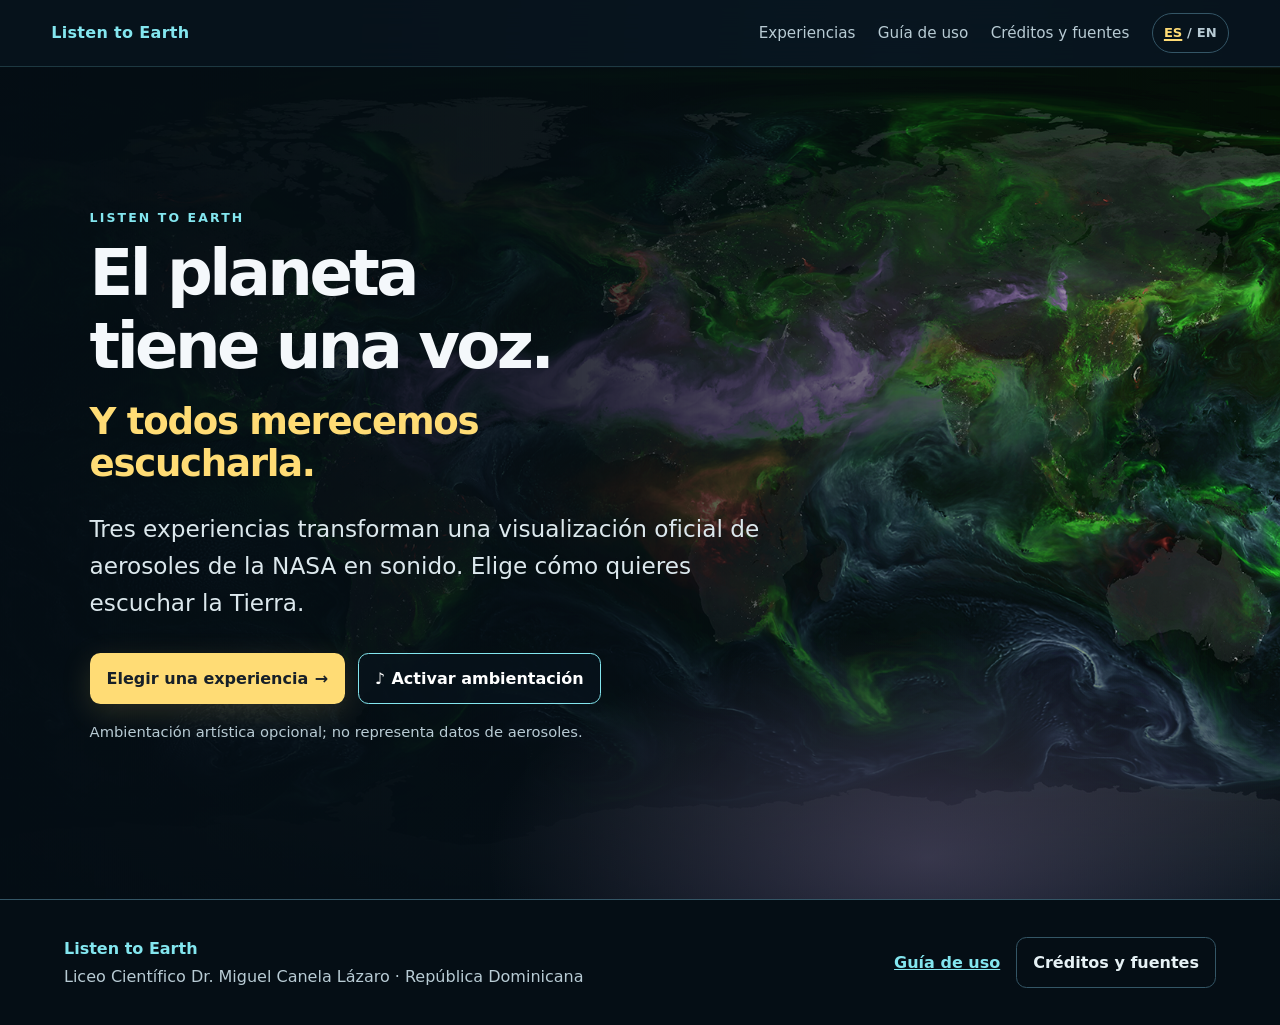
==== commit ed434903: "Añadir versión bilingüe en español e inglés" ====
--- a/docs/index.html
+++ b/docs/index.html
@@ -6,38 +6,42 @@
   <meta name="description" content="Escucha una visualización oficial de aerosoles de la NASA convertida en sonido.">
   <meta name="theme-color" content="#07131c">
   <title>Listen to Earth</title>
+  <link rel="icon" href="assets/favicon.svg" type="image/svg+xml">
   <link rel="stylesheet" href="css/styles.css">
   <link rel="preload" as="image" href="assets/aerosols_5669_1920x1080.png">
+  <script defer src="js/strings.es.js"></script>
+  <script defer src="js/strings.en.js"></script>
+  <script defer src="js/i18n.js"></script>
   <script defer src="vendor/tone.js"></script>
   <script defer src="js/ambient.js"></script>
 </head>
-<body class="landing-page simple-landing">
-  <a class="skip" href="#hero-title">Ir al contenido</a>
+<body class="landing-page simple-landing" data-page-title="pageTitleHome" data-meta-description="metaHome">
+  <a class="skip" href="#hero-title" data-text="skip">Ir al contenido</a>
   <header class="site-header">
     <a class="brand" href="index.html">Listen to Earth</a>
-    <nav aria-label="Navegación principal">
-      <a href="experiencias.html">Experiencias</a>
-      <a href="guia.html">Guía de uso</a>
-      <a href="creditos.html">Créditos y fuentes</a>
+    <nav aria-label="Navegación principal" data-label="navLabel">
+      <a href="experiencias.html" data-text="navExperiences">Experiencias</a>
+      <a href="guia.html" data-text="navGuide">Guía de uso</a>
+      <a href="creditos.html" data-text="creditsNav">Créditos y fuentes</a>
     </nav>
   </header>
   <main>
     <section class="hero landing-hero" aria-labelledby="hero-title">
       <div class="hero-content">
         <p class="eyebrow">Listen to Earth</p>
-        <h1 id="hero-title"><span>El planeta tiene una voz.</span><span>Y todos merecemos escucharla.</span></h1>
-        <p class="hero-lead">Tres experiencias transforman una visualización oficial de aerosoles de la NASA en sonido. Elige cómo quieres escuchar la Tierra.</p>
+        <h1 id="hero-title"><span data-text="heroTitleFirst">El planeta tiene una voz.</span><span data-text="heroTitleSecond">Y todos merecemos escucharla.</span></h1>
+        <p class="hero-lead" data-text="heroLead">Tres experiencias transforman una visualización oficial de aerosoles de la NASA en sonido. Elige cómo quieres escuchar la Tierra.</p>
         <div class="hero-actions landing-actions">
-          <a class="button primary" href="experiencias.html">Elegir una experiencia <span aria-hidden="true">→</span></a>
-          <button id="ambient-toggle" class="button sound-button" type="button" aria-pressed="false"><span aria-hidden="true">♪</span> Activar ambientación</button>
+          <a class="button primary" href="experiencias.html"><span data-text="landingChoose">Elegir una experiencia</span> <span aria-hidden="true">→</span></a>
+          <button id="ambient-toggle" class="button sound-button" type="button" aria-pressed="false"><span aria-hidden="true">♪</span> <span data-text="ambientStart">Activar ambientación</span></button>
         </div>
-        <p id="ambient-status" class="ambient-status" role="status" aria-live="polite">Ambientación artística opcional; no representa datos de aerosoles.</p>
+        <p id="ambient-status" class="ambient-status" role="status" aria-live="polite" data-text="ambientOptional">Ambientación artística opcional; no representa datos de aerosoles.</p>
       </div>
     </section>
   </main>
   <footer>
-    <div><p class="footer-brand">Listen to Earth</p><p>Liceo Científico Dr. Miguel Canela Lázaro · República Dominicana</p></div>
-    <div class="footer-actions"><a href="guia.html">Guía de uso</a><a class="button ghost" href="creditos.html">Créditos y fuentes</a></div>
+    <div><p class="footer-brand">Listen to Earth</p><p data-text="footer">Liceo Científico Dr. Miguel Canela Lázaro · República Dominicana</p></div>
+    <div class="footer-actions"><a href="guia.html" data-text="navGuide">Guía de uso</a><a class="button ghost" href="creditos.html" data-text="creditsNav">Créditos y fuentes</a></div>
   </footer>
 </body>
 </html>
--- a/docs/css/styles.css
+++ b/docs/css/styles.css
@@ -37,6 +37,10 @@
 .site-header nav { display: flex; align-items: center; gap: clamp(.4rem, 2vw, 1.4rem); }
 .site-header nav a { color: var(--muted); text-decoration: none; font-size: .95rem; }
 .site-header nav a:hover { color: #fff; }
+.language-toggle { display: inline-flex; align-items: center; gap: .3rem; min-height: 40px; padding: .4rem .7rem; border: 1px solid var(--line); border-radius: 999px; color: var(--muted); background: rgb(7 19 28 / 75%); font: inherit; font-size: .82rem; font-weight: 800; cursor: pointer; }
+.language-toggle:hover { border-color: var(--cyan); color: #fff; }
+.language-toggle .active { color: var(--yellow); text-decoration: underline; text-decoration-thickness: 2px; text-underline-offset: .18em; }
+.language-toggle:focus-visible { outline: 3px solid var(--yellow); outline-offset: 3px; }
 .nav-guide { min-height: 40px; padding: .45rem .8rem; border: 1px solid var(--cyan); border-radius: 999px; color: #fff; background: transparent; cursor: pointer; }
 
 .hero { min-height: min(50rem, calc(100vh - 4rem)); display: grid; align-items: center; position: relative; isolation: isolate; overflow: hidden; padding: clamp(4rem, 9vw, 8rem) clamp(1.2rem, 7vw, 7rem); background-image: linear-gradient(90deg, rgb(4 13 20 / 98%) 0%, rgb(4 13 20 / 80%) 45%, rgb(4 13 20 / 15%) 100%), linear-gradient(0deg, var(--bg), transparent 35%), url('../assets/aerosols_5669_1920x1080.png'); background-position: center, center, center; background-size: cover; }
@@ -132,6 +136,9 @@
 .aerosol-controls { padding: 1rem; border: 1px solid var(--line); border-radius: var(--radius); background: var(--surface); }
 .listening-mode { display: flex; align-items: center; justify-content: space-between; gap: 1rem; padding: .2rem .2rem 1rem; margin-bottom: 1rem; border-bottom: 1px solid var(--line); }
 .listening-mode p { margin: .2rem 0 0; color: var(--muted); }
+.image-layer-control { display: grid; grid-template-columns: minmax(0, 1fr) auto minmax(12rem, .55fr); gap: 1rem; align-items: center; padding: 1rem; margin-bottom: 1rem; border: 1px solid rgb(131 230 239 / 35%); border-radius: .8rem; background: rgb(131 230 239 / 6%); }
+.image-layer-control p { margin: .2rem 0 0; color: var(--muted); }
+.image-layer-volume > label { color: var(--muted); font-size: .9rem; }
 .mix-switch { display: flex; align-items: center; gap: .55rem; min-height: 44px; padding: .5rem .8rem; border: 1px solid var(--line); border-radius: 999px; cursor: pointer; white-space: nowrap; }
 .mix-switch input { width: 1.3rem; height: 1.3rem; accent-color: var(--yellow); }
 .aerosol-grid { display: grid; grid-template-columns: repeat(2, minmax(0, 1fr)); gap: .8rem; }
@@ -215,6 +222,7 @@
   .credits-grid { grid-template-columns: 1fr; }
   .experience-card { min-height: 17rem; }
   .listening-mode { align-items: flex-start; flex-direction: column; }
+  .image-layer-control { grid-template-columns: 1fr; align-items: start; }
   .mode-card { min-height: 8rem; }
   .progress-row { grid-template-columns: 1fr; gap: .3rem; }
   .audio-toolbar p { flex-basis: 100%; margin-left: 0; }
@@ -240,9 +248,9 @@
 .simple-landing, .static-page { min-height: 100vh; display: flex; flex-direction: column; }
 .simple-landing main, .static-page main { flex: 1; }
 .simple-landing .landing-hero { min-height: calc(100vh - 4.2rem); }
-.simple-landing h1 { max-width: 14ch; font-size: clamp(3rem, 7.5vw, 6.8rem); }
+.simple-landing h1 { max-width: 16ch; font-size: clamp(2.6rem, 5vw, 4.8rem); }
 .simple-landing h1 span { display: block; }
-.simple-landing h1 span:last-child { color: var(--yellow); }
+.simple-landing h1 span:last-child { max-width: 19ch; margin-top: .45em; color: var(--yellow); font-size: .58em; letter-spacing: -.035em; }
 .landing-actions { align-items: center; }
 .sound-button { border: 1px solid var(--cyan); color: #fff; background: rgb(7 19 28 / 72%); }
 .sound-button[aria-pressed="true"] { background: rgb(131 230 239 / 16%); }
@@ -292,10 +300,12 @@
 .playback-controls .tempo-control output { grid-column: 1; }
 .map-section { position: sticky; top: 4.6rem; }
 .map-panel:focus-visible { outline: 4px solid var(--yellow); outline-offset: 5px; }
+.map-readout { min-height: 5.6rem; margin: 1rem 0 0; }
 body[data-experience="journey"] #audio-controls,
 body[data-experience="world"] #audio-controls { display: none; }
 body[data-experience="explore"] .playback-workspace { grid-template-columns: 1fr; }
 body[data-experience="explore"] .map-section { position: static; }
+body[data-experience="explore"] .map-readout { display: none; }
 body[data-experience="explore"] .map-section .section-heading { grid-template-columns: auto minmax(0, 1fr); gap: clamp(1rem, 4vw, 2.5rem); }
 
 @media (max-width: 1050px) {
@@ -309,7 +319,8 @@
   .site-header nav { max-width: 68vw; overflow-x: auto; padding: .2rem 0 .45rem; }
   .site-header nav a { display: inline-block; flex: 0 0 auto; }
   .simple-landing .landing-hero { min-height: calc(100vh - 4rem); }
-  .simple-landing h1 { font-size: clamp(2.8rem, 14vw, 4.8rem); }
+  .simple-landing h1 { font-size: clamp(2.4rem, 10vw, 3.8rem); }
+  .simple-landing h1 span:last-child { font-size: .62em; }
   .landing-actions .button { width: 100%; }
   .guide-section, .source-feature { grid-template-columns: 1fr; }
   .full-key-list { grid-template-columns: 1fr; }
@@ -319,6 +330,7 @@
 
 @media (max-width: 460px) {
   .site-header { flex-direction: column; }
-  .site-header nav { max-width: 100%; width: 100%; }
+  .site-header nav { flex-wrap: wrap; max-width: 100%; width: 100%; overflow: visible; }
+  .site-header .language-toggle { margin-left: auto; }
   .information-page { width: min(100% - 1rem, 72rem); }
 }
